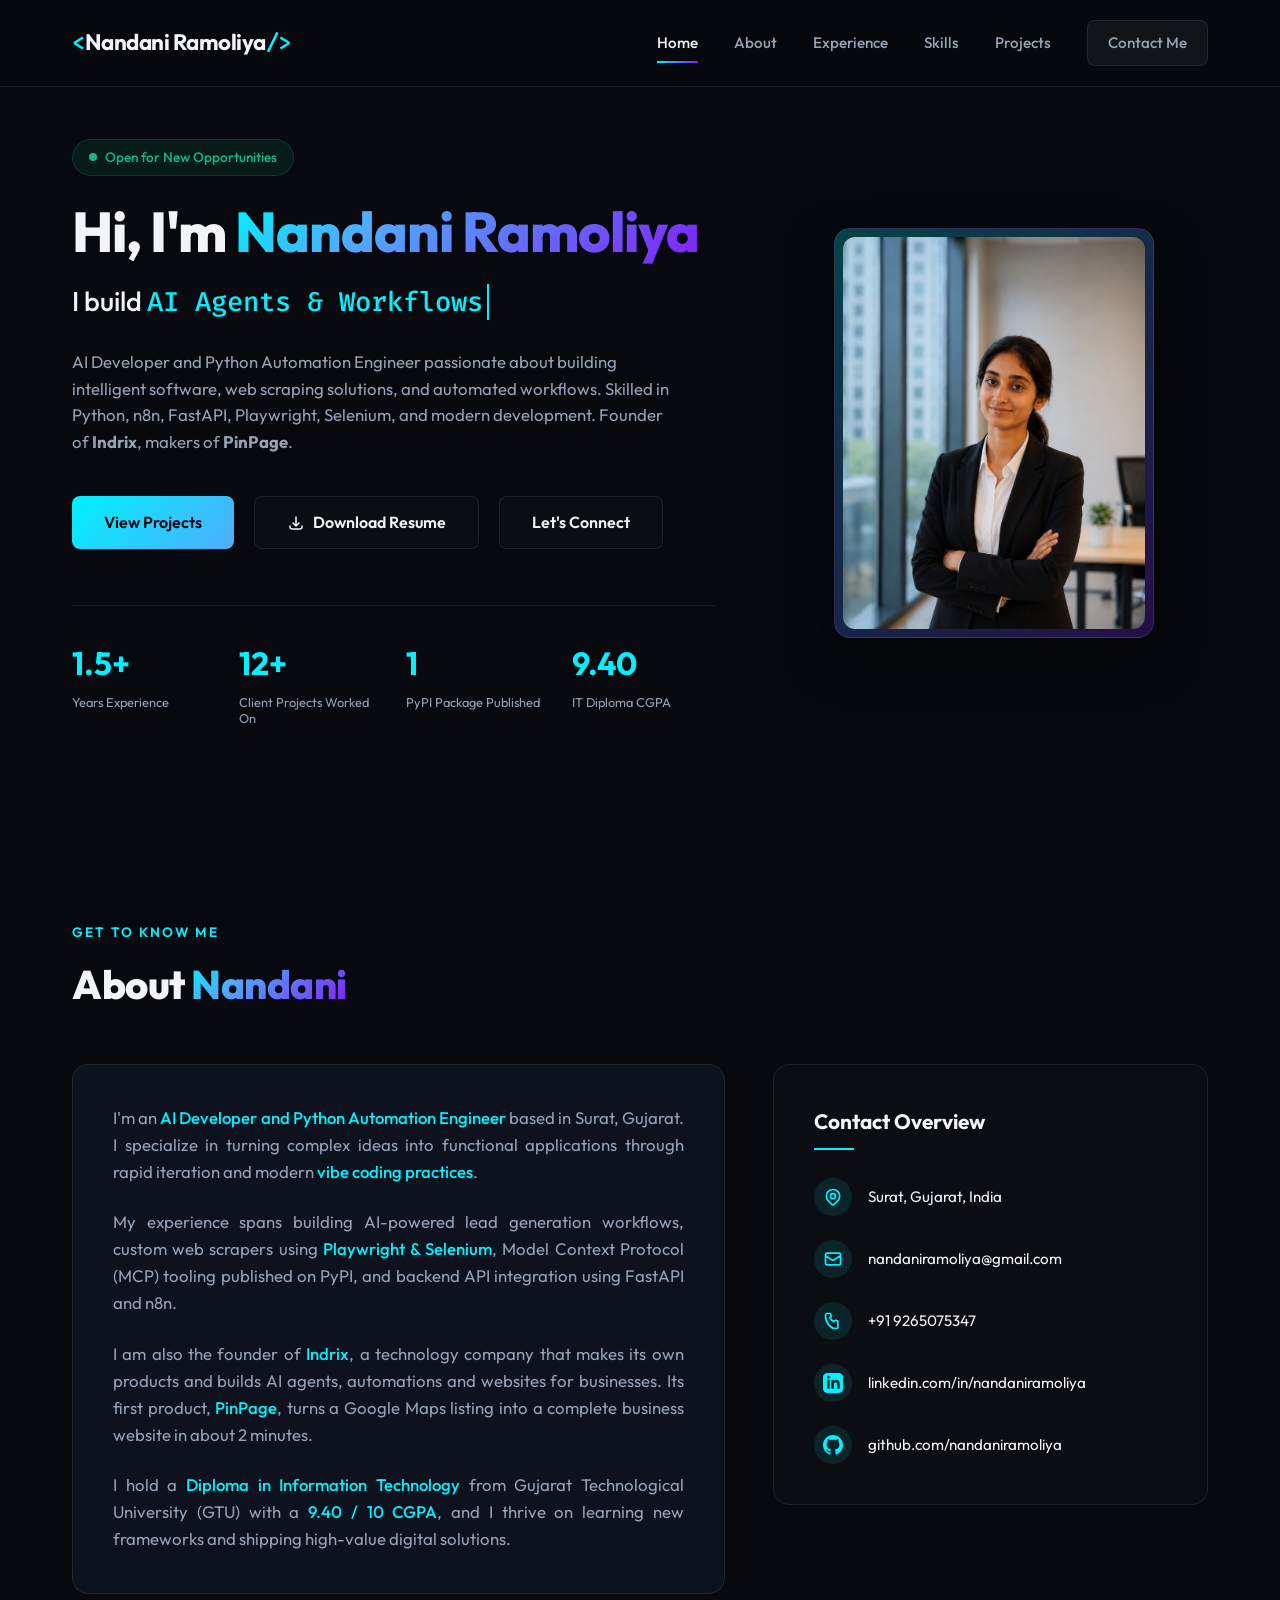
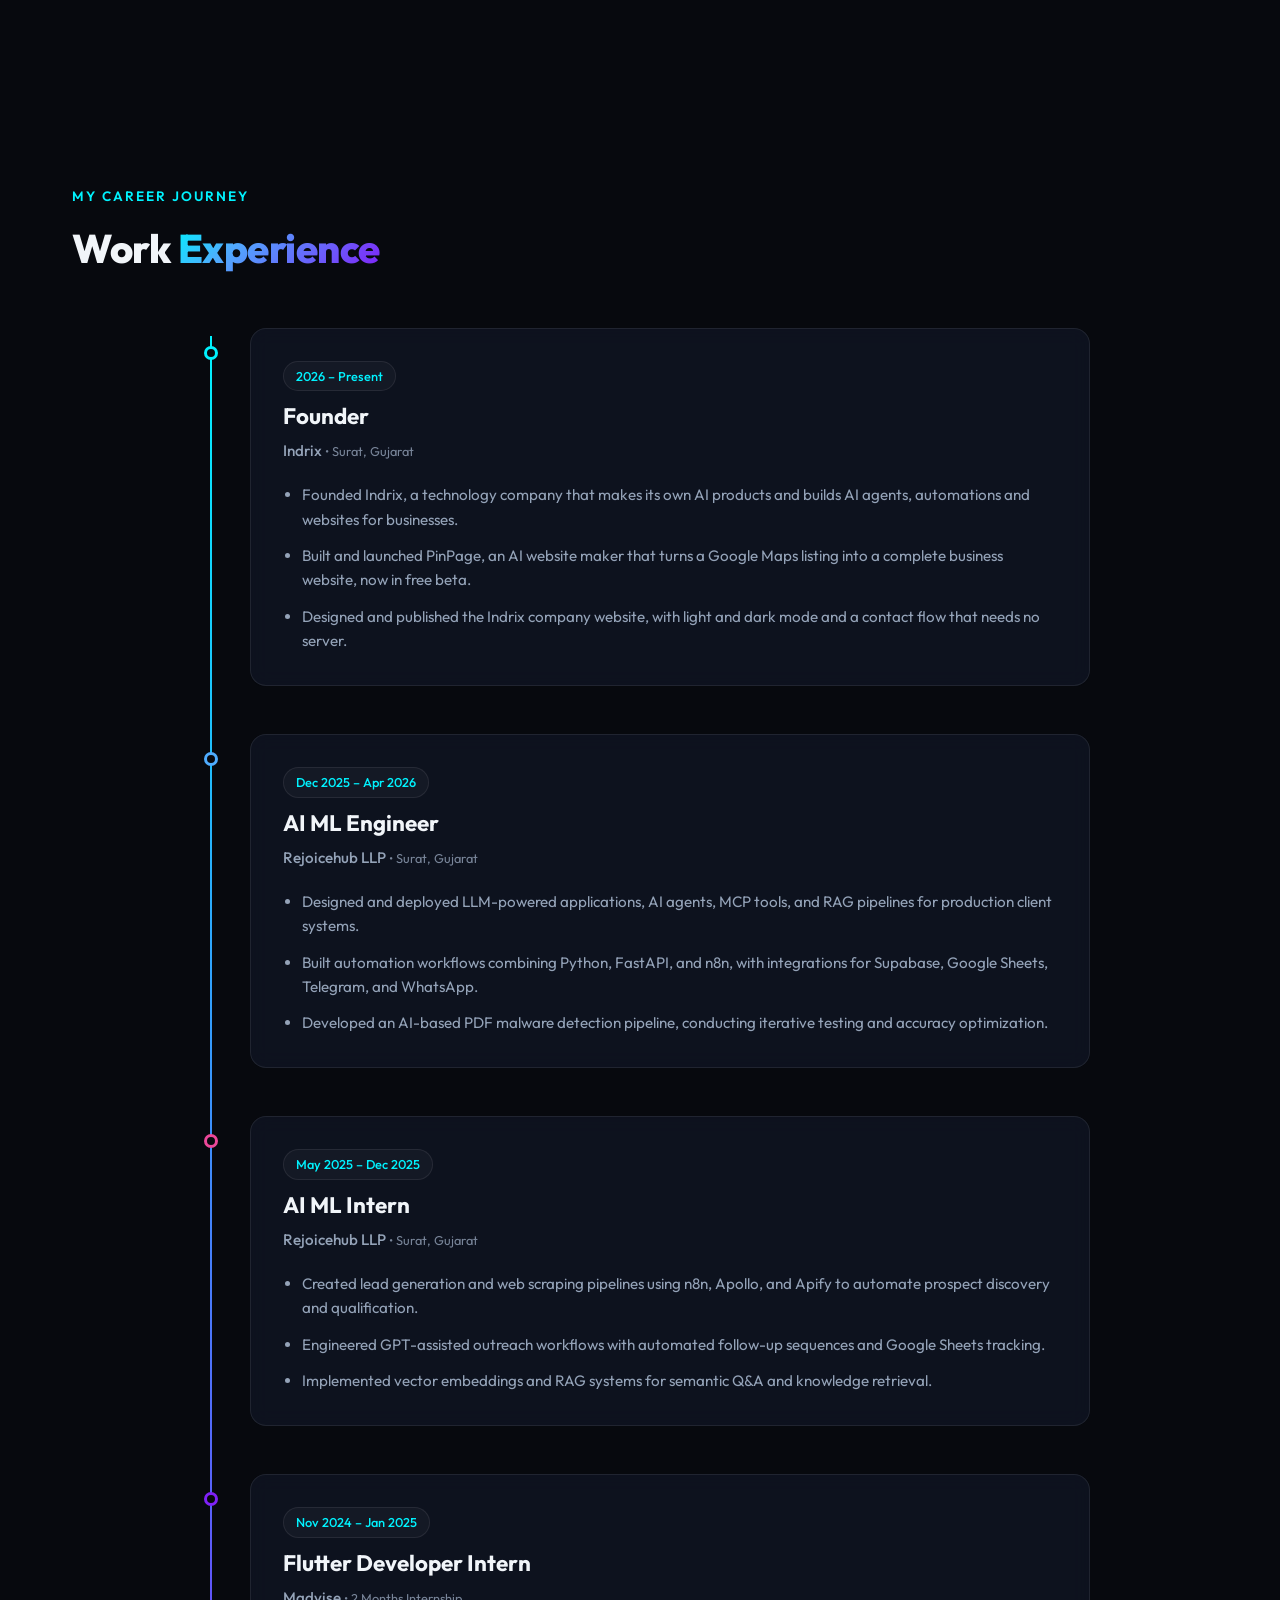
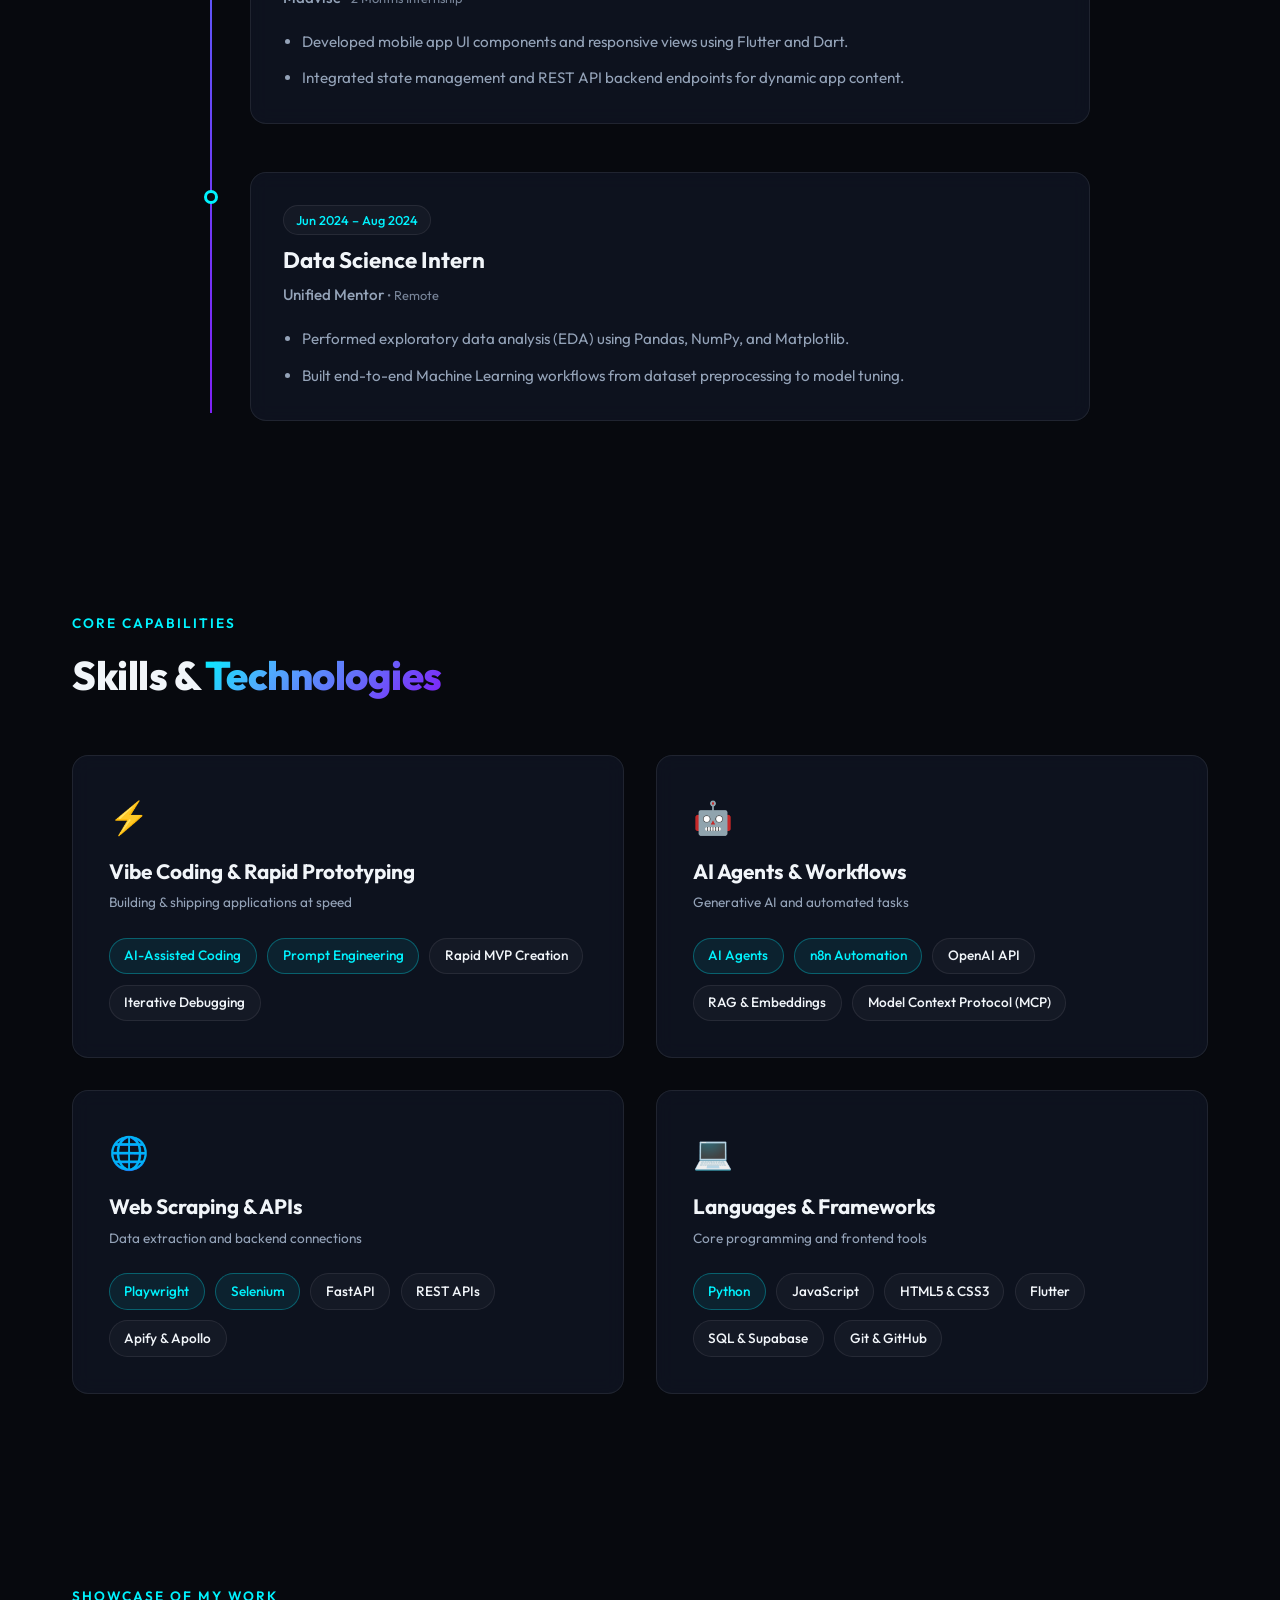
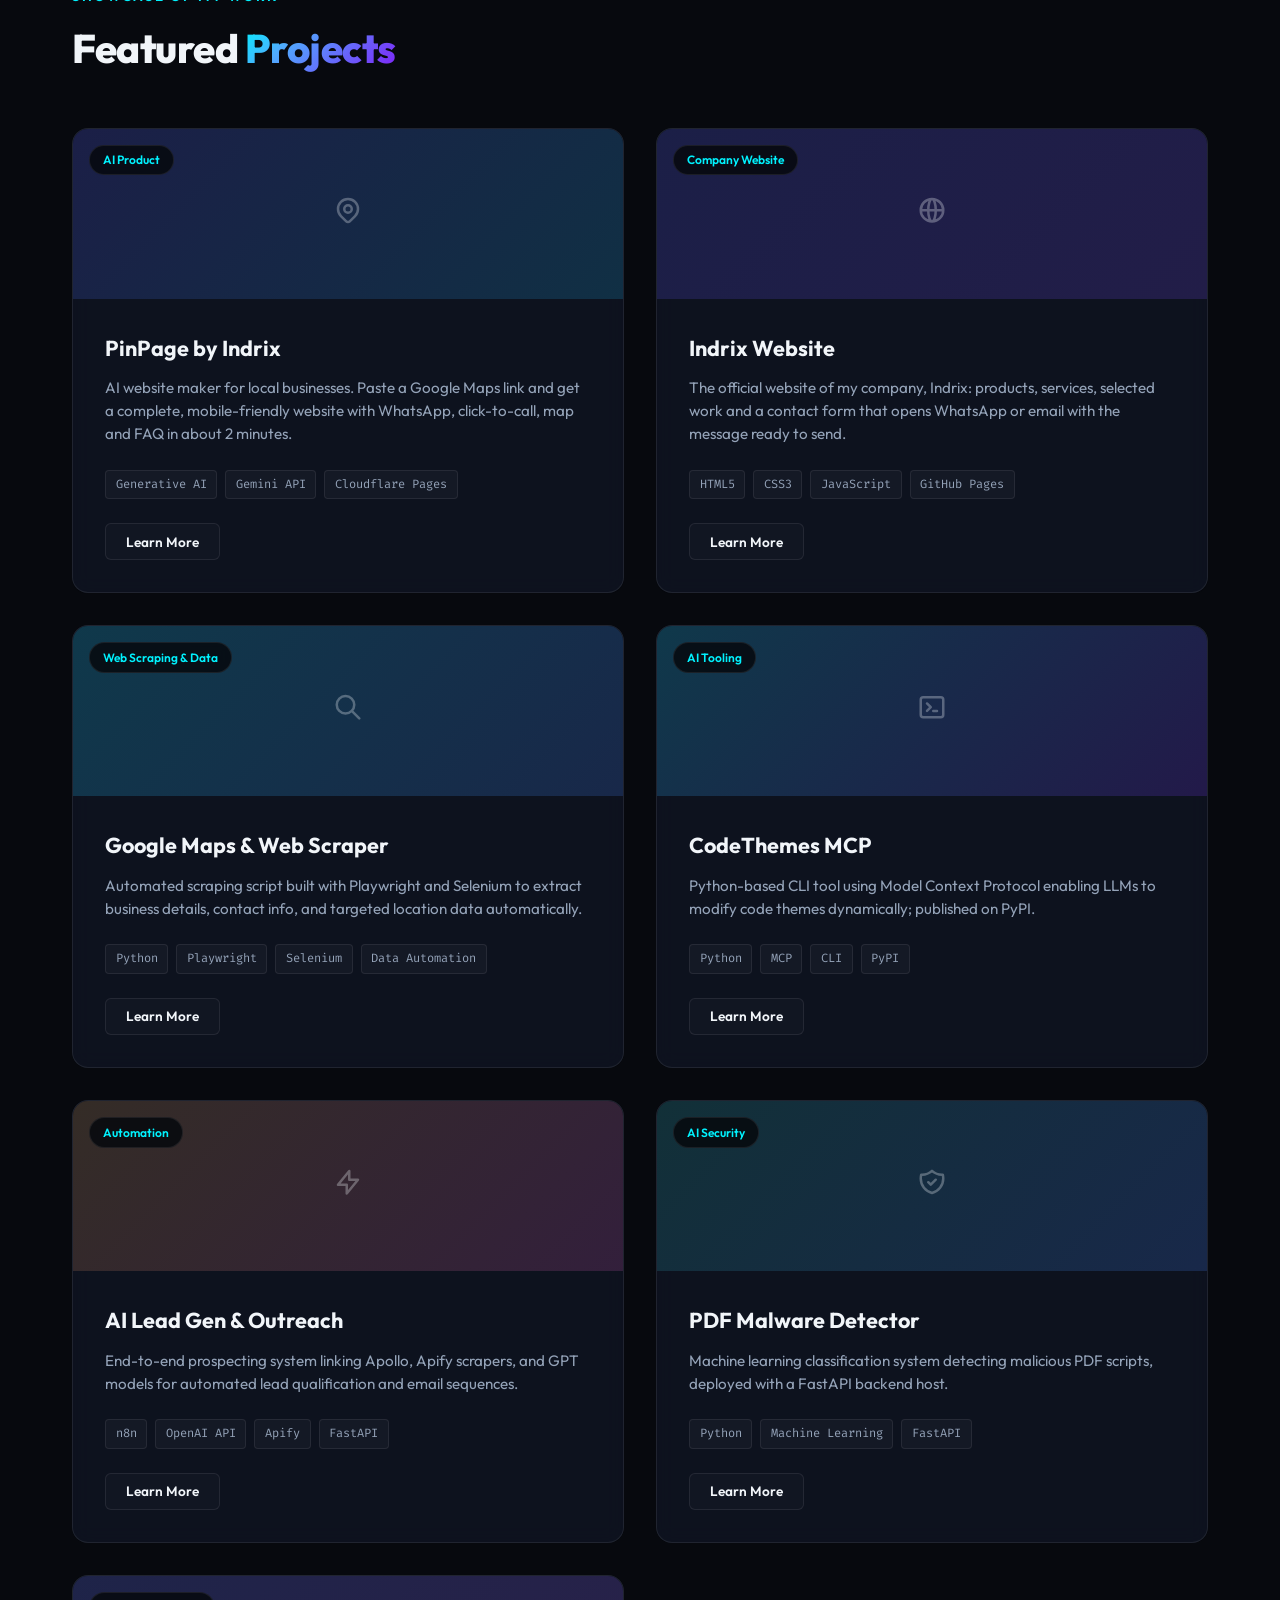
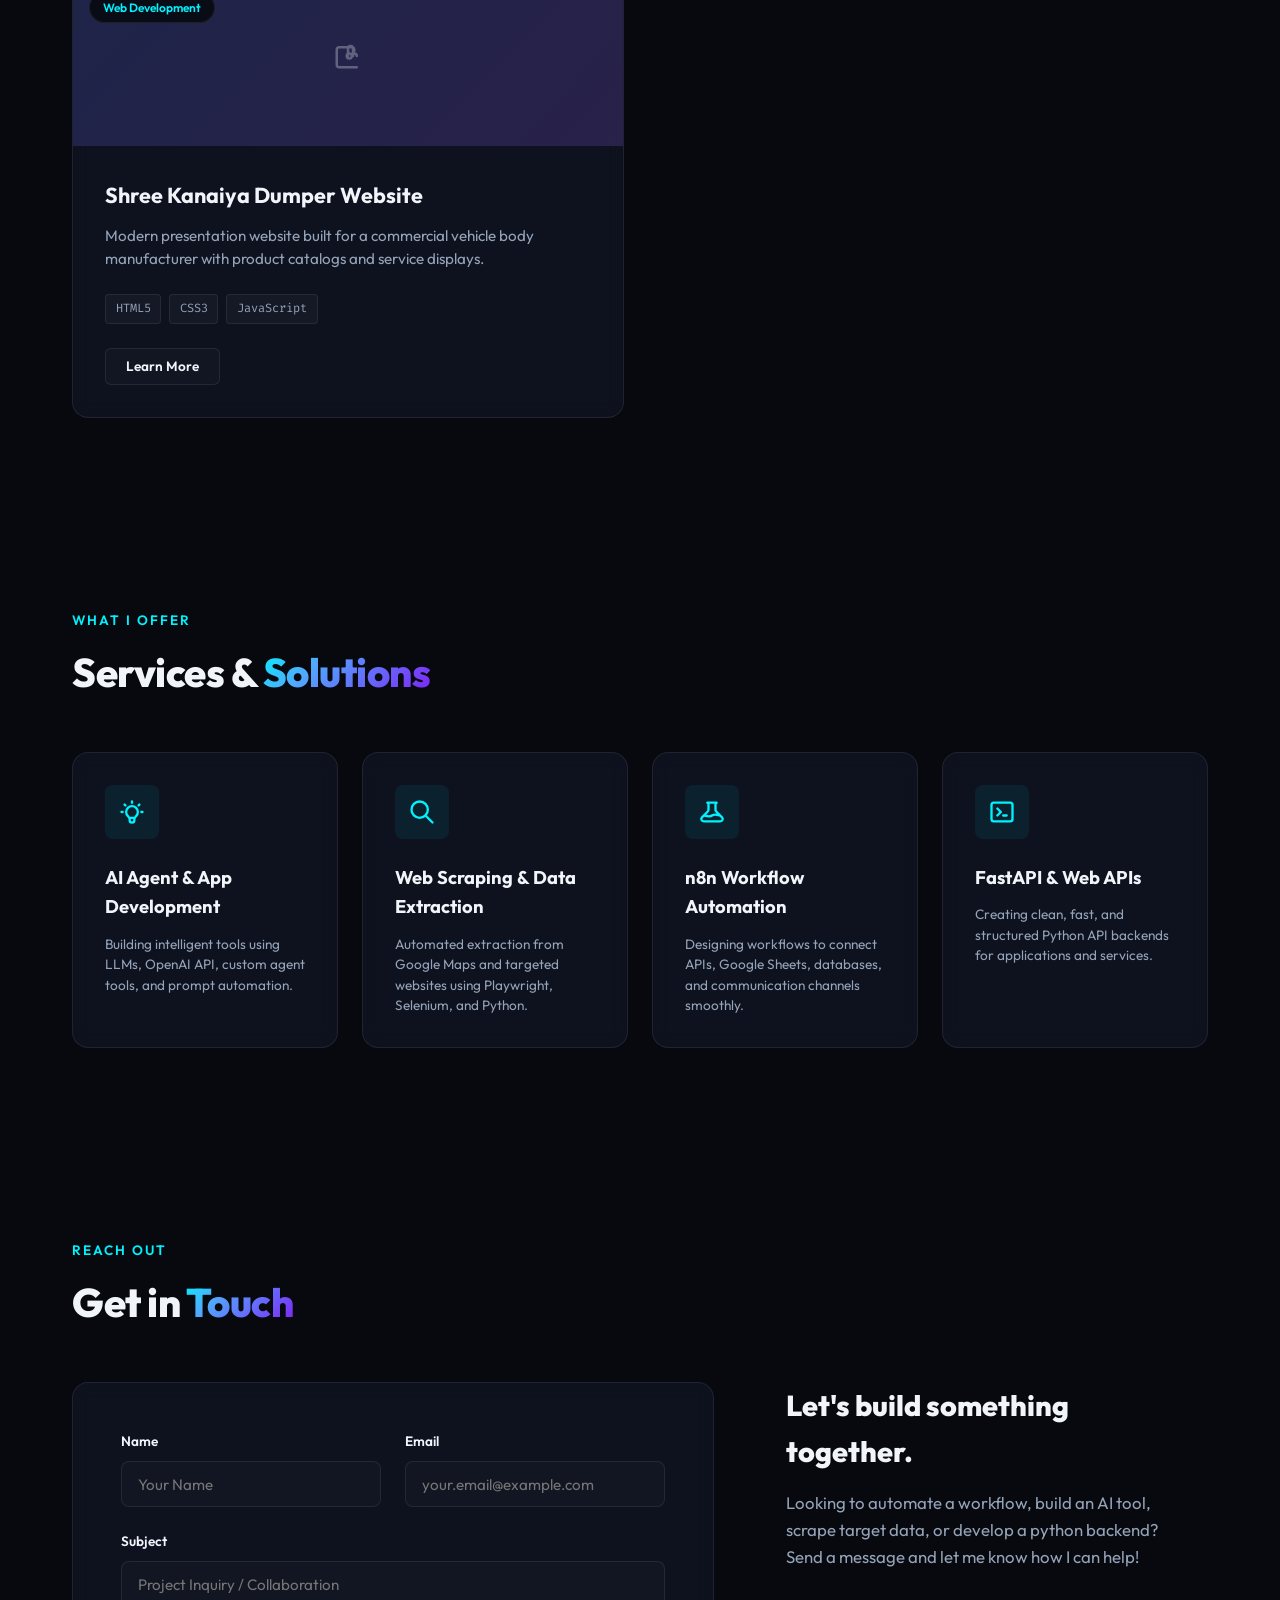
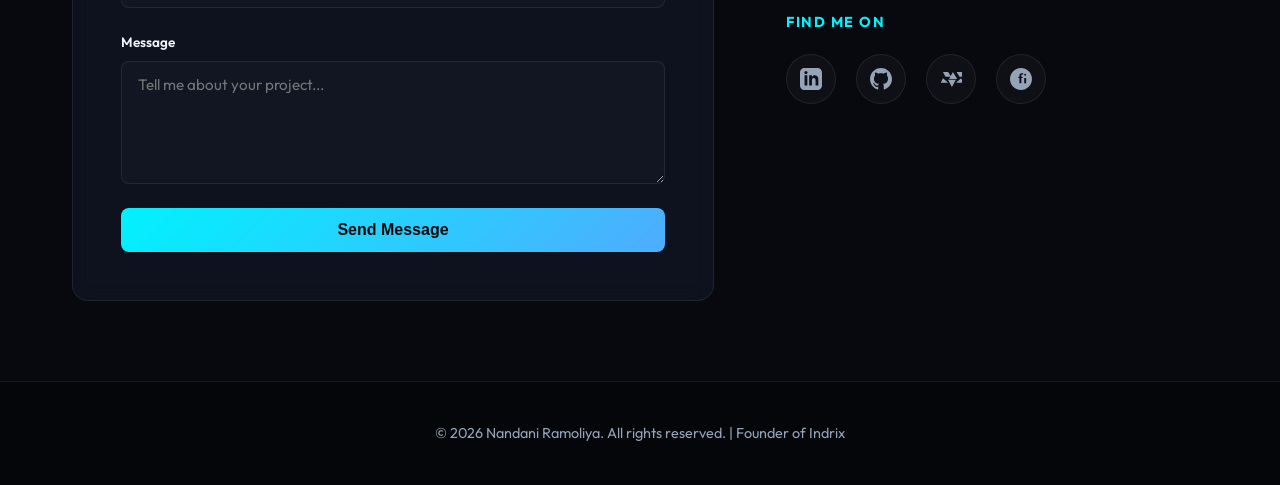
==== index.html @ 2b2569a6 "Move site to the repository root and add Indrix work Move every file out of the inner portfolio/ fol" ====
<!DOCTYPE html>
<html lang="en">
<head>
    <meta charset="UTF-8">
    <meta name="viewport" content="width=device-width, initial-scale=1.0">
    <title>Nandani Ramoliya | AI Developer & Automation Engineer</title>
    
    <!-- Meta Descriptions for SEO -->
    <meta name="description" content="AI Developer, Automation Engineer and founder of Indrix (makers of PinPage). Skilled in AI agents, Python, FastAPI, n8n workflows, and web scraping with Playwright/Selenium.">
    <meta name="keywords" content="Nandani Ramoliya, AI Developer, Python Automation, Playwright, Selenium, n8n, FastAPI, Flutter, Vibe Coding, Surat Developer, Indrix, PinPage">
    <meta name="author" content="Nandani Ramoliya">
    
    <!-- Pinterest Verification -->
    <meta name="p:domain_verify" content="acc7e376c652c4c8e075a4ae810e1158"/>
    
    <!-- Open Graph for Social Sharing -->
    <meta property="og:title" content="Nandani Ramoliya | AI Developer & Automation Engineer">
    <meta property="og:description" content="AI Developer and founder of Indrix, specializing in LLM applications, web scraping automation, n8n pipelines, and Python backend solutions.">
    <meta property="og:type" content="website">
    
    <!-- Google Fonts -->
    <link rel="preconnect" href="https://fonts.googleapis.com">
    <link rel="preconnect" href="https://fonts.gstatic.com" crossorigin>
    <link href="https://fonts.googleapis.com/css2?family=Fira+Code:wght@400;600&family=Outfit:wght@300;400;500;600;700;800&display=swap" rel="stylesheet">
    
    <!-- Custom CSS -->
    <link rel="stylesheet" href="style.css">
</head>
<body>
    <!-- Background Aurora Blurs -->
    <div class="aurora-blob aurora-1"></div>
    <div class="aurora-blob aurora-2"></div>
    <div class="aurora-blob aurora-3"></div>

    <!-- Header Navigation -->
    <header class="navbar">
        <div class="nav-container">
            <a href="#" class="nav-logo">
                <span class="logo-code">&lt;</span>Nandani Ramoliya<span class="logo-code"> /&gt;</span>
            </a>
            
            <!-- Mobile Menu Toggle Button -->
            <button class="menu-toggle" id="mobile-menu-btn" aria-label="Toggle Menu">
                <span class="bar"></span>
                <span class="bar"></span>
                <span class="bar"></span>
            </button>
            
            <nav class="nav-menu" id="nav-links">
                <a href="#hero" class="nav-link active">Home</a>
                <a href="#about" class="nav-link">About</a>
                <a href="#experience" class="nav-link">Experience</a>
                <a href="#skills" class="nav-link">Skills</a>
                <a href="#projects" class="nav-link">Projects</a>
                <a href="#contact" class="nav-link nav-btn">Contact Me</a>
            </nav>
        </div>
    </header>

    <!-- Main Content -->
    <main>
        <!-- Hero Section -->
        <section id="hero" class="hero-section">
            <div class="hero-container">
                <div class="hero-content">
                    <div class="badge-container">
                        <span class="hero-badge">
                            <span class="pulse-dot"></span> Open for New Opportunities
                        </span>
                    </div>
                    <h1 class="hero-title">
                        Hi, I'm <span class="gradient-text">Nandani Ramoliya</span>
                    </h1>
                    <h2 class="hero-subtitle">
                        I build <span class="typewriter" id="typewriter-text" data-words='["AI Agents & Workflows", "AI Products like PinPage", "Web Automation & Scrapers", "FastAPI Backends", "Vibe Coded Applications"]'></span>
                    </h2>
                    <p class="hero-desc">
                        AI Developer and Python Automation Engineer passionate about building intelligent software, web scraping solutions, and automated workflows. Skilled in Python, n8n, FastAPI, Playwright, Selenium, and modern development. Founder of <a href="https://nandaniramoliya.github.io/Indrix/" target="_blank" rel="noopener" class="link-hover"><strong>Indrix</strong></a>, makers of <a href="https://pinpage-8no.pages.dev/" target="_blank" rel="noopener" class="link-hover"><strong>PinPage</strong></a>.
                    </p>
                    <div class="hero-actions">
                        <a href="#projects" class="btn btn-primary">View Projects</a>
                        <a href="Nandani_Ramoliya_Resume.pdf" download="Nandani_Ramoliya_Resume.pdf" target="_blank" class="btn btn-outline">
                            <svg xmlns="http://www.w3.org/2000/svg" width="18" height="18" fill="none" viewBox="0 0 24 24" stroke="currentColor" style="margin-right: 8px;"><path stroke-linecap="round" stroke-linejoin="round" stroke-width="2" d="M4 16v1a3 3 0 003 3h10a3 3 0 003-3v-1m-4-4l-4 4m0 0l-4-4m4 4V4"/></svg>
                            Download Resume
                        </a>
                        <a href="#contact" class="btn btn-outline">Let's Connect</a>
                    </div>
                    
                    <!-- Quick Stats Grid -->
                    <div class="stats-grid">
                        <div class="stat-card">
                            <span class="stat-num">1.5+</span>
                            <span class="stat-label">Years Experience</span>
                        </div>
                        <div class="stat-card">
                            <span class="stat-num">12+</span>
                            <span class="stat-label">Client Projects Worked On</span>
                        </div>
                        <div class="stat-card">
                            <span class="stat-num">1</span>
                            <span class="stat-label">PyPI Package Published</span>
                        </div>
                        <div class="stat-card">
                            <span class="stat-num">9.40</span>
                            <span class="stat-label">IT Diploma CGPA</span>
                        </div>
                    </div>
                </div>
                
                <div class="hero-visual">
                    <div class="avatar-card">
                        <div class="avatar-glow"></div>
                        <div class="avatar-inner">
                            <img src="images/avatar.jpg" alt="Nandani Ramoliya" class="avatar-img">
                        </div>
                    </div>
                </div>
            </div>
        </section>

        <!-- About Me Section -->
        <section id="about" class="about-section scroll-reveal">
            <div class="section-container">
                <span class="section-subtitle">Get to Know Me</span>
                <h2 class="section-title">About <span class="gradient-text">Nandani</span></h2>
                
                <div class="about-grid">
                    <div class="about-text-card">
                        <p class="about-p">
                            I'm an <strong>AI Developer and Python Automation Engineer</strong> based in Surat, Gujarat. I specialize in turning complex ideas into functional applications through rapid iteration and modern <strong>vibe coding practices</strong>.
                        </p>
                        <p class="about-p">
                            My experience spans building AI-powered lead generation workflows, custom web scrapers using <strong>Playwright & Selenium</strong>, Model Context Protocol (MCP) tooling published on PyPI, and backend API integration using FastAPI and n8n.
                        </p>
                        <p class="about-p">
                            I am also the founder of <strong><a href="https://nandaniramoliya.github.io/Indrix/" target="_blank" rel="noopener" class="link-hover">Indrix</a></strong>, a technology company that makes its own products and builds AI agents, automations and websites for businesses. Its first product, <strong><a href="https://pinpage-8no.pages.dev/" target="_blank" rel="noopener" class="link-hover">PinPage</a></strong>, turns a Google Maps listing into a complete business website in about 2 minutes.
                        </p>
                        <p class="about-p">
                            I hold a <strong>Diploma in Information Technology</strong> from Gujarat Technological University (GTU) with a <strong>9.40 / 10 CGPA</strong>, and I thrive on learning new frameworks and shipping high-value digital solutions.
                        </p>
                    </div>
                    
                    <div class="about-info-card">
                        <h3 class="info-card-title">Contact Overview</h3>
                        <ul class="info-list">
                            <li>
                                <span class="info-icon">
                                    <svg xmlns="http://www.w3.org/2000/svg" width="20" height="20" fill="none" viewBox="0 0 24 24" stroke="currentColor"><path stroke-linecap="round" stroke-linejoin="round" stroke-width="2" d="M17.657 16.657L13.414 20.9a1.998 1.998 0 01-2.827 0l-4.244-4.243a8 8 0 1111.314 0z"/><path stroke-linecap="round" stroke-linejoin="round" stroke-width="2" d="M15 11a3 3 0 11-6 0 3 3 0 016 0z"/></svg>
                                </span>
                                <span class="info-text">Surat, Gujarat, India</span>
                            </li>
                            <li>
                                <span class="info-icon">
                                    <svg xmlns="http://www.w3.org/2000/svg" width="20" height="20" fill="none" viewBox="0 0 24 24" stroke="currentColor"><path stroke-linecap="round" stroke-linejoin="round" stroke-width="2" d="M3 8l7.89 5.26a2 2 0 002.22 0L21 8M5 19h14a2 2 0 002-2V7a2 2 0 00-2-2H5a2 2 0 00-2 2v10a2 2 0 002 2z"/></svg>
                                </span>
                                <span class="info-text"><a href="mailto:nandaniramoliya@gmail.com" class="link-hover">nandaniramoliya@gmail.com</a></span>
                            </li>
                            <li>
                                <span class="info-icon">
                                    <svg xmlns="http://www.w3.org/2000/svg" width="20" height="20" fill="none" viewBox="0 0 24 24" stroke="currentColor"><path stroke-linecap="round" stroke-linejoin="round" stroke-width="2" d="M3 5a2 2 0 012-2h3.28a1 1 0 01.94.725l.548 2.2a1 1 0 01-.321.988l-1.305.98a10.582 10.582 0 004.872 4.872l.98-1.305a1 1 0 01.988-.321l2.2.548a1 1 0 01.725.94V19a2 2 0 01-2 2h-1C9.716 21 3 14.284 3 6V5z"/></svg>
                                </span>
                                <span class="info-text"><a href="tel:+919265075347" class="link-hover">+91 9265075347</a></span>
                            </li>
                            <li>
                                <span class="info-icon">
                                    <svg xmlns="http://www.w3.org/2000/svg" width="20" height="20" fill="currentColor" viewBox="0 0 24 24"><path d="M19 0h-14c-2.761 0-5 2.239-5 5v14c0 2.761 2.239 5 5 5h14c2.762 0 5-2.239 5-5v-14c0-2.761-2.238-5-5-5zm-11 19h-3v-11h3v11zm-1.5-12.268c-.966 0-1.75-.779-1.75-1.75s.784-1.75 1.75-1.75 1.75.779 1.75 1.75-.784 1.75-1.75 1.75zm13.5 12.268h-3v-5.604c0-3.368-4-3.113-4 0v5.604h-3v-11h3v1.765c1.396-2.586 7-2.777 7 2.476v6.759z"/></svg>
                                </span>
                                <span class="info-text"><a href="https://linkedin.com/in/nandaniramoliya" target="_blank" class="link-hover">linkedin.com/in/nandaniramoliya</a></span>
                            </li>
                            <li>
                                <span class="info-icon">
                                    <svg xmlns="http://www.w3.org/2000/svg" width="20" height="20" fill="currentColor" viewBox="0 0 24 24"><path d="M12 0c-6.626 0-12 5.373-12 12 0 5.302 3.438 9.8 8.207 11.387.599.111.793-.261.793-.577v-2.234c-3.338.726-4.033-1.416-4.033-1.416-.546-1.387-1.333-1.756-1.333-1.756-1.089-.745.083-.729.083-.729 1.205.084 1.839 1.237 1.839 1.237 1.07 1.834 2.807 1.304 3.492.997.107-.775.418-1.305.762-1.604-2.665-.305-5.467-1.334-5.467-5.931 0-1.311.469-2.381 1.236-3.221-.124-.303-.535-1.524.117-3.176 0 0 1.008-.322 3.301 1.23.957-.266 1.983-.399 3.003-.404 1.02.005 2.047.138 3.006.404 2.291-1.552 3.297-1.23 3.297-1.23.653 1.653.242 2.874.118 3.176.77.84 1.235 1.911 1.235 3.221 0 4.609-2.807 5.624-5.479 5.921.43.372.823 1.102.823 2.222v3.293c0 .319.192.694.801.576 4.765-1.589 8.199-6.086 8.199-11.386 0-6.627-5.373-12-12-12z"/></svg>
                                </span>
                                <span class="info-text"><a href="https://github.com/nandaniramoliya" target="_blank" class="link-hover">github.com/nandaniramoliya</a></span>
                            </li>
                        </ul>
                    </div>
                </div>
            </div>
        </section>

        <!-- Experience Timeline Section -->
        <section id="experience" class="experience-section scroll-reveal">
            <div class="section-container">
                <span class="section-subtitle">My Career Journey</span>
                <h2 class="section-title">Work <span class="gradient-text">Experience</span></h2>
                
                <div class="timeline">
                    <!-- Experience Item: Indrix (current) -->
                    <div class="timeline-item">
                        <div class="timeline-marker">
                            <span class="timeline-dot"></span>
                            <span class="timeline-line"></span>
                        </div>
                        <div class="timeline-content">
                            <div class="timeline-header">
                                <span class="timeline-date">2026 – Present</span>
                                <h3 class="timeline-job-title">Founder</h3>
                                <h4 class="timeline-company">Indrix <span class="location-tag">• Surat, Gujarat</span></h4>
                            </div>
                            <div class="timeline-body">
                                <ul>
                                    <li>Founded Indrix, a technology company that makes its own AI products and builds AI agents, automations and websites for businesses.</li>
                                    <li>Built and launched PinPage, an AI website maker that turns a Google Maps listing into a complete business website, now in free beta.</li>
                                    <li>Designed and published the Indrix company website, with light and dark mode and a contact flow that needs no server.</li>
                                </ul>
                            </div>
                        </div>
                    </div>

                    <!-- Experience Item 1 -->
                    <div class="timeline-item">
                        <div class="timeline-marker">
                            <span class="timeline-dot"></span>
                            <span class="timeline-line"></span>
                        </div>
                        <div class="timeline-content">
                            <div class="timeline-header">
                                <span class="timeline-date">Dec 2025 – Apr 2026</span>
                                <h3 class="timeline-job-title">AI ML Engineer</h3>
                                <h4 class="timeline-company">Rejoicehub LLP <span class="location-tag">• Surat, Gujarat</span></h4>
                            </div>
                            <div class="timeline-body">
                                <ul>
                                    <li>Designed and deployed LLM-powered applications, AI agents, MCP tools, and RAG pipelines for production client systems.</li>
                                    <li>Built automation workflows combining Python, FastAPI, and n8n, with integrations for Supabase, Google Sheets, Telegram, and WhatsApp.</li>
                                    <li>Developed an AI-based PDF malware detection pipeline, conducting iterative testing and accuracy optimization.</li>
                                </ul>
                            </div>
                        </div>
                    </div>
                    
                    <!-- Experience Item 2 -->
                    <div class="timeline-item">
                        <div class="timeline-marker">
                            <span class="timeline-dot"></span>
                            <span class="timeline-line"></span>
                        </div>
                        <div class="timeline-content">
                            <div class="timeline-header">
                                <span class="timeline-date">May 2025 – Dec 2025</span>
                                <h3 class="timeline-job-title">AI ML Intern</h3>
                                <h4 class="timeline-company">Rejoicehub LLP <span class="location-tag">• Surat, Gujarat</span></h4>
                            </div>
                            <div class="timeline-body">
                                <ul>
                                    <li>Created lead generation and web scraping pipelines using n8n, Apollo, and Apify to automate prospect discovery and qualification.</li>
                                    <li>Engineered GPT-assisted outreach workflows with automated follow-up sequences and Google Sheets tracking.</li>
                                    <li>Implemented vector embeddings and RAG systems for semantic Q&A and knowledge retrieval.</li>
                                </ul>
                            </div>
                        </div>
                    </div>

                    <!-- Experience Item 3 -->
                    <div class="timeline-item">
                        <div class="timeline-marker">
                            <span class="timeline-dot"></span>
                            <span class="timeline-line"></span>
                        </div>
                        <div class="timeline-content">
                            <div class="timeline-header">
                                <span class="timeline-date">Nov 2024 – Jan 2025</span>
                                <h3 class="timeline-job-title">Flutter Developer Intern</h3>
                                <h4 class="timeline-company">Madvise <span class="location-tag">• 2 Months Internship</span></h4>
                            </div>
                            <div class="timeline-body">
                                <ul>
                                    <li>Developed mobile app UI components and responsive views using Flutter and Dart.</li>
                                    <li>Integrated state management and REST API backend endpoints for dynamic app content.</li>
                                </ul>
                            </div>
                        </div>
                    </div>

                    <!-- Experience Item 4 -->
                    <div class="timeline-item">
                        <div class="timeline-marker">
                            <span class="timeline-dot"></span>
                        </div>
                        <div class="timeline-content">
                            <div class="timeline-header">
                                <span class="timeline-date">Jun 2024 – Aug 2024</span>
                                <h3 class="timeline-job-title">Data Science Intern</h3>
                                <h4 class="timeline-company">Unified Mentor <span class="location-tag">• Remote</span></h4>
                            </div>
                            <div class="timeline-body">
                                <ul>
                                    <li>Performed exploratory data analysis (EDA) using Pandas, NumPy, and Matplotlib.</li>
                                    <li>Built end-to-end Machine Learning workflows from dataset preprocessing to model tuning.</li>
                                </ul>
                            </div>
                        </div>
                    </div>
                </div>
            </div>
        </section>

        <!-- Technical Skills Section -->
        <section id="skills" class="skills-section scroll-reveal">
            <div class="section-container">
                <span class="section-subtitle">Core Capabilities</span>
                <h2 class="section-title">Skills & <span class="gradient-text">Technologies</span></h2>
                
                <div class="skills-tag-matrix">
                    <div class="skill-category-card">
                        <div class="category-icon">⚡</div>
                        <h3>Vibe Coding & Rapid Prototyping</h3>
                        <p class="category-sub">Building & shipping applications at speed</p>
                        <div class="tags-wrapper">
                            <span class="skill-pill highlight">AI-Assisted Coding</span>
                            <span class="skill-pill highlight">Prompt Engineering</span>
                            <span class="skill-pill">Rapid MVP Creation</span>
                            <span class="skill-pill">Iterative Debugging</span>
                        </div>
                    </div>

                    <div class="skill-category-card">
                        <div class="category-icon">🤖</div>
                        <h3>AI Agents & Workflows</h3>
                        <p class="category-sub">Generative AI and automated tasks</p>
                        <div class="tags-wrapper">
                            <span class="skill-pill highlight">AI Agents</span>
                            <span class="skill-pill highlight">n8n Automation</span>
                            <span class="skill-pill">OpenAI API</span>
                            <span class="skill-pill">RAG & Embeddings</span>
                            <span class="skill-pill">Model Context Protocol (MCP)</span>
                        </div>
                    </div>

                    <div class="skill-category-card">
                        <div class="category-icon">🌐</div>
                        <h3>Web Scraping & APIs</h3>
                        <p class="category-sub">Data extraction and backend connections</p>
                        <div class="tags-wrapper">
                            <span class="skill-pill highlight">Playwright</span>
                            <span class="skill-pill highlight">Selenium</span>
                            <span class="skill-pill">FastAPI</span>
                            <span class="skill-pill">REST APIs</span>
                            <span class="skill-pill">Apify & Apollo</span>
                        </div>
                    </div>

                    <div class="skill-category-card">
                        <div class="category-icon">💻</div>
                        <h3>Languages & Frameworks</h3>
                        <p class="category-sub">Core programming and frontend tools</p>
                        <div class="tags-wrapper">
                            <span class="skill-pill highlight">Python</span>
                            <span class="skill-pill">JavaScript</span>
                            <span class="skill-pill">HTML5 & CSS3</span>
                            <span class="skill-pill">Flutter</span>
                            <span class="skill-pill">SQL & Supabase</span>
                            <span class="skill-pill">Git & GitHub</span>
                        </div>
                    </div>
                </div>
            </div>
        </section>

        <!-- Projects Section -->
        <section id="projects" class="projects-section scroll-reveal">
            <div class="section-container">
                <span class="section-subtitle">Showcase of My Work</span>
                <h2 class="section-title">Featured <span class="gradient-text">Projects</span></h2>
                
                <div class="projects-grid">
                    <!-- Project: PinPage (Indrix product) -->
                    <div class="project-card" data-project="pinpage">
                        <div class="project-img-wrapper">
                            <div class="project-gradient-overlay pinpage-gradient"></div>
                            <span class="project-tag">AI Product</span>
                            <div class="project-icon-top">
                                <svg xmlns="http://www.w3.org/2000/svg" width="30" height="30" fill="none" viewBox="0 0 24 24" stroke="currentColor"><path stroke-linecap="round" stroke-linejoin="round" stroke-width="2" d="M17.657 16.657L13.414 20.9a1.998 1.998 0 01-2.827 0l-4.244-4.243a8 8 0 1111.314 0z"/><path stroke-linecap="round" stroke-linejoin="round" stroke-width="2" d="M15 11a3 3 0 11-6 0 3 3 0 016 0z"/></svg>
                            </div>
                        </div>
                        <div class="project-info">
                            <h3 class="project-title">PinPage by Indrix</h3>
                            <p class="project-desc">AI website maker for local businesses. Paste a Google Maps link and get a complete, mobile-friendly website with WhatsApp, click-to-call, map and FAQ in about 2 minutes.</p>
                            <div class="project-tech">
                                <span>Generative AI</span>
                                <span>Gemini API</span>
                                <span>Cloudflare Pages</span>
                            </div>
                            <button class="project-btn btn-sm">Learn More</button>
                        </div>
                    </div>

                    <!-- Project: Indrix company website -->
                    <div class="project-card" data-project="indrix">
                        <div class="project-img-wrapper">
                            <div class="project-gradient-overlay indrix-gradient"></div>
                            <span class="project-tag">Company Website</span>
                            <div class="project-icon-top">
                                <svg xmlns="http://www.w3.org/2000/svg" width="30" height="30" fill="none" viewBox="0 0 24 24" stroke="currentColor"><path stroke-linecap="round" stroke-linejoin="round" stroke-width="2" d="M21 12a9 9 0 01-9 9m9-9a9 9 0 00-9-9m9 9H3m9 9a9 9 0 01-9-9m9 9c1.657 0 3-4.03 3-9s-1.343-9-3-9m0 18c-1.657 0-3-4.03-3-9s1.343-9 3-9m-9 9a9 9 0 019-9"/></svg>
                            </div>
                        </div>
                        <div class="project-info">
                            <h3 class="project-title">Indrix Website</h3>
                            <p class="project-desc">The official website of my company, Indrix: products, services, selected work and a contact form that opens WhatsApp or email with the message ready to send.</p>
                            <div class="project-tech">
                                <span>HTML5</span>
                                <span>CSS3</span>
                                <span>JavaScript</span>
                                <span>GitHub Pages</span>
                            </div>
                            <button class="project-btn btn-sm">Learn More</button>
                        </div>
                    </div>

                    <!-- Project 1: Scraper Project -->
                    <div class="project-card" data-project="scraper">
                        <div class="project-img-wrapper">
                            <div class="project-gradient-overlay scraper-gradient"></div>
                            <span class="project-tag">Web Scraping & Data</span>
                            <div class="project-icon-top">
                                <svg xmlns="http://www.w3.org/2000/svg" width="30" height="30" fill="none" viewBox="0 0 24 24" stroke="currentColor"><path stroke-linecap="round" stroke-linejoin="round" stroke-width="2" d="M21 21l-6-6m2-5a7 7 0 11-14 0 7 7 0 0114 0z"/></svg>
                            </div>
                        </div>
                        <div class="project-info">
                            <h3 class="project-title">Google Maps & Web Scraper</h3>
                            <p class="project-desc">Automated scraping script built with Playwright and Selenium to extract business details, contact info, and targeted location data automatically.</p>
                            <div class="project-tech">
                                <span>Python</span>
                                <span>Playwright</span>
                                <span>Selenium</span>
                                <span>Data Automation</span>
                            </div>
                            <button class="project-btn btn-sm">Learn More</button>
                        </div>
                    </div>

                    <!-- Project 2: CodeThemes MCP -->
                    <div class="project-card" data-project="mcp">
                        <div class="project-img-wrapper">
                            <div class="project-gradient-overlay mcp-gradient"></div>
                            <span class="project-tag">AI Tooling</span>
                            <div class="project-icon-top">
                                <svg xmlns="http://www.w3.org/2000/svg" width="30" height="30" fill="none" viewBox="0 0 24 24" stroke="currentColor"><path stroke-linecap="round" stroke-linejoin="round" stroke-width="2" d="M8 9l3 3-3 3m5 0h3M5 20h14a2 2 0 002-2V6a2 2 0 00-2-2H5a2 2 0 00-2 2v12a2 2 0 002 2z"/></svg>
                            </div>
                        </div>
                        <div class="project-info">
                            <h3 class="project-title">CodeThemes MCP</h3>
                            <p class="project-desc">Python-based CLI tool using Model Context Protocol enabling LLMs to modify code themes dynamically; published on PyPI.</p>
                            <div class="project-tech">
                                <span>Python</span>
                                <span>MCP</span>
                                <span>CLI</span>
                                <span>PyPI</span>
                            </div>
                            <button class="project-btn btn-sm">Learn More</button>
                        </div>
                    </div>
                    
                    <!-- Project 3: Lead Gen Automation -->
                    <div class="project-card" data-project="leadgen">
                        <div class="project-img-wrapper">
                            <div class="project-gradient-overlay leadgen-gradient"></div>
                            <span class="project-tag">Automation</span>
                            <div class="project-icon-top">
                                <svg xmlns="http://www.w3.org/2000/svg" width="30" height="30" fill="none" viewBox="0 0 24 24" stroke="currentColor"><path stroke-linecap="round" stroke-linejoin="round" stroke-width="2" d="M13 10V3L4 14h7v7l9-11h-7z"/></svg>
                            </div>
                        </div>
                        <div class="project-info">
                            <h3 class="project-title">AI Lead Gen & Outreach</h3>
                            <p class="project-desc">End-to-end prospecting system linking Apollo, Apify scrapers, and GPT models for automated lead qualification and email sequences.</p>
                            <div class="project-tech">
                                <span>n8n</span>
                                <span>OpenAI API</span>
                                <span>Apify</span>
                                <span>FastAPI</span>
                            </div>
                            <button class="project-btn btn-sm">Learn More</button>
                        </div>
                    </div>
                    
                    <!-- Project 4: PDF Malware Detector -->
                    <div class="project-card" data-project="malware">
                        <div class="project-img-wrapper">
                            <div class="project-gradient-overlay malware-gradient"></div>
                            <span class="project-tag">AI Security</span>
                            <div class="project-icon-top">
                                <svg xmlns="http://www.w3.org/2000/svg" width="30" height="30" fill="none" viewBox="0 0 24 24" stroke="currentColor"><path stroke-linecap="round" stroke-linejoin="round" stroke-width="2" d="M9 12l2 2 4-4m5.618-4.016A11.955 11.955 0 0112 2.944a11.955 11.955 0 01-8.618 3.04A12.02 12.02 0 003 9c0 5.591 3.824 10.29 9 11.622 5.176-1.332 9-6.03 9-11.622 0-1.042-.133-2.052-.382-3.016z"/></svg>
                            </div>
                        </div>
                        <div class="project-info">
                            <h3 class="project-title">PDF Malware Detector</h3>
                            <p class="project-desc">Machine learning classification system detecting malicious PDF scripts, deployed with a FastAPI backend host.</p>
                            <div class="project-tech">
                                <span>Python</span>
                                <span>Machine Learning</span>
                                <span>FastAPI</span>
                            </div>
                            <button class="project-btn btn-sm">Learn More</button>
                        </div>
                    </div>
                    
                    <!-- Project 5: Shree Kanaiya Dumper Site -->
                    <div class="project-card" data-project="dumper">
                        <div class="project-img-wrapper">
                            <div class="project-gradient-overlay dumper-gradient"></div>
                            <span class="project-tag">Web Development</span>
                            <div class="project-icon-top">
                                <svg xmlns="http://www.w3.org/2000/svg" width="30" height="30" fill="none" viewBox="0 0 24 24" stroke="currentColor"><path stroke-linecap="round" stroke-linejoin="round" stroke-width="2" d="M19 20H5a2 2 0 01-2-2V6a2 2 0 012-2h10a2 2 0 012 2v1m2 4a2 2 0 00-2-2m-2 2a2 2 0 11-4 0 2 2 0 014 0zM12 11V5a2 2 0 114 0v6"/></svg>
                            </div>
                        </div>
                        <div class="project-info">
                            <h3 class="project-title">Shree Kanaiya Dumper Website</h3>
                            <p class="project-desc">Modern presentation website built for a commercial vehicle body manufacturer with product catalogs and service displays.</p>
                            <div class="project-tech">
                                <span>HTML5</span>
                                <span>CSS3</span>
                                <span>JavaScript</span>
                            </div>
                            <button class="project-btn btn-sm">Learn More</button>
                        </div>
                    </div>
                </div>
            </div>
        </section>

        <!-- Services Section -->
        <section class="services-section scroll-reveal">
            <div class="section-container">
                <span class="section-subtitle">What I Offer</span>
                <h2 class="section-title">Services & <span class="gradient-text">Solutions</span></h2>
                
                <div class="services-grid">
                    <div class="service-card">
                        <div class="service-icon">
                            <svg xmlns="http://www.w3.org/2000/svg" width="28" height="28" fill="none" viewBox="0 0 24 24" stroke="currentColor"><path stroke-linecap="round" stroke-linejoin="round" stroke-width="2" d="M9.663 17h4.673M12 3v1m6.364 1.636l-.707.707M21 12h-1M4 12H3m3.343-5.657l-.707-.707m2.828 9.9a5 5 0 117.072 0l-.548.547A3.374 3.374 0 0014 18.469V19a2 2 0 11-4 0v-.531c0-.895-.356-1.754-.988-2.386l-.548-.547z"/></svg>
                        </div>
                        <h3>AI Agent & App Development</h3>
                        <p>Building intelligent tools using LLMs, OpenAI API, custom agent tools, and prompt automation.</p>
                    </div>

                    <div class="service-card">
                        <div class="service-icon">
                            <svg xmlns="http://www.w3.org/2000/svg" width="28" height="28" fill="none" viewBox="0 0 24 24" stroke="currentColor"><path stroke-linecap="round" stroke-linejoin="round" stroke-width="2" d="M21 21l-6-6m2-5a7 7 0 11-14 0 7 7 0 0114 0z"/></svg>
                        </div>
                        <h3>Web Scraping & Data Extraction</h3>
                        <p>Automated extraction from Google Maps and targeted websites using Playwright, Selenium, and Python.</p>
                    </div>
                    
                    <div class="service-card">
                        <div class="service-icon">
                            <svg xmlns="http://www.w3.org/2000/svg" width="28" height="28" fill="none" viewBox="0 0 24 24" stroke="currentColor"><path stroke-linecap="round" stroke-linejoin="round" stroke-width="2" d="M19.428 15.428a2 2 0 00-1.022-.547l-2.387-.477a6 6 0 00-3.86.517l-.318.158a6 6 0 01-3.86.517L6.05 15.21a2 2 0 00-1.806.547M8 4h8l-1 1v5.172a2 2 0 00.586 1.414l5 5c1.26 1.26.367 3.414-1.415 3.414H4.828c-1.782 0-2.674-2.154-1.414-3.414l5-5A2 2 0 009 10.172V5L8 4z"/></svg>
                        </div>
                        <h3>n8n Workflow Automation</h3>
                        <p>Designing workflows to connect APIs, Google Sheets, databases, and communication channels smoothly.</p>
                    </div>
                    
                    <div class="service-card">
                        <div class="service-icon">
                            <svg xmlns="http://www.w3.org/2000/svg" width="28" height="28" fill="none" viewBox="0 0 24 24" stroke="currentColor"><path stroke-linecap="round" stroke-linejoin="round" stroke-width="2" d="M8 9l3 3-3 3m5 0h3M5 20h14a2 2 0 002-2V6a2 2 0 00-2-2H5a2 2 0 00-2 2v12a2 2 0 002 2z"/></svg>
                        </div>
                        <h3>FastAPI & Web APIs</h3>
                        <p>Creating clean, fast, and structured Python API backends for applications and services.</p>
                    </div>
                </div>
            </div>
        </section>

        <!-- Contact Section -->
        <section id="contact" class="contact-section scroll-reveal">
            <div class="section-container">
                <span class="section-subtitle">Reach Out</span>
                <h2 class="section-title">Get in <span class="gradient-text">Touch</span></h2>
                
                <div class="contact-grid">
                    <div class="contact-form-wrapper">
                        <!-- Direct Web3Forms integration configured with user's access key e8069814-4bb9-4a4a-9c1c-e84719031d08 -->
                        <form id="portfolio-contact-form" class="contact-form" action="https://api.web3forms.com/submit" method="POST">
                            <input type="hidden" name="access_key" value="e8069814-4bb9-4a4a-9c1c-e84719031d08">
                            <input type="hidden" name="subject" value="New Contact Message from Portfolio Visitor">
                            <input type="hidden" name="from_name" value="Nandani Portfolio Site">
                            
                            <div class="form-row">
                                <div class="form-group">
                                    <label for="form-name">Name</label>
                                    <input type="text" id="form-name" name="name" required placeholder="Your Name">
                                </div>
                                <div class="form-group">
                                    <label for="form-email">Email</label>
                                    <input type="email" id="form-email" name="email" required placeholder="your.email@example.com">
                                </div>
                            </div>
                            <div class="form-group">
                                <label for="form-subject">Subject</label>
                                <input type="text" id="form-subject" name="custom_subject" required placeholder="Project Inquiry / Collaboration">
                            </div>
                            <div class="form-group">
                                <label for="form-message">Message</label>
                                <textarea id="form-message" name="message" rows="5" required placeholder="Tell me about your project..."></textarea>
                            </div>
                            
                            <button type="submit" class="btn btn-primary btn-block" id="form-submit-btn">
                                <span class="btn-text">Send Message</span>
                                <span class="spinner" id="form-spinner"></span>
                            </button>
                            <div id="form-status" class="form-status-msg"></div>
                        </form>
                    </div>
                    
                    <div class="contact-outro">
                        <h3>Let's build something together.</h3>
                        <p class="outro-p">
                            Looking to automate a workflow, build an AI tool, scrape target data, or develop a python backend? Send a message and let me know how I can help!
                        </p>
                        
                        <div class="social-channels">
                            <h4>Find me on</h4>
                            <div class="social-links">
                                <!-- LinkedIn Vector SVG -->
                                <a href="https://linkedin.com/in/nandaniramoliya" target="_blank" class="social-icon" aria-label="LinkedIn" title="LinkedIn">
                                    <svg xmlns="http://www.w3.org/2000/svg" width="22" height="22" fill="currentColor" viewBox="0 0 24 24"><path d="M19 0h-14c-2.761 0-5 2.239-5 5v14c0 2.761 2.239 5 5 5h14c2.762 0 5-2.239 5-5v-14c0-2.761-2.238-5-5-5zm-11 19h-3v-11h3v11zm-1.5-12.268c-.966 0-1.75-.779-1.75-1.75s.784-1.75 1.75-1.75 1.75.779 1.75 1.75-.784 1.75-1.75 1.75zm13.5 12.268h-3v-5.604c0-3.368-4-3.113-4 0v5.604h-3v-11h3v1.765c1.396-2.586 7-2.777 7 2.476v6.759z"/></svg>
                                </a>
                                <!-- GitHub Vector SVG -->
                                <a href="https://github.com/nandaniramoliya" target="_blank" class="social-icon" aria-label="GitHub" title="GitHub">
                                    <svg xmlns="http://www.w3.org/2000/svg" width="22" height="22" fill="currentColor" viewBox="0 0 24 24"><path d="M12 0c-6.626 0-12 5.373-12 12 0 5.302 3.438 9.8 8.207 11.387.599.111.793-.261.793-.577v-2.234c-3.338.726-4.033-1.416-4.033-1.416-.546-1.387-1.333-1.756-1.333-1.756-1.089-.745.083-.729.083-.729 1.205.084 1.839 1.237 1.839 1.237 1.07 1.834 2.807 1.304 3.492.997.107-.775.418-1.305.762-1.604-2.665-.305-5.467-1.334-5.467-5.931 0-1.311.469-2.381 1.236-3.221-.124-.303-.535-1.524.117-3.176 0 0 1.008-.322 3.301 1.23.957-.266 1.983-.399 3.003-.404 1.02.005 2.047.138 3.006.404 2.291-1.552 3.297-1.23 3.297-1.23.653 1.653.242 2.874.118 3.176.77.84 1.235 1.911 1.235 3.221 0 4.609-2.807 5.624-5.479 5.921.43.372.823 1.102.823 2.222v3.293c0 .319.192.694.801.576 4.765-1.589 8.199-6.086 8.199-11.386 0-6.627-5.373-12-12-12z"/></svg>
                                </a>
                                <!-- Freelancer Clean Vector SVG matching monochromatic theme -->
                                <a href="https://www.freelancer.in/u/nandaniramoliya?sb=t" target="_blank" class="social-icon" aria-label="Freelancer" title="Freelancer">
                                    <svg xmlns="http://www.w3.org/2000/svg" width="22" height="22" fill="currentColor" viewBox="0 0 24 24"><path d="M14.08 4.44l-4.14 7.6h8.86l-4.72-7.6zm-10.9 0l2.76 5.08h6.24l-3.32-5.08h-5.68zm14.86 0l3.32 5.08h6.24l-2.76-5.08h-6.8zm-14.7 6.84l-2.58 4.72h8.04l-5.46-4.72zm19.64 0l-5.46 4.72h8.04l-2.58-4.72zm-14.28 1.48l4.3 7.84 4.3-7.84h-8.6z"/></svg>
                                </a>
                                <!-- Fiverr Clean Vector SVG matching monochromatic theme -->
                                <a href="https://www.fiverr.com/s/2KX7wd4" target="_blank" class="social-icon" aria-label="Fiverr" title="Fiverr">
                                    <svg xmlns="http://www.w3.org/2000/svg" width="22" height="22" fill="currentColor" viewBox="0 0 24 24"><path d="M12 0C5.37 0 0 5.37 0 12s5.37 12 12 12 12-5.37 12-12S18.63 0 12 0zm1.7 8.2h-1.3v1.3h1.3v1.4h-1.3v5.6h-2.1v-5.6H9.1V9.5h1.2V8.2c0-1.7 1.1-2.6 2.7-2.6.6 0 1.2.1 1.6.3l-.5 1.5c-.2-.1-.5-.2-.9-.2-.7 0-1.5 3-1.5 1zm2.8.2a1 1 0 1 1 0-2 1 1 0 0 1 0 2zm-1 8.1v-5.6h2.1v5.6h-2.1z"/></svg>
                                </a>
                            </div>
                        </div>
                    </div>
                </div>
            </div>
        </section>
    </main>

    <!-- Footer -->
    <footer class="footer">
        <div class="footer-container">
            <p>&copy; 2026 Nandani Ramoliya. All rights reserved. | Founder of <a href="https://nandaniramoliya.github.io/Indrix/" target="_blank" rel="noopener" class="link-hover">Indrix</a></p>
        </div>
    </footer>

    <!-- Project Detail Modals -->
    <!-- PinPage Modal -->
    <div class="project-modal" id="modal-pinpage">
        <div class="modal-backdrop"></div>
        <div class="modal-content">
            <button class="modal-close" aria-label="Close Modal">&times;</button>
            <div class="modal-body-content">
                <span class="modal-tag">AI Product</span>
                <h3 class="modal-title">PinPage</h3>
                <h4 class="modal-subtitle">AI Website Maker for Local Businesses, by Indrix</h4>
                
                <div class="modal-desc">
                    <p>PinPage turns a Google Maps listing into a complete, mobile-friendly business website in about 2 minutes. It is the first product of my company, Indrix, and is currently in free beta.</p>
                    
                    <h5>Key Features:</h5>
                    <ul>
                        <li>AI writes the headline, about, services, FAQ and SEO text, then picks a design matched to the business type.</li>
                        <li>Every website includes WhatsApp, click-to-call, directions and a map pin.</li>
                        <li>Builds demo websites in bulk from a Google Sheet of leads, for agencies and freelancers.</li>
                        <li>Phone, address and rating come from the listing; facts are never invented.</li>
                    </ul>
                    
                    <h5>Technical Stack:</h5>
                    <div class="project-tech">
                        <span>Generative AI</span>
                        <span>Gemini API</span>
                        <span>Cloudflare Pages</span>
                    </div>
                </div>
                
                <div class="modal-actions">
                    <a href="https://pinpage-8no.pages.dev/" target="_blank" rel="noopener" class="btn btn-primary btn-sm">Visit PinPage</a>
                </div>
            </div>
        </div>
    </div>

    <!-- Indrix Website Modal -->
    <div class="project-modal" id="modal-indrix">
        <div class="modal-backdrop"></div>
        <div class="modal-content">
            <button class="modal-close" aria-label="Close Modal">&times;</button>
            <div class="modal-body-content">
                <span class="modal-tag">Company Website</span>
                <h3 class="modal-title">Indrix Website</h3>
                <h4 class="modal-subtitle">Official Website of My Company</h4>
                
                <div class="modal-desc">
                    <p>The company website for Indrix. It presents the products, services, selected work and the way we work, and gives businesses a quick way to get in touch.</p>
                    
                    <h5>Key Features:</h5>
                    <ul>
                        <li>Fast static site with no build step, responsive from small phones to desktop.</li>
                        <li>Light and dark mode that follows the visitor's device, with a manual switch.</li>
                        <li>Contact form that needs no server: it opens WhatsApp or email with the message already written.</li>
                        <li>Shares one brand system with PinPage, so the company and its product look like one family.</li>
                    </ul>
                    
                    <h5>Technical Stack:</h5>
                    <div class="project-tech">
                        <span>HTML5</span>
                        <span>CSS3</span>
                        <span>JavaScript</span>
                        <span>AI-Assisted Coding</span>
                        <span>GitHub Pages</span>
                    </div>
                </div>
                
                <div class="modal-actions">
                    <a href="https://nandaniramoliya.github.io/Indrix/" target="_blank" rel="noopener" class="btn btn-primary btn-sm">Visit Live Website</a>
                    <a href="https://github.com/NandaniRamoliya/Indrix" target="_blank" rel="noopener" class="btn btn-outline btn-sm">View Code</a>
                </div>
            </div>
        </div>
    </div>

    <!-- Scraper Modal -->
    <div class="project-modal" id="modal-scraper">
        <div class="modal-backdrop"></div>
        <div class="modal-content">
            <button class="modal-close" aria-label="Close Modal">&times;</button>
            <div class="modal-body-content">
                <span class="modal-tag">Web Scraping</span>
                <h3 class="modal-title">Google Maps & Web Scraper</h3>
                <h4 class="modal-subtitle">Automated Business Data Extraction</h4>
                
                <div class="modal-desc">
                    <p>A web automation script designed to bypass dynamic rendering and extract structured contact details, locations, and lead metrics from Google Maps and targeted websites.</p>
                    
                    <h5>Key Achievements:</h5>
                    <ul>
                        <li>Utilized Playwright and Selenium to interact with dynamic JavaScript elements and scroll frames.</li>
                        <li>Extracted business phone numbers, addresses, ratings, and website URLs into structured CSV/JSON outputs.</li>
                        <li>Built rate-limiting and anti-blocking measures to maintain high success rates during automated scraping runs.</li>
                    </ul>
                    
                    <h5>Technical Stack:</h5>
                    <div class="project-tech">
                        <span>Python</span>
                        <span>Playwright</span>
                        <span>Selenium</span>
                        <span>Data Automation</span>
                    </div>
                </div>
                
                <div class="modal-actions">
                    <span class="client-badge">🔒 Client Proprietary Project</span>
                </div>
            </div>
        </div>
    </div>

    <!-- CodeThemes MCP Modal -->
    <div class="project-modal" id="modal-mcp">
        <div class="modal-backdrop"></div>
        <div class="modal-content">
            <button class="modal-close" aria-label="Close Modal">&times;</button>
            <div class="modal-body-content">
                <span class="modal-tag">AI Tooling</span>
                <h3 class="modal-title">CodeThemes MCP</h3>
                <h4 class="modal-subtitle">CLI AI Tool</h4>
                
                <div class="modal-desc">
                    <p>Model Context Protocol (MCP) tool allowing client LLMs to dynamically inspect and modify code styling configurations via CLI commands.</p>
                    
                    <h5>Key Achievements:</h5>
                    <ul>
                        <li>Implemented Model Context Protocol (MCP) standard server interface for LLM client integration.</li>
                        <li>Enabled autonomous agent executors to locate styling sheets and dynamically patch style properties on the fly.</li>
                    </ul>
                    
                    <h5>Technical Stack:</h5>
                    <div class="project-tech">
                        <span>Python</span>
                        <span>MCP Protocol</span>
                        <span>CLI Tooling</span>
                    </div>
                </div>
                
                <div class="modal-actions">
                    <span class="client-badge">🔒 Client Proprietary Solution</span>
                </div>
            </div>
        </div>
    </div>

    <!-- LeadGen Modal -->
    <div class="project-modal" id="modal-leadgen">
        <div class="modal-backdrop"></div>
        <div class="modal-content">
            <button class="modal-close" aria-label="Close Modal">&times;</button>
            <div class="modal-body-content">
                <span class="modal-tag">Automation</span>
                <h3 class="modal-title">AI Lead Gen & Outreach Automation</h3>
                <h4 class="modal-subtitle">n8n & OpenAI Prospecting Pipeline</h4>
                
                <div class="modal-desc">
                    <p>An automated workflow integrating Apollo, Apify scrapers, and GPT models for targeted lead qualification and personalized email outreach sequences.</p>
                    
                    <h5>Key Achievements:</h5>
                    <ul>
                        <li>Automated triggers using Apify and Apollo scrapers to qualify targeted lead prospects.</li>
                        <li>Dynamic email generation powered by GPT prompts with human-in-the-loop validation before dispatch.</li>
                    </ul>

                    <h5>Technical Stack:</h5>
                    <div class="project-tech">
                        <span>n8n</span>
                        <span>OpenAI API</span>
                        <span>Apollo / Apify</span>
                        <span>Google Sheets API</span>
                    </div>
                </div>
                
                <div class="modal-actions">
                    <span class="client-badge">🔒 Client Proprietary Solution</span>
                </div>
            </div>
        </div>
    </div>

    <!-- PDF Malware Modal -->
    <div class="project-modal" id="modal-malware">
        <div class="modal-backdrop"></div>
        <div class="modal-content">
            <button class="modal-close" aria-label="Close Modal">&times;</button>
            <div class="modal-body-content">
                <span class="modal-tag">AI Security</span>
                <h3 class="modal-title">PDF Malware Detection System</h3>
                <h4 class="modal-subtitle">Machine Learning Classifier</h4>
                
                <div class="modal-desc">
                    <p>Machine learning classification model trained to identify malicious payloads embedded in PDF documents, accessible via FastAPI.</p>
                    
                    <h5>Key Achievements:</h5>
                    <ul>
                        <li>Extracted structural elements and feature flags using static analysis scripts.</li>
                        <li>Achieved high detection precision through feature tuning and hosted API serving.</li>
                    </ul>

                    <h5>Technical Stack:</h5>
                    <div class="project-tech">
                        <span>Python</span>
                        <span>FastAPI</span>
                        <span>Scikit-Learn</span>
                    </div>
                </div>
                
                <div class="modal-actions">
                    <span class="client-badge">🔒 Client Proprietary Project</span>
                </div>
            </div>
        </div>
    </div>

    <!-- Shree Kanaiya Dumper Modal -->
    <div class="project-modal" id="modal-dumper">
        <div class="modal-backdrop"></div>
        <div class="modal-content">
            <button class="modal-close" aria-label="Close Modal">&times;</button>
            <div class="modal-body-content">
                <span class="modal-tag">Web Development</span>
                <h3 class="modal-title">Shree Kanaiya Dumper Website</h3>
                <h4 class="modal-subtitle">Client Presentation Website</h4>
                
                <div class="modal-desc">
                    <p>Responsive website presentation created for a heavy-duty commercial vehicle manufacturer in Gujarat.</p>
                    
                    <h5>Technical Stack:</h5>
                    <div class="project-tech">
                        <span>HTML5</span>
                        <span>CSS3</span>
                        <span>JavaScript</span>
                    </div>
                </div>
                
                <div class="modal-actions">
                    <a href="https://www.kanaiyadumper.com" target="_blank" class="btn btn-primary btn-sm">Visit Live Website</a>
                </div>
            </div>
        </div>
    </div>

    <!-- Custom JS -->
    <script src="script.js"></script>
</body>
</html>
---- style.css ----
/* ==========================================================================
   DESIGN SYSTEM & VARIABLES (Midnight Aurora Theme)
   ========================================================================== */
:root {
    /* Color Palette */
    --bg-deep: #07090e;
    --bg-dark: #0b0f19;
    --bg-card: rgba(17, 23, 41, 0.65);
    --bg-card-hover: rgba(23, 32, 59, 0.85);
    --border-color: rgba(255, 255, 255, 0.08);
    --border-active: rgba(0, 242, 254, 0.4);
    
    /* Accents (Cyan & Purple Gradations) */
    --primary: #00f2fe;
    --primary-rgb: 0, 242, 254;
    --secondary: #7f21f7;
    --secondary-rgb: 127, 33, 247;
    --accent: #4facfe;
    --success: #10b981;
    --error: #ef4444;
    
    /* Typography */
    --text-main: #f1f5f9;
    --text-muted: #94a3b8;
    --text-dark: #64748b;
    
    /* Fonts */
    --font-sans: 'Outfit', -apple-system, BlinkMacSystemFont, "Segoe UI", Roboto, sans-serif;
    --font-mono: 'Fira Code', monospace;
    
    /* Layout & Animation Configs */
    --radius-sm: 8px;
    --radius-md: 16px;
    --radius-lg: 24px;
    --transition-fast: 0.2s cubic-bezier(0.4, 0, 0.2, 1);
    --transition-smooth: 0.4s cubic-bezier(0.4, 0, 0.2, 1);
    --transition-slow: 0.8s cubic-bezier(0.4, 0, 0.2, 1);
    --shadow-neon: 0 0 20px rgba(0, 242, 254, 0.15);
    --shadow-neon-hover: 0 0 35px rgba(0, 242, 254, 0.35);
}

/* ==========================================================================
   RESET & FOUNDATIONS
   ========================================================================== */
*, *::before, *::after {
    box-sizing: border-box;
    margin: 0;
    padding: 0;
}

html {
    scroll-behavior: smooth;
    font-size: 16px;
    background-color: var(--bg-deep);
    overflow-x: hidden;
    width: 100%;
    max-width: 100%;
}

body {
    font-family: var(--font-sans);
    background-color: var(--bg-deep);
    color: var(--text-main);
    line-height: 1.6;
    overflow-x: hidden;
    width: 100%;
    max-width: 100%;
    position: relative;
    -webkit-font-smoothing: antialiased;
}

a {
    color: inherit;
    text-decoration: none;
    transition: var(--transition-fast);
}

img {
    max-width: 100%;
    height: auto;
    display: block;
}

ul {
    list-style: none;
}

/* Scrollbar styling */
::-webkit-scrollbar {
    width: 8px;
}
::-webkit-scrollbar-track {
    background: var(--bg-deep);
}
::-webkit-scrollbar-thumb {
    background: rgba(255, 255, 255, 0.1);
    border-radius: 4px;
    border: 2px solid var(--bg-deep);
}
::-webkit-scrollbar-thumb:hover {
    background: var(--primary);
}

/* ==========================================================================
   BACKGROUND AURORA BLOBS
   ========================================================================== */
.aurora-blob {
    position: absolute;
    border-radius: 50%;
    filter: blur(140px);
    opacity: 0.15;
    z-index: -1;
    pointer-events: none;
    animation: pulseAurora 12s ease-in-out infinite alternate;
}

.aurora-1 {
    top: 5%;
    right: 10%;
    width: 450px;
    height: 450px;
    background: radial-gradient(circle, var(--primary) 0%, transparent 80%);
}

.aurora-2 {
    top: 35%;
    left: -5%;
    width: 500px;
    height: 500px;
    background: radial-gradient(circle, var(--secondary) 0%, transparent 80%);
    animation-delay: -3s;
}

.aurora-3 {
    bottom: 10%;
    right: 5%;
    width: 400px;
    height: 400px;
    background: radial-gradient(circle, var(--accent) 0%, transparent 80%);
    animation-delay: -6s;
}

@keyframes pulseAurora {
    0% {
        transform: translate(0, 0) scale(1);
    }
    100% {
        transform: translate(-30px, 40px) scale(1.15);
    }
}

/* ==========================================================================
   NAVIGATION BAR
   ========================================================================== */
.navbar {
    position: fixed;
    top: 0;
    left: 0;
    width: 100%;
    z-index: 1000;
    background: rgba(7, 9, 14, 0.7);
    backdrop-filter: blur(12px);
    -webkit-backdrop-filter: blur(12px);
    border-bottom: 1px solid var(--border-color);
    transition: var(--transition-smooth);
}

.navbar.scrolled {
    background: rgba(7, 9, 14, 0.95);
    box-shadow: 0 10px 30px rgba(0, 0, 0, 0.4);
}

.nav-container {
    max-width: 1200px;
    margin: 0 auto;
    padding: 1.25rem 2rem;
    display: flex;
    justify-content: space-between;
    align-items: center;
}

.nav-logo {
    font-size: 1.4rem;
    font-weight: 700;
    letter-spacing: -0.5px;
    display: flex;
    align-items: center;
}

.logo-code {
    color: var(--primary);
    font-family: var(--font-mono);
    font-weight: 600;
}

.nav-menu {
    display: flex;
    align-items: center;
    gap: 2.25rem;
}

.nav-link {
    font-weight: 500;
    color: var(--text-muted);
    font-size: 0.95rem;
    position: relative;
    padding: 0.25rem 0;
}

.nav-link:hover, .nav-link.active {
    color: var(--text-main);
}

.nav-link::after {
    content: '';
    position: absolute;
    bottom: -4px;
    left: 0;
    width: 0;
    height: 2px;
    background: linear-gradient(90deg, var(--primary), var(--secondary));
    transition: var(--transition-fast);
}

.nav-link:hover::after, .nav-link.active::after {
    width: 100%;
}

.nav-btn {
    padding: 0.6rem 1.25rem;
    border-radius: var(--radius-sm);
    background: rgba(255, 255, 255, 0.05);
    border: 1px solid var(--border-color);
}

.nav-btn::after {
    display: none;
}

.nav-btn:hover {
    background: var(--primary);
    color: var(--bg-deep);
    border-color: var(--primary);
    box-shadow: 0 0 15px rgba(0, 242, 254, 0.4);
}

/* Hamburger toggle */
.menu-toggle {
    display: none;
    flex-direction: column;
    justify-content: space-between;
    width: 24px;
    height: 18px;
    background: transparent;
    border: none;
    cursor: pointer;
}

.menu-toggle .bar {
    width: 100%;
    height: 2px;
    background-color: var(--text-main);
    transition: var(--transition-fast);
}

/* ==========================================================================
   GLOBAL UTILITIES
   ========================================================================== */
.gradient-text {
    background: linear-gradient(135deg, var(--primary) 0%, #4facfe 30%, var(--secondary) 100%);
    -webkit-background-clip: text;
    -webkit-text-fill-color: transparent;
    background-clip: text;
}

.btn {
    display: inline-flex;
    align-items: center;
    justify-content: center;
    padding: 0.8rem 2rem;
    font-weight: 600;
    font-size: 1rem;
    border-radius: var(--radius-sm);
    cursor: pointer;
    transition: var(--transition-fast);
    outline: none;
}

.btn-primary {
    background: linear-gradient(135deg, var(--primary) 0%, var(--accent) 100%);
    color: var(--bg-deep);
    border: none;
}

.btn-primary:hover {
    transform: translateY(-2px);
    box-shadow: var(--shadow-neon-hover);
}

.btn-outline {
    background: rgba(255, 255, 255, 0.02);
    color: var(--text-main);
    border: 1px solid var(--border-color);
}

.btn-outline:hover {
    border-color: var(--primary);
    background: rgba(0, 242, 254, 0.05);
    transform: translateY(-2px);
}

.btn-sm {
    padding: 0.55rem 1.25rem;
    font-size: 0.85rem;
    border-radius: 6px;
}

.btn-block {
    width: 100%;
}

.section-container {
    max-width: 1200px;
    margin: 0 auto;
    padding: 7rem 2rem 5rem;
}

.section-subtitle {
    display: block;
    font-size: 0.85rem;
    font-weight: 600;
    text-transform: uppercase;
    letter-spacing: 2px;
    color: var(--primary);
    margin-bottom: 0.5rem;
}

.section-title {
    font-size: 2.5rem;
    font-weight: 800;
    margin-bottom: 3rem;
    letter-spacing: -0.5px;
}

/* ==========================================================================
   HERO SECTION
   ========================================================================== */
.hero-section {
    position: relative;
    padding-top: 8.5rem;
    padding-bottom: 5rem;
    min-height: 90vh;
    display: flex;
    align-items: center;
}

.hero-container {
    max-width: 1200px;
    margin: 0 auto;
    padding: 0 2rem;
    display: grid;
    grid-template-columns: 1.2fr 0.8fr;
    gap: 4rem;
    align-items: center;
}

.badge-container {
    margin-bottom: 1.5rem;
}

.hero-badge {
    display: inline-flex;
    align-items: center;
    gap: 8px;
    background: rgba(16, 185, 129, 0.1);
    border: 1px solid rgba(16, 185, 129, 0.2);
    color: var(--success);
    font-size: 0.85rem;
    font-weight: 500;
    padding: 0.4rem 1rem;
    border-radius: 50px;
}

.pulse-dot {
    width: 8px;
    height: 8px;
    background-color: var(--success);
    border-radius: 50%;
    animation: pulseGreen 1.8s infinite;
}

@keyframes pulseGreen {
    0% {
        transform: scale(0.95);
        box-shadow: 0 0 0 0 rgba(16, 185, 129, 0.7);
    }
    70% {
        transform: scale(1);
        box-shadow: 0 0 0 8px rgba(16, 185, 129, 0);
    }
    100% {
        transform: scale(0.95);
        box-shadow: 0 0 0 0 rgba(16, 185, 129, 0);
    }
}

.hero-title {
    font-size: 3.5rem;
    font-weight: 800;
    line-height: 1.15;
    margin-bottom: 1rem;
    letter-spacing: -1px;
}

.hero-subtitle {
    font-size: 1.7rem;
    font-weight: 500;
    margin-bottom: 1.5rem;
    color: var(--text-main);
    min-height: 40px;
}

.typewriter {
    color: var(--primary);
    border-right: 2px solid var(--primary);
    padding-right: 4px;
    animation: blinkCaret 0.75s step-end infinite;
    font-family: var(--font-mono);
}

@keyframes blinkCaret {
    from, to { border-color: transparent }
    50% { border-color: var(--primary); }
}

.hero-desc {
    font-size: 1.05rem;
    color: var(--text-muted);
    margin-bottom: 2.5rem;
    max-width: 600px;
}

.hero-actions {
    display: flex;
    gap: 1.25rem;
    margin-bottom: 3.5rem;
}

/* Stats grid */
.stats-grid {
    display: grid;
    grid-template-columns: repeat(4, 1fr);
    gap: 1.5rem;
    padding-top: 2rem;
    border-top: 1px solid var(--border-color);
}

.stat-card {
    display: flex;
    flex-direction: column;
}

.stat-num {
    font-size: 2rem;
    font-weight: 700;
    color: var(--primary);
}

.stat-label {
    font-size: 0.8rem;
    color: var(--text-muted);
    margin-top: 0.25rem;
    line-height: 1.3;
}

/* Clean Avatar Card */
.hero-visual {
    display: flex;
    justify-content: center;
}

.avatar-card {
    position: relative;
    width: 320px;
    height: 410px;
    border-radius: var(--radius-md);
    padding: 8px;
    background: linear-gradient(135deg, rgba(0, 242, 254, 0.25), rgba(127, 33, 247, 0.25));
    border: 1px solid var(--border-color);
    box-shadow: 0 20px 40px rgba(0, 0, 0, 0.5);
    transition: var(--transition-smooth);
}

.avatar-card:hover {
    transform: translateY(-8px);
    box-shadow: var(--shadow-neon-hover);
}

.avatar-glow {
    position: absolute;
    top: -5px;
    left: -5px;
    right: -5px;
    bottom: -5px;
    z-index: -1;
    background: linear-gradient(135deg, var(--primary), var(--secondary));
    filter: blur(25px);
    opacity: 0.35;
    border-radius: var(--radius-md);
    transition: var(--transition-smooth);
}

.avatar-card:hover .avatar-glow {
    opacity: 0.6;
}

.avatar-inner {
    position: relative;
    width: 100%;
    height: 100%;
    background-color: var(--bg-dark);
    border-radius: calc(var(--radius-md) - 4px);
    overflow: hidden;
}

.avatar-img {
    width: 100%;
    height: 100%;
    object-fit: cover;
    object-position: center 20%;
}

/* ==========================================================================
   ABOUT ME SECTION
   ========================================================================== */
.about-grid {
    display: grid;
    grid-template-columns: 1.2fr 0.8fr;
    gap: 3rem;
    align-items: start;
}

.about-text-card {
    background: var(--bg-card);
    border: 1px solid var(--border-color);
    border-radius: var(--radius-md);
    padding: 2.5rem;
    backdrop-filter: blur(10px);
}

.about-p {
    color: var(--text-muted);
    font-size: 1.05rem;
    margin-bottom: 1.5rem;
    text-align: justify;
}

.about-p strong {
    color: var(--primary);
    font-weight: 500;
}

.about-p:last-child {
    margin-bottom: 0;
}

.about-info-card {
    background: rgba(255, 255, 255, 0.02);
    border: 1px solid var(--border-color);
    border-radius: var(--radius-md);
    padding: 2.5rem;
    backdrop-filter: blur(10px);
}

.info-card-title {
    font-size: 1.3rem;
    font-weight: 700;
    margin-bottom: 1.75rem;
    position: relative;
    padding-bottom: 0.75rem;
}

.info-card-title::after {
    content: '';
    position: absolute;
    bottom: 0;
    left: 0;
    width: 40px;
    height: 2px;
    background: var(--primary);
}

.info-list {
    display: flex;
    flex-direction: column;
    gap: 1.5rem;
}

.info-list li {
    display: flex;
    align-items: center;
    gap: 1rem;
}

.info-icon {
    display: flex;
    align-items: center;
    justify-content: center;
    width: 38px;
    height: 38px;
    border-radius: 50%;
    background: rgba(0, 242, 254, 0.1);
    color: var(--primary);
    flex-shrink: 0;
}

.info-text {
    font-size: 0.95rem;
    color: var(--text-main);
    word-break: break-all;
}

.link-hover:hover {
    color: var(--primary);
}

/* ==========================================================================
   EXPERIENCE SECTION (TIMELINE)
   ========================================================================== */
.timeline {
    position: relative;
    max-width: 900px;
    margin: 0 auto;
}

.timeline::after {
    content: '';
    position: absolute;
    width: 2px;
    background: linear-gradient(180deg, var(--primary) 0%, var(--secondary) 100%);
    top: 8px;
    bottom: 8px;
    left: 20px;
}

.timeline-item {
    position: relative;
    padding-left: 60px;
    margin-bottom: 3rem;
}

.timeline-item:last-child {
    margin-bottom: 0;
}

.timeline-marker {
    position: absolute;
    left: 0;
    top: 4px;
    width: 42px;
    height: 42px;
    display: flex;
    align-items: center;
    justify-content: center;
    z-index: 2;
}

.timeline-dot {
    width: 14px;
    height: 14px;
    background-color: var(--bg-deep);
    border: 3px solid var(--primary);
    border-radius: 50%;
    transition: var(--transition-fast);
}

.timeline-item:hover .timeline-dot {
    background-color: var(--primary);
    box-shadow: 0 0 10px var(--primary);
    transform: scale(1.2);
}

.timeline-item:nth-child(2) .timeline-dot {
    border-color: var(--accent);
}
.timeline-item:nth-child(3) .timeline-dot {
    border-color: #ec4899;
}
.timeline-item:nth-child(4) .timeline-dot {
    border-color: var(--secondary);
}

.timeline-content {
    background: var(--bg-card);
    border: 1px solid var(--border-color);
    border-radius: var(--radius-md);
    padding: 2rem;
    transition: var(--transition-smooth);
    backdrop-filter: blur(10px);
}

.timeline-content:hover {
    border-color: rgba(0, 242, 254, 0.25);
    transform: translateX(6px);
}

.timeline-header {
    margin-bottom: 1.25rem;
    position: relative;
}

.timeline-date {
    display: inline-block;
    padding: 0.25rem 0.75rem;
    background: rgba(255, 255, 255, 0.03);
    border: 1px solid var(--border-color);
    border-radius: 50px;
    font-size: 0.8rem;
    font-weight: 500;
    color: var(--primary);
    margin-bottom: 0.5rem;
}

.timeline-job-title {
    font-size: 1.4rem;
    font-weight: 700;
    margin-bottom: 0.25rem;
}

.timeline-company {
    font-size: 0.95rem;
    color: var(--text-muted);
    font-weight: 500;
}

.location-tag {
    font-size: 0.8rem;
    font-weight: 400;
    opacity: 0.8;
}

.timeline-body ul {
    display: flex;
    flex-direction: column;
    gap: 0.75rem;
    padding-left: 1.2rem;
    list-style-type: disc;
    color: var(--text-muted);
    font-size: 0.95rem;
}

/* ==========================================================================
   TECHNICAL SKILLS MATRIX (Clean Pills Style)
   ========================================================================== */
.skills-tag-matrix {
    display: grid;
    grid-template-columns: repeat(2, 1fr);
    gap: 2rem;
}

.skill-category-card {
    background: var(--bg-card);
    border: 1px solid var(--border-color);
    border-radius: var(--radius-md);
    padding: 2.25rem;
    backdrop-filter: blur(10px);
    transition: var(--transition-smooth);
}

.skill-category-card:hover {
    border-color: rgba(0, 242, 254, 0.25);
    transform: translateY(-4px);
    box-shadow: var(--shadow-neon);
}

.category-icon {
    font-size: 2rem;
    margin-bottom: 0.75rem;
}

.skill-category-card h3 {
    font-size: 1.3rem;
    font-weight: 700;
    margin-bottom: 0.25rem;
}

.category-sub {
    font-size: 0.85rem;
    color: var(--text-muted);
    margin-bottom: 1.5rem;
}

.tags-wrapper {
    display: flex;
    flex-wrap: wrap;
    gap: 0.65rem;
}

.skill-pill {
    font-size: 0.85rem;
    font-weight: 500;
    padding: 0.4rem 0.9rem;
    background: rgba(255, 255, 255, 0.03);
    border: 1px solid var(--border-color);
    border-radius: 50px;
    color: var(--text-main);
    transition: var(--transition-fast);
}

.skill-pill.highlight {
    background: rgba(0, 242, 254, 0.08);
    border-color: rgba(0, 242, 254, 0.3);
    color: var(--primary);
}

.skill-pill:hover {
    transform: translateY(-2px);
    background: rgba(0, 242, 254, 0.15);
    border-color: var(--primary);
    color: var(--text-main);
}

/* ==========================================================================
   PROJECTS SECTION
   ========================================================================== */
.projects-grid {
    display: grid;
    grid-template-columns: repeat(2, 1fr);
    gap: 2rem;
}

.project-card {
    background: var(--bg-card);
    border: 1px solid var(--border-color);
    border-radius: var(--radius-md);
    overflow: hidden;
    transition: var(--transition-smooth);
    backdrop-filter: blur(10px);
    display: flex;
    flex-direction: column;
    height: 100%;
}

.project-card:hover {
    transform: translateY(-6px);
    border-color: var(--border-active);
    box-shadow: var(--shadow-neon);
}

.project-img-wrapper {
    position: relative;
    height: 170px;
    overflow: hidden;
    background-color: #12182b;
}

.project-gradient-overlay {
    position: absolute;
    width: 100%;
    height: 100%;
    top: 0;
    left: 0;
    opacity: 0.15;
    transition: var(--transition-smooth);
}

.scraper-gradient {
    background: linear-gradient(135deg, #00f2fe, #3b82f6);
}

.mcp-gradient {
    background: linear-gradient(135deg, var(--primary), var(--secondary));
}

.leadgen-gradient {
    background: linear-gradient(135deg, #f59e0b, #ec4899);
}

.malware-gradient {
    background: linear-gradient(135deg, #10b981, #3b82f6);
}

.dumper-gradient {
    background: linear-gradient(135deg, #6366f1, #a855f7);
}

.pinpage-gradient {
    background: linear-gradient(135deg, #4f46e5, #06b6d4);
}

.indrix-gradient {
    background: linear-gradient(135deg, #4f46e5, #7c3aed);
}

.project-card:hover .project-gradient-overlay {
    opacity: 0.35;
}

.project-tag {
    position: absolute;
    top: 1rem;
    left: 1rem;
    padding: 0.3rem 0.8rem;
    background: rgba(7, 9, 14, 0.85);
    backdrop-filter: blur(4px);
    border: 1px solid var(--border-color);
    border-radius: 50px;
    font-size: 0.75rem;
    font-weight: 600;
    color: var(--primary);
}

.project-icon-top {
    position: absolute;
    top: 50%;
    left: 50%;
    transform: translate(-50%, -50%);
    opacity: 0.3;
    transition: var(--transition-smooth);
    color: var(--text-main);
}

.project-card:hover .project-icon-top {
    opacity: 0.8;
    transform: translate(-50%, -50%) scale(1.2);
}

.project-info {
    padding: 2rem;
    display: flex;
    flex-direction: column;
    flex-grow: 1;
}

.project-title {
    font-size: 1.35rem;
    font-weight: 700;
    margin-bottom: 0.75rem;
}

.project-desc {
    color: var(--text-muted);
    font-size: 0.95rem;
    margin-bottom: 1.5rem;
    line-height: 1.5;
    flex-grow: 1;
}

.project-tech {
    display: flex;
    flex-wrap: wrap;
    gap: 0.5rem;
    margin-bottom: 1.5rem;
}

.project-tech span {
    font-family: var(--font-mono);
    font-size: 0.75rem;
    padding: 0.25rem 0.6rem;
    background: rgba(255,255,255,0.03);
    border: 1px solid var(--border-color);
    border-radius: 4px;
    color: var(--text-muted);
}

.project-btn {
    align-self: flex-start;
    font-family: inherit;
    font-weight: 600;
    cursor: pointer;
    background: rgba(255, 255, 255, 0.02);
    color: var(--text-main);
    border: 1px solid var(--border-color);
    transition: var(--transition-fast);
}

.project-btn:hover {
    border-color: var(--primary);
    background: rgba(0, 242, 254, 0.05);
    transform: translateY(-2px);
}

/* ==========================================================================
   SERVICES SECTION
   ========================================================================== */
.services-grid {
    display: grid;
    grid-template-columns: repeat(4, 1fr);
    gap: 1.5rem;
}

.service-card {
    background: var(--bg-card);
    border: 1px solid var(--border-color);
    border-radius: var(--radius-md);
    padding: 2rem;
    backdrop-filter: blur(10px);
    transition: var(--transition-smooth);
}

.service-card:hover {
    border-color: rgba(0, 242, 254, 0.25);
    transform: translateY(-5px);
    box-shadow: 0 10px 30px rgba(0,0,0,0.3);
}

.service-icon {
    display: flex;
    align-items: center;
    justify-content: center;
    width: 54px;
    height: 54px;
    border-radius: var(--radius-sm);
    background: rgba(0, 242, 254, 0.07);
    color: var(--primary);
    margin-bottom: 1.5rem;
    transition: var(--transition-fast);
}

.service-card:hover .service-icon {
    background: var(--primary);
    color: var(--bg-deep);
    box-shadow: 0 0 15px rgba(0, 242, 254, 0.5);
}

.service-card h3 {
    font-size: 1.15rem;
    font-weight: 700;
    margin-bottom: 0.75rem;
}

.service-card p {
    color: var(--text-muted);
    font-size: 0.85rem;
    line-height: 1.5;
}

/* ==========================================================================
   CONTACT SECTION
   ========================================================================== */
.contact-grid {
    display: grid;
    grid-template-columns: 1.1fr 0.9fr;
    gap: 4.5rem;
    align-items: start;
}

.contact-form-wrapper {
    background: var(--bg-card);
    border: 1px solid var(--border-color);
    border-radius: var(--radius-md);
    padding: 3rem;
    backdrop-filter: blur(10px);
}

.contact-form {
    display: flex;
    flex-direction: column;
    gap: 1.5rem;
}

.form-row {
    display: grid;
    grid-template-columns: repeat(2, 1fr);
    gap: 1.5rem;
}

.form-group {
    display: flex;
    flex-direction: column;
    gap: 0.5rem;
}

.form-group label {
    font-size: 0.85rem;
    font-weight: 600;
    color: var(--text-main);
}

.form-group input, .form-group textarea {
    background: rgba(255, 255, 255, 0.02);
    border: 1px solid var(--border-color);
    border-radius: var(--radius-sm);
    padding: 0.8rem 1rem;
    color: var(--text-main);
    font-family: var(--font-sans);
    font-size: 0.95rem;
    transition: var(--transition-fast);
}

.form-group input:focus, .form-group textarea:focus {
    outline: none;
    border-color: var(--primary);
    box-shadow: 0 0 10px rgba(0, 242, 254, 0.15);
    background: rgba(255, 255, 255, 0.04);
}

.spinner {
    display: none;
    width: 20px;
    height: 20px;
    border: 2px solid rgba(7, 9, 14, 0.2);
    border-top: 2px solid var(--bg-deep);
    border-radius: 50%;
    animation: rotateSpinner 0.8s linear infinite;
    margin-left: 10px;
}

@keyframes rotateSpinner {
    to { transform: rotate(360deg); }
}

.form-status-msg {
    font-size: 0.9rem;
    text-align: center;
    margin-top: 0.5rem;
    display: none;
}

.form-status-msg.success {
    display: block;
    color: var(--success);
}

.form-status-msg.error {
    display: block;
    color: var(--error);
}

.contact-outro h3 {
    font-size: 1.8rem;
    font-weight: 800;
    margin-bottom: 1rem;
}

.outro-p {
    color: var(--text-muted);
    font-size: 1.05rem;
    margin-bottom: 2.5rem;
}

.social-channels h4 {
    font-size: 0.9rem;
    text-transform: uppercase;
    letter-spacing: 1.5px;
    color: var(--primary);
    margin-bottom: 1.25rem;
}

.social-links {
    display: flex;
    gap: 1.25rem;
    align-items: center;
}

.social-icon {
    display: flex;
    align-items: center;
    justify-content: center;
    width: 50px;
    height: 50px;
    border-radius: 50%;
    background: rgba(255, 255, 255, 0.03);
    border: 1px solid var(--border-color);
    color: var(--text-muted);
    transition: var(--transition-fast);
}

.social-icon svg {
    width: 22px;
    height: 22px;
    fill: currentColor;
    transition: var(--transition-fast);
}

.social-icon:hover {
    color: var(--bg-deep);
    background: var(--primary);
    border-color: var(--primary);
    transform: translateY(-3px);
    box-shadow: 0 5px 15px rgba(0, 242, 254, 0.4);
}

/* ==========================================================================
   FOOTER
   ========================================================================== */
.footer {
    border-top: 1px solid var(--border-color);
    padding: 2.5rem 2rem;
    background: #05060a;
}

.footer-container {
    max-width: 1200px;
    margin: 0 auto;
    text-align: center;
    color: var(--text-muted);
    font-size: 0.9rem;
}

/* ==========================================================================
   PROJECT DETAIL MODALS & CLIENT BADGES
   ========================================================================== */
.client-badge {
    display: inline-flex;
    align-items: center;
    gap: 8px;
    padding: 0.5rem 1rem;
    background: rgba(255, 255, 255, 0.03);
    border: 1px solid var(--border-color);
    border-radius: var(--radius-sm);
    color: var(--text-muted);
    font-size: 0.85rem;
    font-weight: 500;
}

.project-modal {
    position: fixed;
    top: 0;
    left: 0;
    width: 100%;
    height: 100%;
    z-index: 2000;
    display: flex;
    align-items: center;
    justify-content: center;
    padding: 2rem;
    opacity: 0;
    pointer-events: none;
    transition: var(--transition-smooth);
}

.project-modal.active {
    opacity: 1;
    pointer-events: auto;
}

.modal-backdrop {
    position: absolute;
    top: 0;
    left: 0;
    width: 100%;
    height: 100%;
    background: rgba(7, 9, 14, 0.85);
    backdrop-filter: blur(8px);
    -webkit-backdrop-filter: blur(8px);
}

.modal-content {
    position: relative;
    background: #0f1422;
    border: 1px solid var(--border-color);
    width: 100%;
    max-width: 650px;
    border-radius: var(--radius-md);
    padding: 2.5rem;
    box-shadow: 0 25px 50px rgba(0, 0, 0, 0.5);
    z-index: 10;
    transform: scale(0.9);
    transition: var(--transition-smooth);
    max-height: 90vh;
    overflow-y: auto;
}

.project-modal.active .modal-content {
    transform: scale(1);
}

.modal-close {
    position: absolute;
    top: 1.5rem;
    right: 1.5rem;
    background: transparent;
    border: none;
    color: var(--text-muted);
    font-size: 1.8rem;
    cursor: pointer;
    transition: var(--transition-fast);
    line-height: 1;
}

.modal-close:hover {
    color: var(--primary);
}

.modal-body-content .modal-tag {
    display: inline-block;
    padding: 0.25rem 0.75rem;
    background: rgba(0, 242, 254, 0.1);
    color: var(--primary);
    font-size: 0.75rem;
    font-weight: 600;
    border-radius: 50px;
    margin-bottom: 0.75rem;
}

.modal-title {
    font-size: 2rem;
    font-weight: 800;
    margin-bottom: 0.25rem;
}

.modal-subtitle {
    font-size: 1rem;
    color: var(--text-muted);
    font-weight: 500;
    margin-bottom: 1.75rem;
}

.modal-desc {
    color: var(--text-muted);
    font-size: 0.95rem;
    margin-bottom: 2rem;
}

.modal-desc p {
    margin-bottom: 1rem;
    line-height: 1.6;
}

.modal-desc h5 {
    color: var(--text-main);
    font-size: 1.05rem;
    font-weight: 600;
    margin-top: 1.5rem;
    margin-bottom: 0.75rem;
}

.modal-desc ul {
    padding-left: 1.2rem;
    list-style-type: disc;
    margin-bottom: 1.5rem;
    display: flex;
    flex-direction: column;
    gap: 0.5rem;
}

.modal-actions {
    display: flex;
    flex-wrap: wrap;
    gap: 1rem;
    border-top: 1px solid var(--border-color);
    padding-top: 1.5rem;
}

/* ==========================================================================
   SCROLL REVEAL CLASS
   ========================================================================== */
.scroll-reveal {
    opacity: 0;
    transform: translateY(30px);
    transition: opacity 0.8s ease, transform 0.8s ease;
}

.scroll-reveal.revealed {
    opacity: 1;
    transform: translateY(0);
}

/* ==========================================================================
   RESPONSIVE DESIGN (MEDIA QUERIES)
   ========================================================================== */
@media (max-width: 992px) {
    .hero-container {
        grid-template-columns: 1fr;
        gap: 3rem;
        text-align: center;
    }
    
    .hero-desc {
        margin-left: auto;
        margin-right: auto;
    }
    
    .hero-actions {
        justify-content: center;
        flex-wrap: wrap;
    }
    
    .stats-grid {
        justify-content: center;
    }
    
    .about-grid {
        grid-template-columns: 1fr;
        gap: 2rem;
    }
    
    .skills-tag-matrix {
        grid-template-columns: 1fr;
    }
    
    .projects-grid {
        grid-template-columns: 1fr;
    }
    
    .services-grid {
        grid-template-columns: repeat(2, 1fr);
    }
    
    .contact-grid {
        grid-template-columns: 1fr;
        gap: 3rem;
    }
}

@media (max-width: 768px) {
    .aurora-blob {
        display: none;
    }
    
    section {
        padding: 4rem 0;
    }
    
    .section-container {
        padding: 0 1.5rem;
        max-width: 100%;
        box-sizing: border-box;
    }
    
    .nav-container {
        padding: 1rem 1.25rem;
        max-width: 100%;
    }
    
    .menu-toggle {
        display: flex;
    }
    
    .nav-menu {
        position: fixed;
        top: 65px;
        left: 0;
        width: 100%;
        height: auto;
        padding: 2.5rem 1.5rem;
        background: rgba(7, 9, 14, 0.98);
        backdrop-filter: blur(20px);
        -webkit-backdrop-filter: blur(20px);
        flex-direction: column;
        align-items: center;
        justify-content: center;
        gap: 1.75rem;
        transform: translateY(-120%);
        opacity: 0;
        pointer-events: none;
        transition: transform 0.4s cubic-bezier(0.4, 0, 0.2, 1), opacity 0.3s ease;
        border-bottom: 1px solid var(--border-color);
        box-shadow: 0 20px 40px rgba(0, 0, 0, 0.6);
        z-index: 999;
    }
    
    .nav-menu.active {
        transform: translateY(0);
        opacity: 1;
        pointer-events: auto;
    }
    
    .nav-link {
        font-size: 1.15rem;
    }
    
    .hero-title {
        font-size: 2.5rem;
        word-break: break-word;
    }
    
    .hero-subtitle {
        font-size: 1.25rem;
    }
    
    .stats-grid {
        grid-template-columns: repeat(2, 1fr);
        gap: 1.25rem;
    }
    
    .services-grid {
        grid-template-columns: 1fr;
    }
    
    .form-row {
        grid-template-columns: 1fr;
        gap: 1.25rem;
    }
    
    .about-text-card,
    .about-info-card,
    .skill-category-card,
    .project-info,
    .service-card,
    .contact-form-wrapper {
        padding: 1.5rem;
    }
}

@media (max-width: 600px) {
    .timeline::after {
        left: 12px;
    }
    
    .timeline-item {
        padding-left: 36px;
    }
    
    .timeline-marker {
        width: 26px;
        height: 26px;
        left: 0;
    }
    
    .timeline-dot {
        width: 10px;
        height: 10px;
    }
    
    .timeline-content {
        padding: 1.25rem;
    }
}

@media (max-width: 480px) {
    section {
        padding: 3rem 0;
    }
    
    .section-container {
        padding: 0 1rem;
    }
    
    .hero-section {
        padding-top: 110px;
        padding-bottom: 3rem;
    }

    .hero-title {
        font-size: 2rem;
        line-height: 1.2;
    }
    
    .hero-subtitle {
        font-size: 1.1rem;
    }
    
    .hero-desc {
        font-size: 0.95rem;
    }
    
    .stats-grid {
        grid-template-columns: 1fr;
        gap: 1rem;
        text-align: center;
    }
    
    .section-title {
        font-size: 1.85rem;
    }
    
    .avatar-card {
        width: 100%;
        max-width: 280px;
        height: auto;
        aspect-ratio: 3/4;
        margin: 0 auto;
    }
    
    .btn {
        width: 100%;
        justify-content: center;
    }
    
    .hero-actions {
        flex-direction: column;
        width: 100%;
        gap: 0.85rem;
    }
    
    .modal-content {
        padding: 1.5rem;
        max-width: 95%;
    }
}
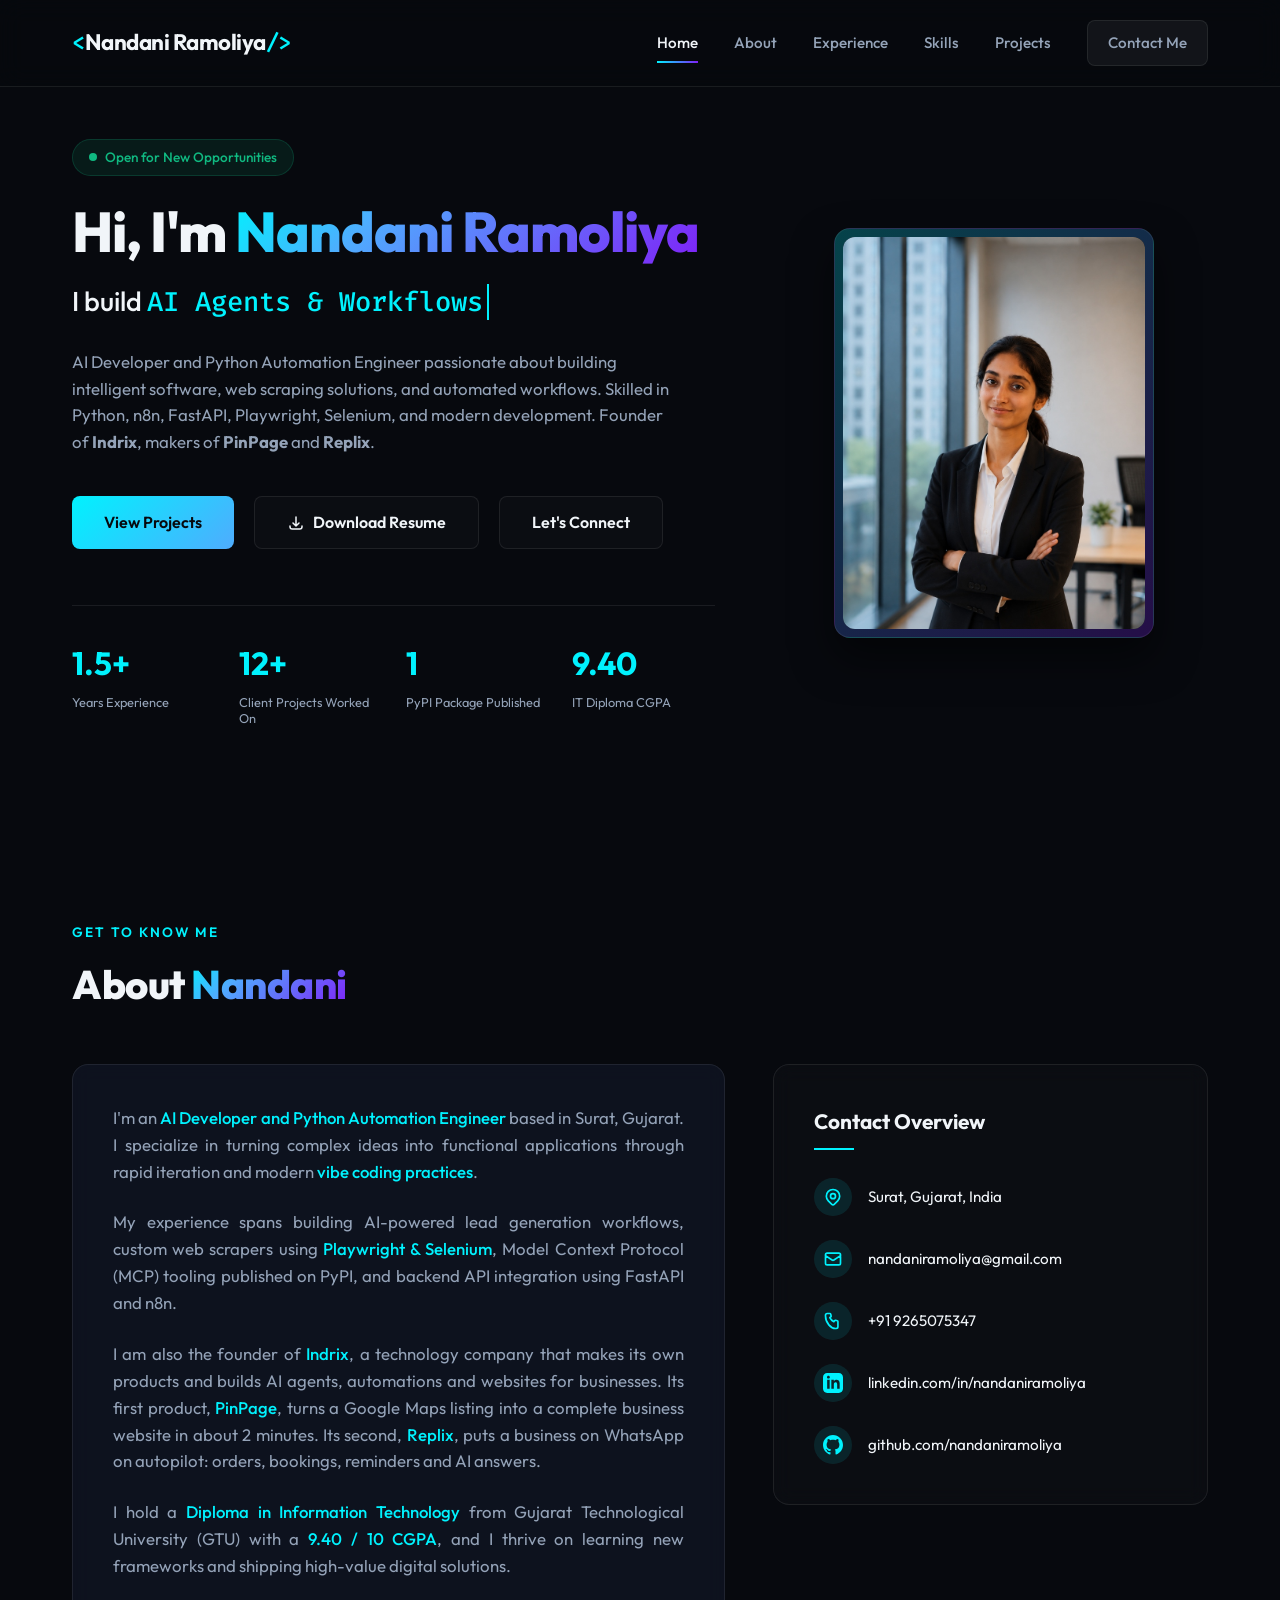
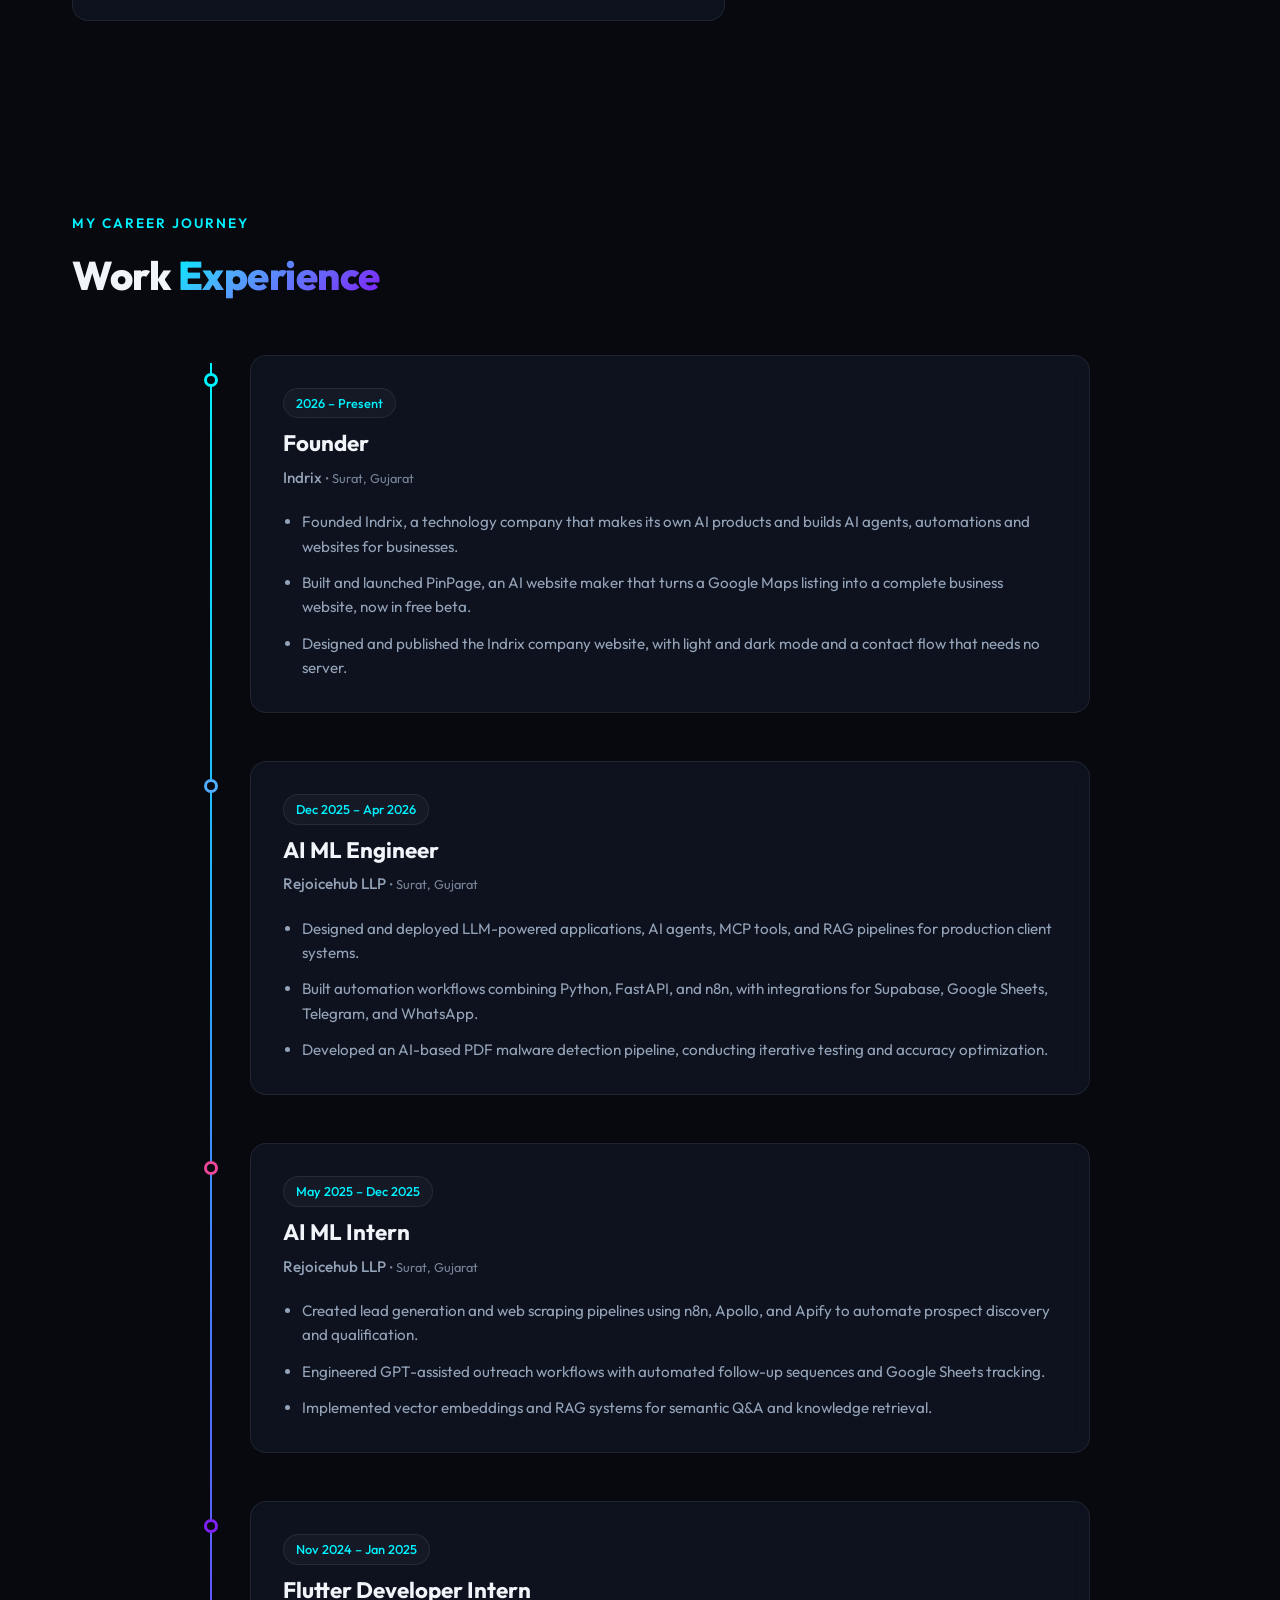
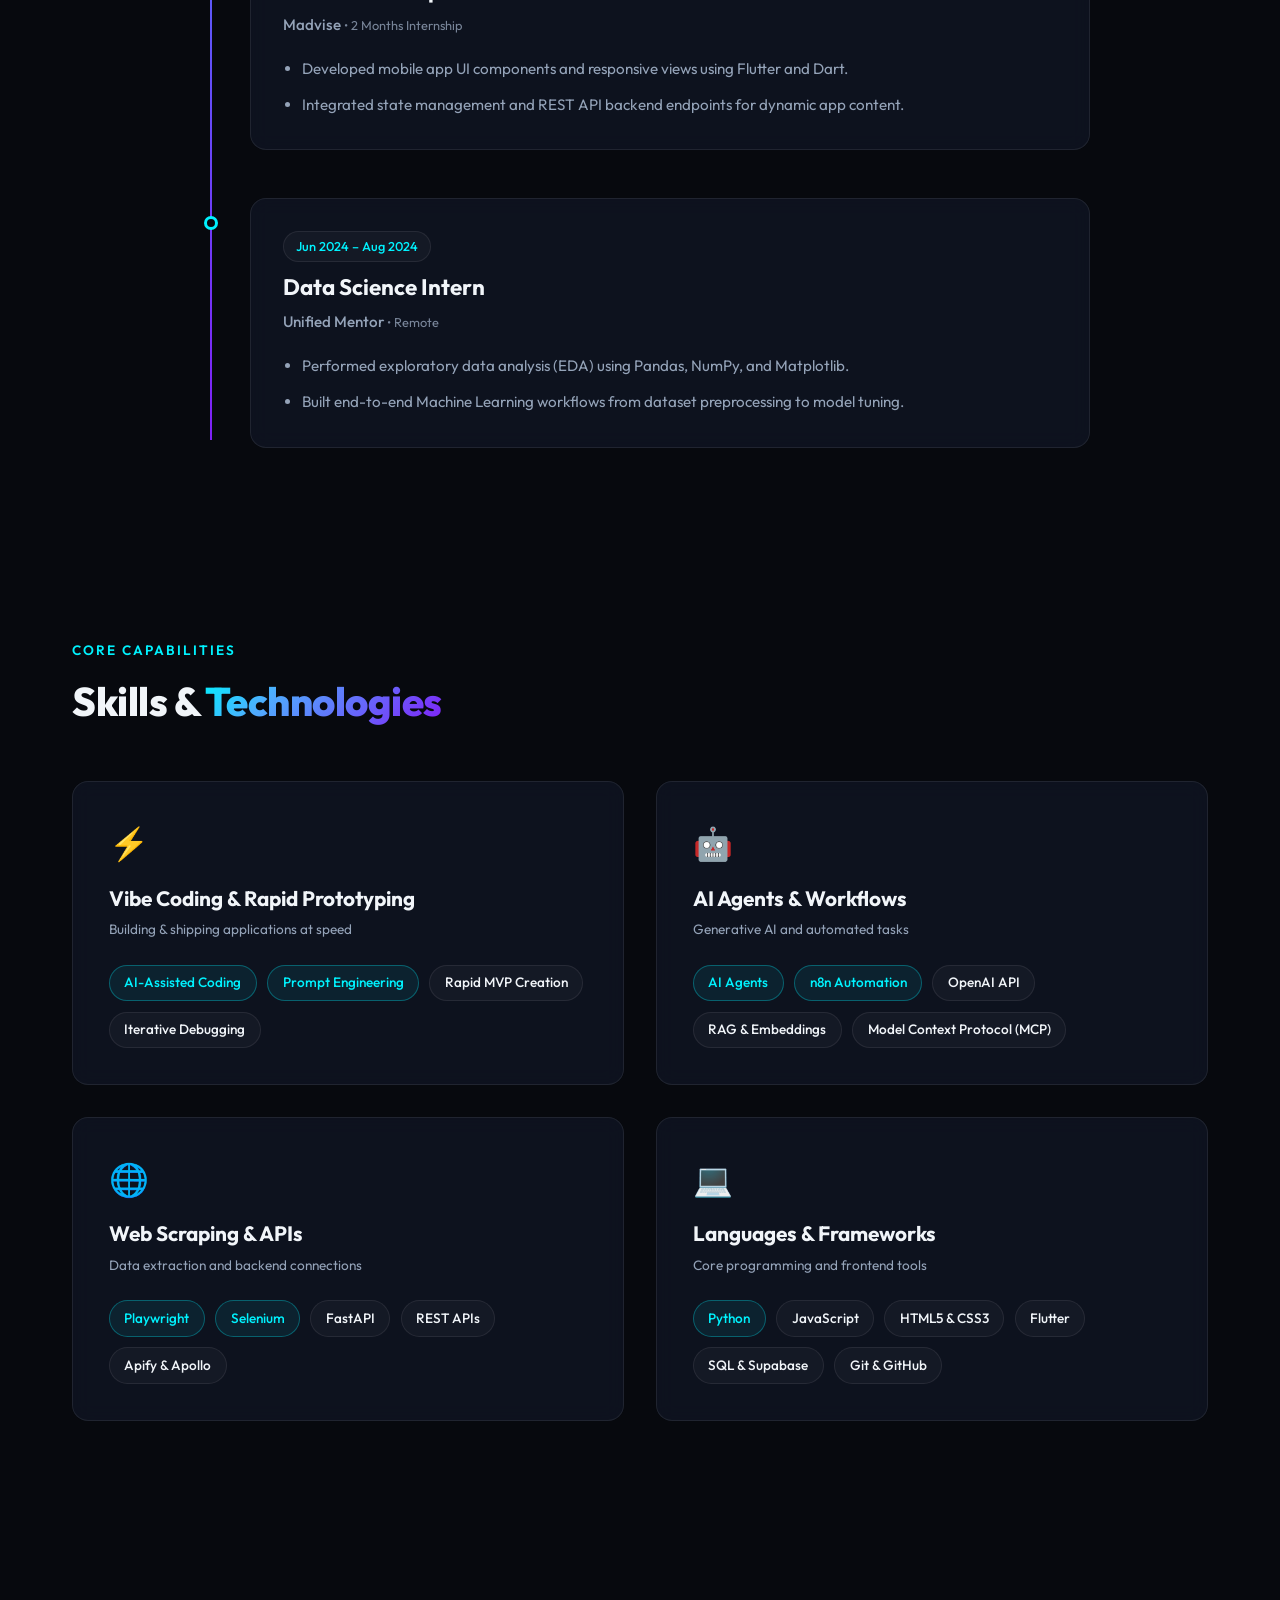
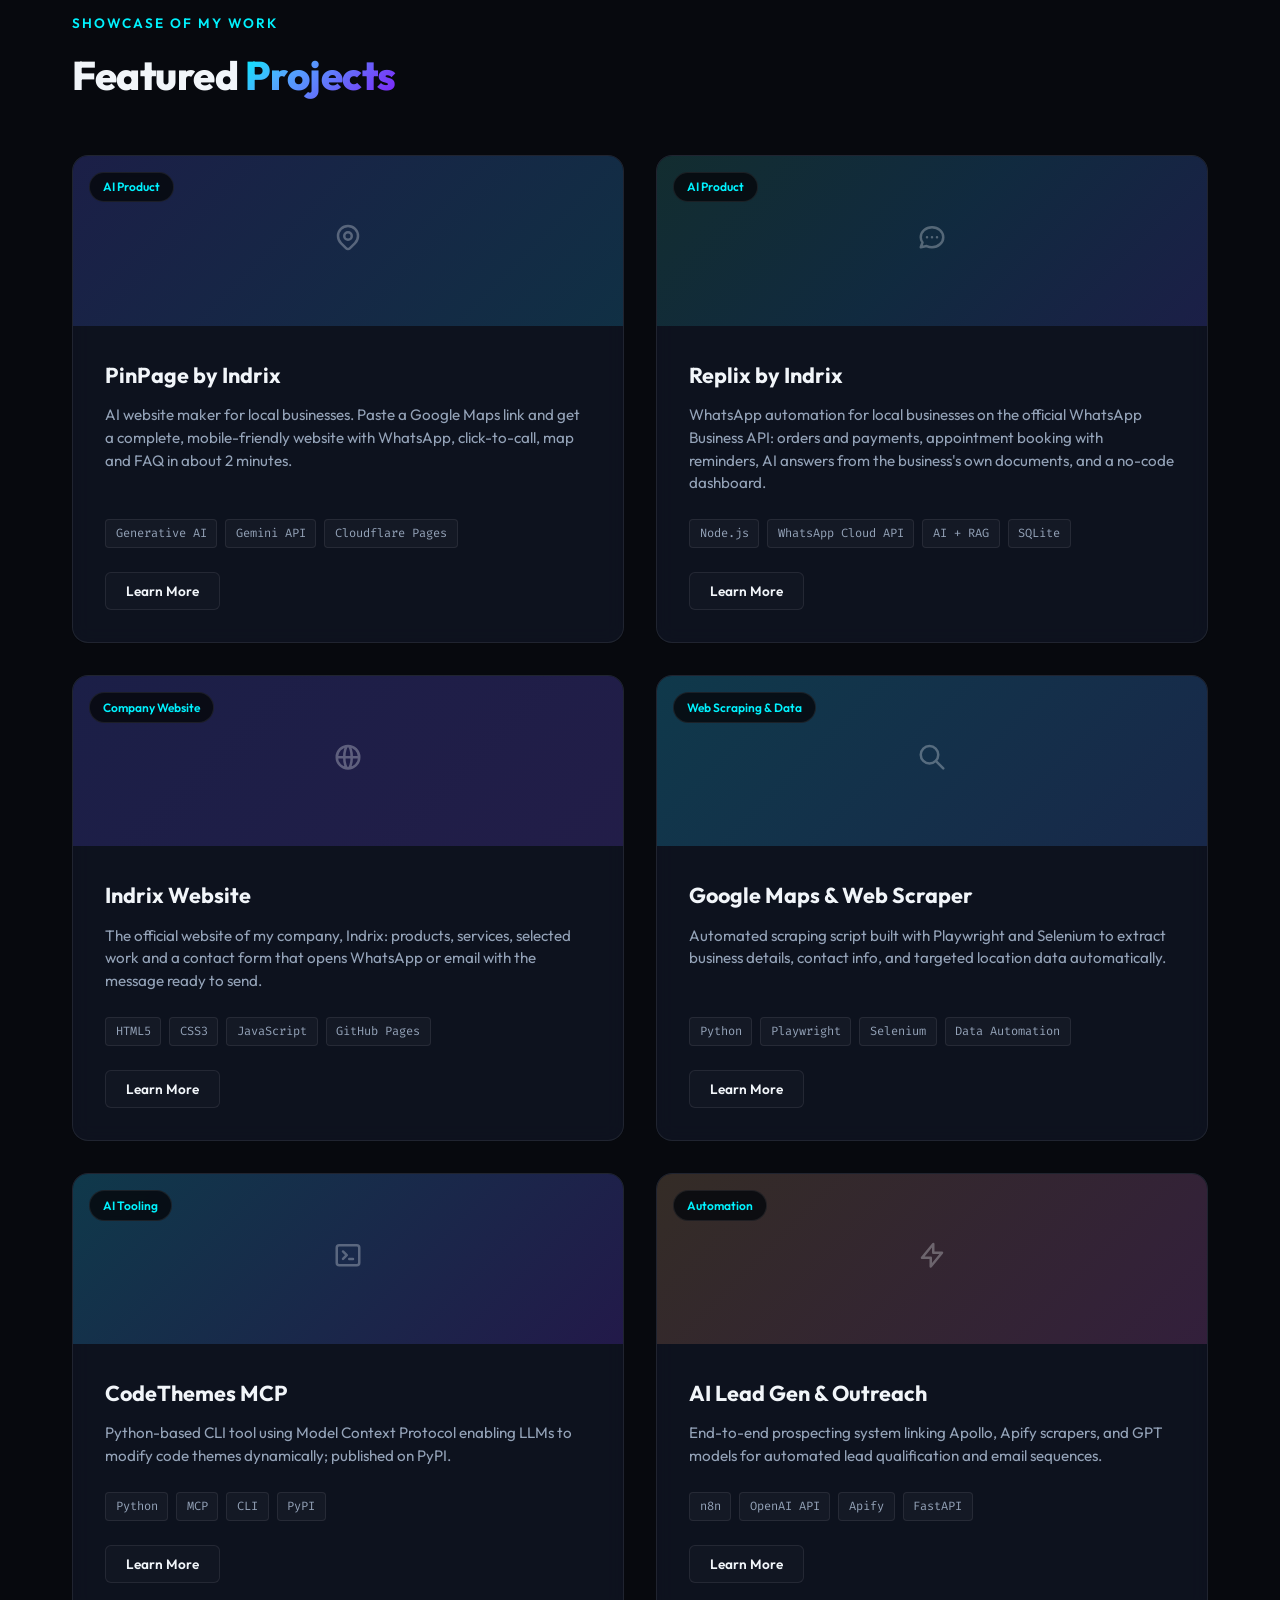
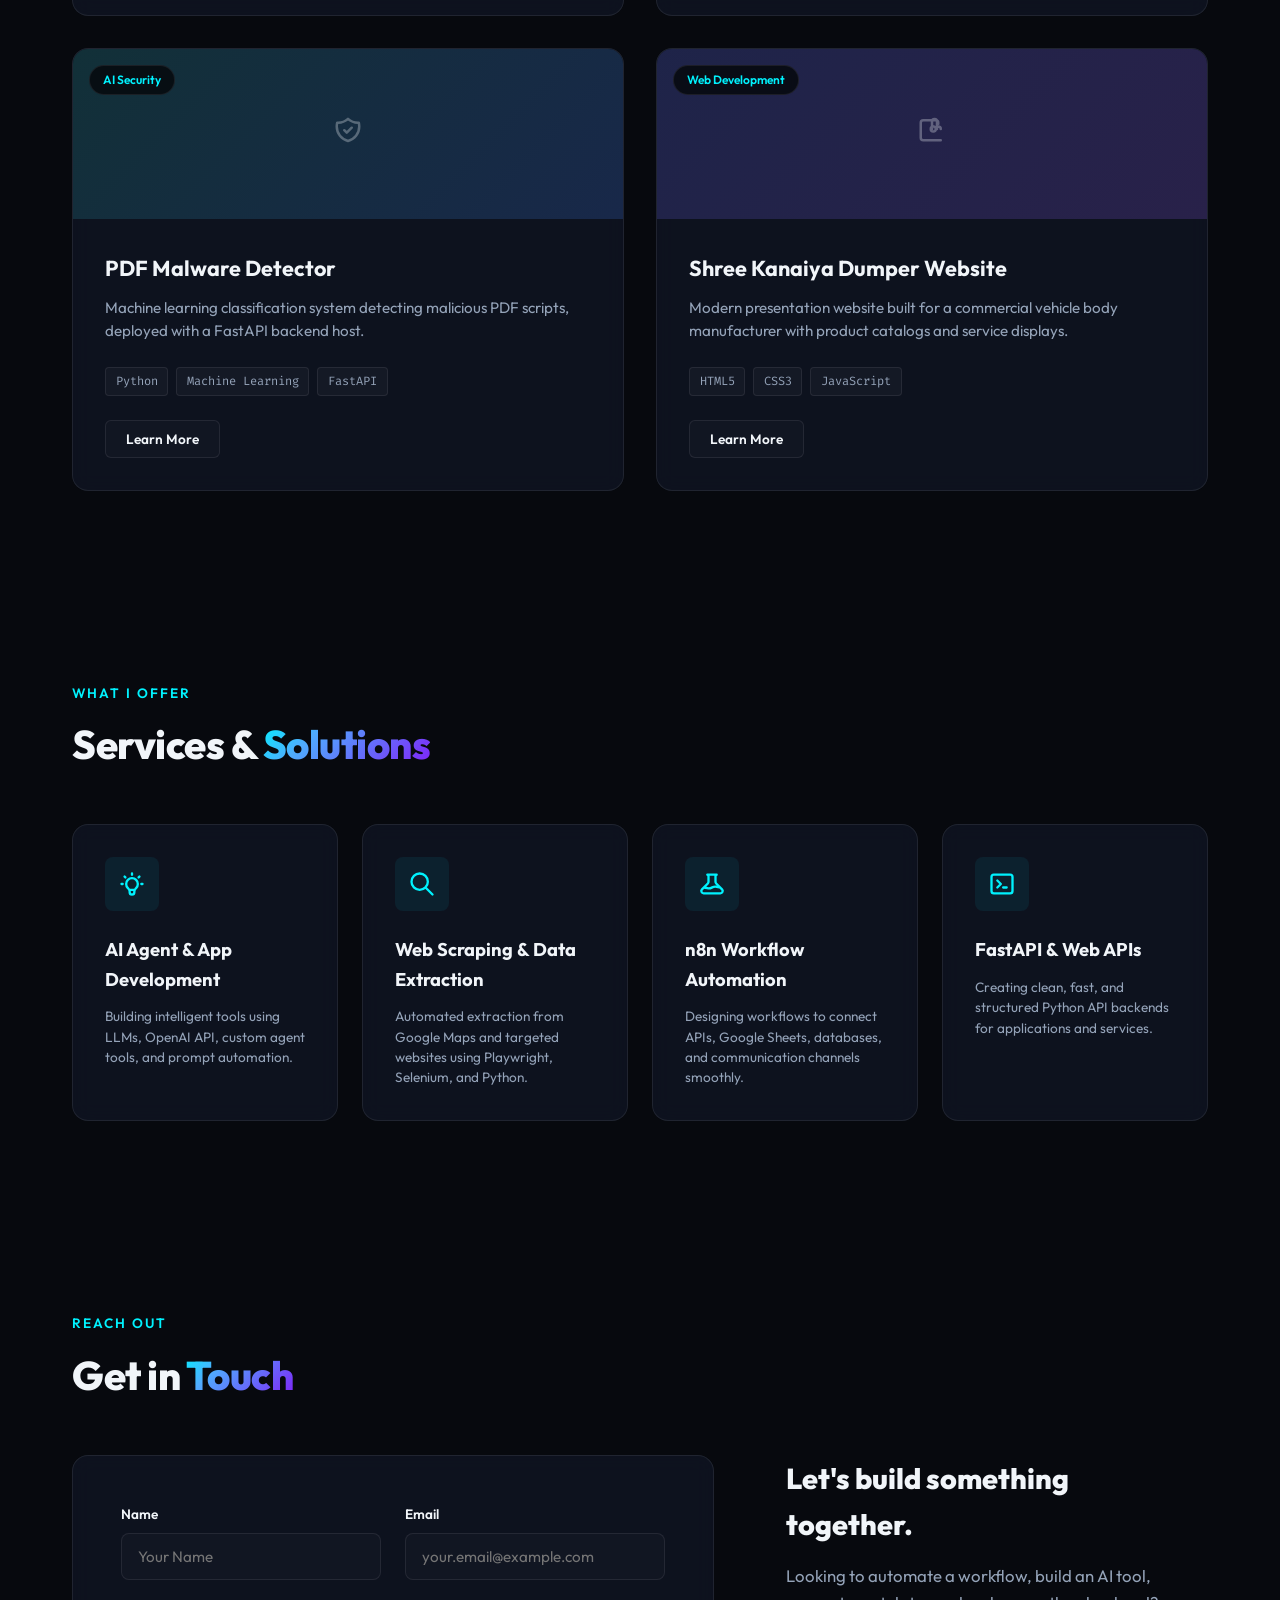
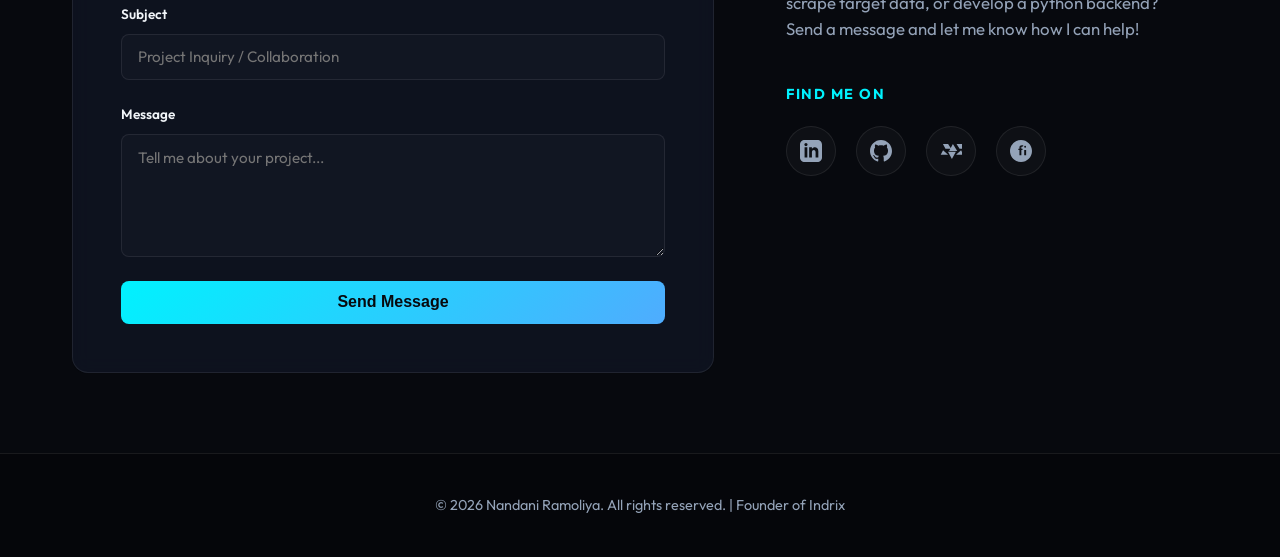
==== commit 5eac7962: "Add Replix by Indrix to projects and about Project card, detail pop-up and gradient for Replix (What" ====
--- a/index.html
+++ b/index.html
@@ -6,7 +6,7 @@
     <title>Nandani Ramoliya | AI Developer & Automation Engineer</title>
     
     <!-- Meta Descriptions for SEO -->
-    <meta name="description" content="AI Developer, Automation Engineer and founder of Indrix (makers of PinPage). Skilled in AI agents, Python, FastAPI, n8n workflows, and web scraping with Playwright/Selenium.">
+    <meta name="description" content="AI Developer, Automation Engineer and founder of Indrix (makers of PinPage and Replix). Skilled in AI agents, Python, FastAPI, n8n workflows, and web scraping with Playwright/Selenium.">
     <meta name="keywords" content="Nandani Ramoliya, AI Developer, Python Automation, Playwright, Selenium, n8n, FastAPI, Flutter, Vibe Coding, Surat Developer, Indrix, PinPage">
     <meta name="author" content="Nandani Ramoliya">
     
@@ -75,7 +75,7 @@
                         I build <span class="typewriter" id="typewriter-text" data-words='["AI Agents & Workflows", "AI Products like PinPage", "Web Automation & Scrapers", "FastAPI Backends", "Vibe Coded Applications"]'></span>
                     </h2>
                     <p class="hero-desc">
-                        AI Developer and Python Automation Engineer passionate about building intelligent software, web scraping solutions, and automated workflows. Skilled in Python, n8n, FastAPI, Playwright, Selenium, and modern development. Founder of <a href="https://nandaniramoliya.github.io/Indrix/" target="_blank" rel="noopener" class="link-hover"><strong>Indrix</strong></a>, makers of <a href="https://pinpage-8no.pages.dev/" target="_blank" rel="noopener" class="link-hover"><strong>PinPage</strong></a>.
+                        AI Developer and Python Automation Engineer passionate about building intelligent software, web scraping solutions, and automated workflows. Skilled in Python, n8n, FastAPI, Playwright, Selenium, and modern development. Founder of <a href="https://nandaniramoliya.github.io/Indrix/" target="_blank" rel="noopener" class="link-hover"><strong>Indrix</strong></a>, makers of <a href="https://pinpage-8no.pages.dev/" target="_blank" rel="noopener" class="link-hover"><strong>PinPage</strong></a> and <a href="https://replix.pages.dev/" target="_blank" rel="noopener" class="link-hover"><strong>Replix</strong></a>.
                     </p>
                     <div class="hero-actions">
                         <a href="#projects" class="btn btn-primary">View Projects</a>
@@ -133,7 +133,7 @@
                             My experience spans building AI-powered lead generation workflows, custom web scrapers using <strong>Playwright & Selenium</strong>, Model Context Protocol (MCP) tooling published on PyPI, and backend API integration using FastAPI and n8n.
                         </p>
                         <p class="about-p">
-                            I am also the founder of <strong><a href="https://nandaniramoliya.github.io/Indrix/" target="_blank" rel="noopener" class="link-hover">Indrix</a></strong>, a technology company that makes its own products and builds AI agents, automations and websites for businesses. Its first product, <strong><a href="https://pinpage-8no.pages.dev/" target="_blank" rel="noopener" class="link-hover">PinPage</a></strong>, turns a Google Maps listing into a complete business website in about 2 minutes.
+                            I am also the founder of <strong><a href="https://nandaniramoliya.github.io/Indrix/" target="_blank" rel="noopener" class="link-hover">Indrix</a></strong>, a technology company that makes its own products and builds AI agents, automations and websites for businesses. Its first product, <strong><a href="https://pinpage-8no.pages.dev/" target="_blank" rel="noopener" class="link-hover">PinPage</a></strong>, turns a Google Maps listing into a complete business website in about 2 minutes. Its second, <strong><a href="https://replix.pages.dev/" target="_blank" rel="noopener" class="link-hover">Replix</a></strong>, puts a business on WhatsApp on autopilot: orders, bookings, reminders and AI answers.
                         </p>
                         <p class="about-p">
                             I hold a <strong>Diploma in Information Technology</strong> from Gujarat Technological University (GTU) with a <strong>9.40 / 10 CGPA</strong>, and I thrive on learning new frameworks and shipping high-value digital solutions.
@@ -386,6 +386,28 @@
                         </div>
                     </div>
 
+                    <!-- Project: Replix (Indrix product) -->
+                    <div class="project-card" data-project="replix">
+                        <div class="project-img-wrapper">
+                            <div class="project-gradient-overlay replix-gradient"></div>
+                            <span class="project-tag">AI Product</span>
+                            <div class="project-icon-top">
+                                <svg xmlns="http://www.w3.org/2000/svg" width="30" height="30" fill="none" viewBox="0 0 24 24" stroke="currentColor"><path stroke-linecap="round" stroke-linejoin="round" stroke-width="2" d="M8 12h.01M12 12h.01M16 12h.01M21 12c0 4.418-4.03 8-9 8a9.863 9.863 0 01-4.255-.949L3 20l1.395-3.72C3.512 15.042 3 13.574 3 12c0-4.418 4.03-8 9-8s9 3.582 9 8z"/></svg>
+                            </div>
+                        </div>
+                        <div class="project-info">
+                            <h3 class="project-title">Replix by Indrix</h3>
+                            <p class="project-desc">WhatsApp automation for local businesses on the official WhatsApp Business API: orders and payments, appointment booking with reminders, AI answers from the business's own documents, and a no-code dashboard.</p>
+                            <div class="project-tech">
+                                <span>Node.js</span>
+                                <span>WhatsApp Cloud API</span>
+                                <span>AI + RAG</span>
+                                <span>SQLite</span>
+                            </div>
+                            <button class="project-btn btn-sm">Learn More</button>
+                        </div>
+                    </div>
+
                     <!-- Project: Indrix company website -->
                     <div class="project-card" data-project="indrix">
                         <div class="project-img-wrapper">
@@ -679,6 +701,46 @@
         </div>
     </div>
 
+    <!-- Replix Modal -->
+    <div class="project-modal" id="modal-replix">
+        <div class="modal-backdrop"></div>
+        <div class="modal-content">
+            <button class="modal-close" aria-label="Close Modal">&times;</button>
+            <div class="modal-body-content">
+                <span class="modal-tag">AI Product</span>
+                <h3 class="modal-title">Replix</h3>
+                <h4 class="modal-subtitle">WhatsApp Automation for Local Businesses, by Indrix</h4>
+
+                <div class="modal-desc">
+                    <p>Replix turns a business's WhatsApp number into a 24/7 assistant on Meta's official WhatsApp Business (Cloud) API. One server runs many client businesses, each set up from a ready-made preset in minutes, and owners manage everything from a no-code dashboard.</p>
+
+                    <h5>Key Features:</h5>
+                    <ul>
+                        <li>Ordering with cart, delivery or pickup, and UPI, Razorpay, Stripe or cash payments, with automatic status updates.</li>
+                        <li>Appointment booking per staff member, with reminders, rescheduling, aftercare, review requests and recalls.</li>
+                        <li>AI assistant that answers from the business's own documents and website (RAG), with Claude, OpenAI or Gemini.</li>
+                        <li>English, Hinglish, Hindi and Gujarati; lead capture synced to Google Sheets, HubSpot or Airtable.</li>
+                        <li>Team inbox with human hand-off, broadcasts with approved templates, and a searchable in-app Help Centre.</li>
+                    </ul>
+
+                    <h5>Technical Stack:</h5>
+                    <div class="project-tech">
+                        <span>Node.js</span>
+                        <span>Express</span>
+                        <span>WhatsApp Cloud API</span>
+                        <span>SQLite + FTS5</span>
+                        <span>Preact</span>
+                        <span>Cloudflare Pages</span>
+                    </div>
+                </div>
+
+                <div class="modal-actions">
+                    <a href="https://replix.pages.dev/" target="_blank" rel="noopener" class="btn btn-primary btn-sm">Visit Replix</a>
+                </div>
+            </div>
+        </div>
+    </div>
+
     <!-- Indrix Website Modal -->
     <div class="project-modal" id="modal-indrix">
         <div class="modal-backdrop"></div>
--- a/style.css
+++ b/style.css
@@ -886,6 +886,10 @@
 
 .pinpage-gradient {
     background: linear-gradient(135deg, #4f46e5, #06b6d4);
+}
+
+.replix-gradient {
+    background: linear-gradient(135deg, #16a34a, #0891b2, #4f46e5);
 }
 
 .indrix-gradient {
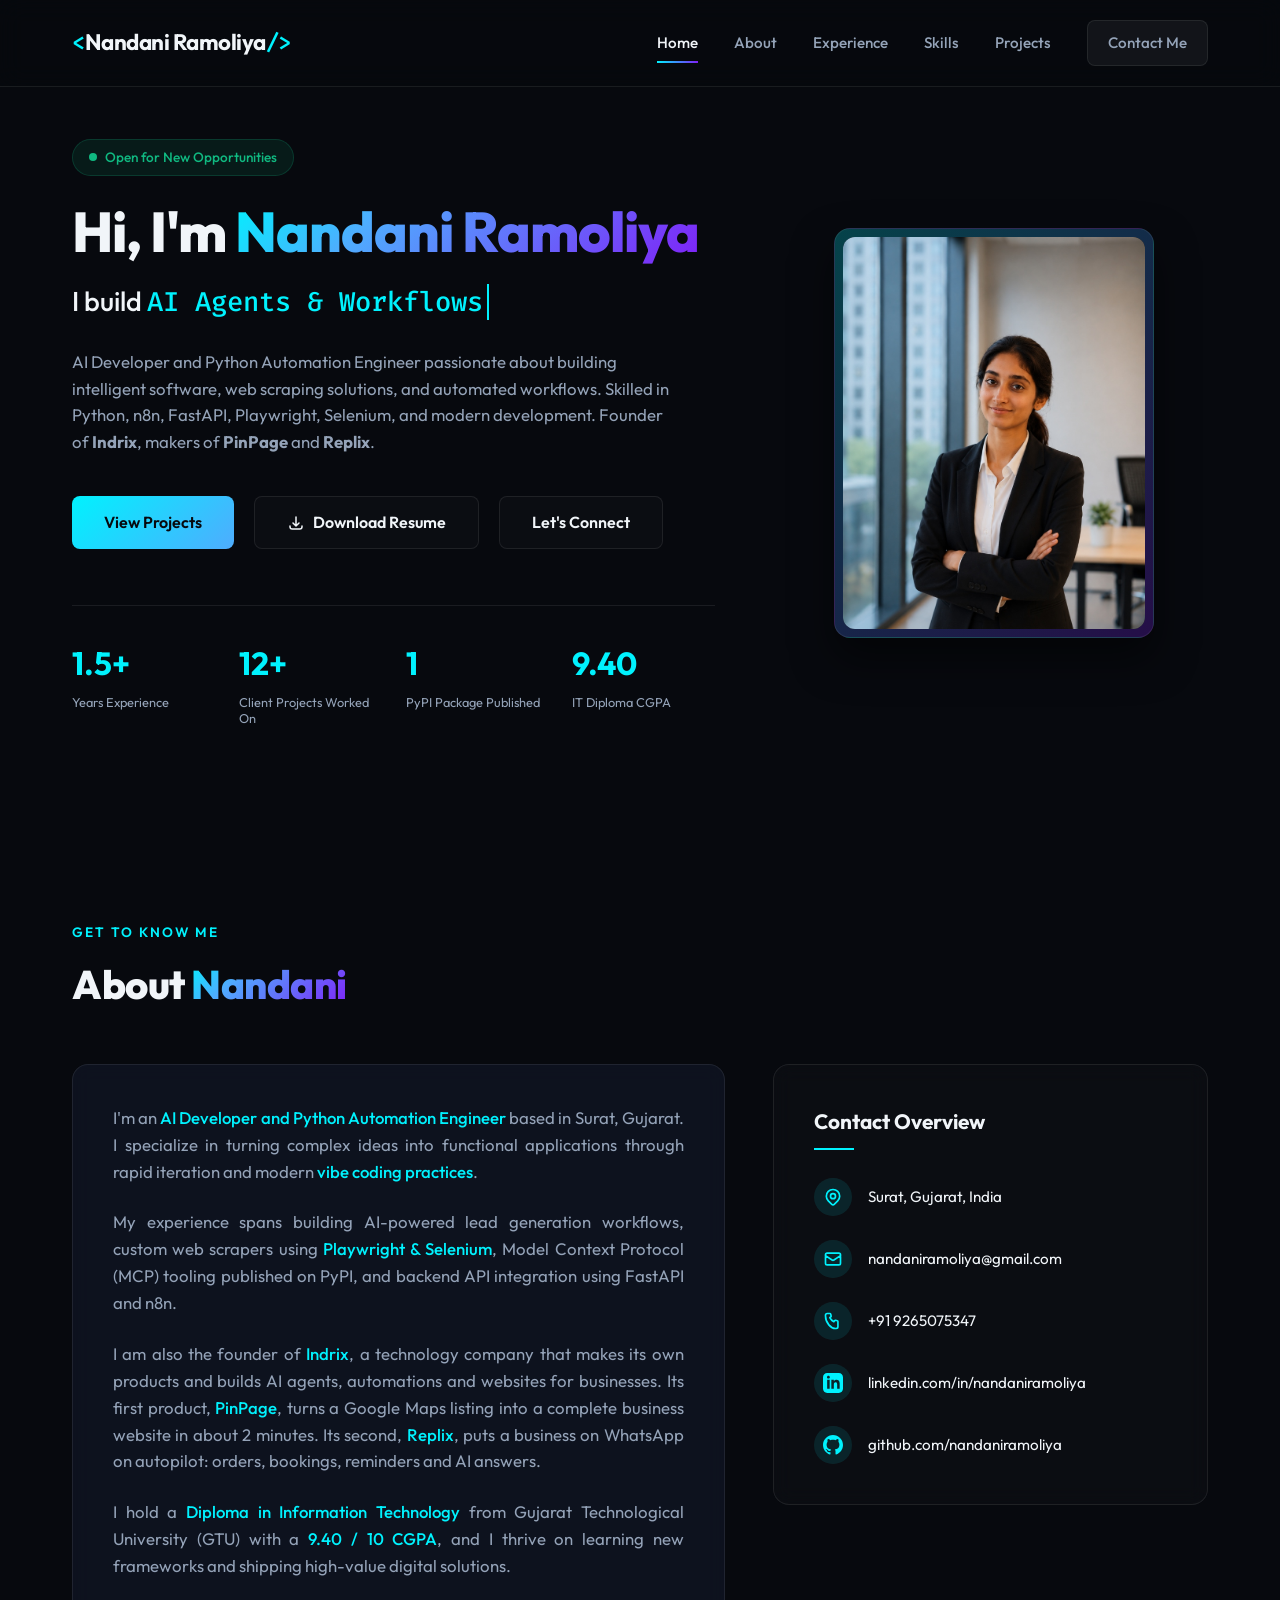
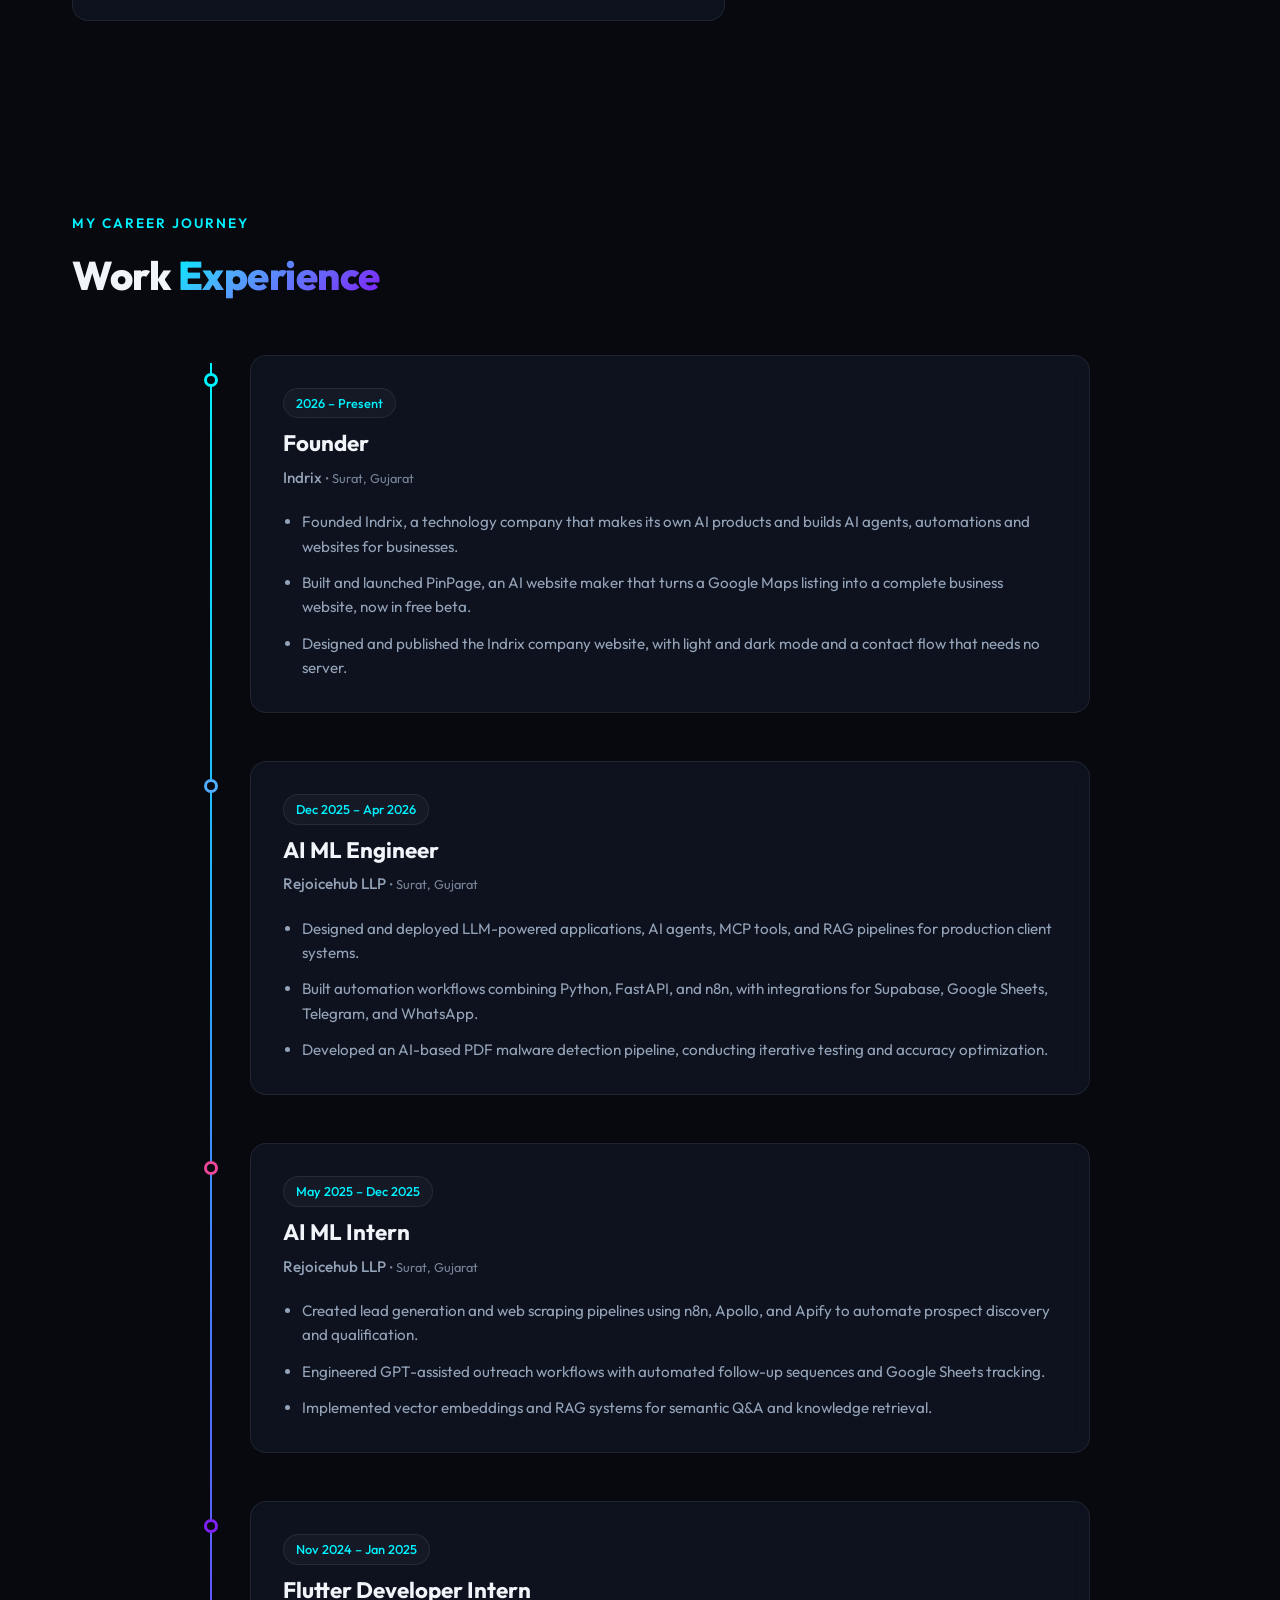
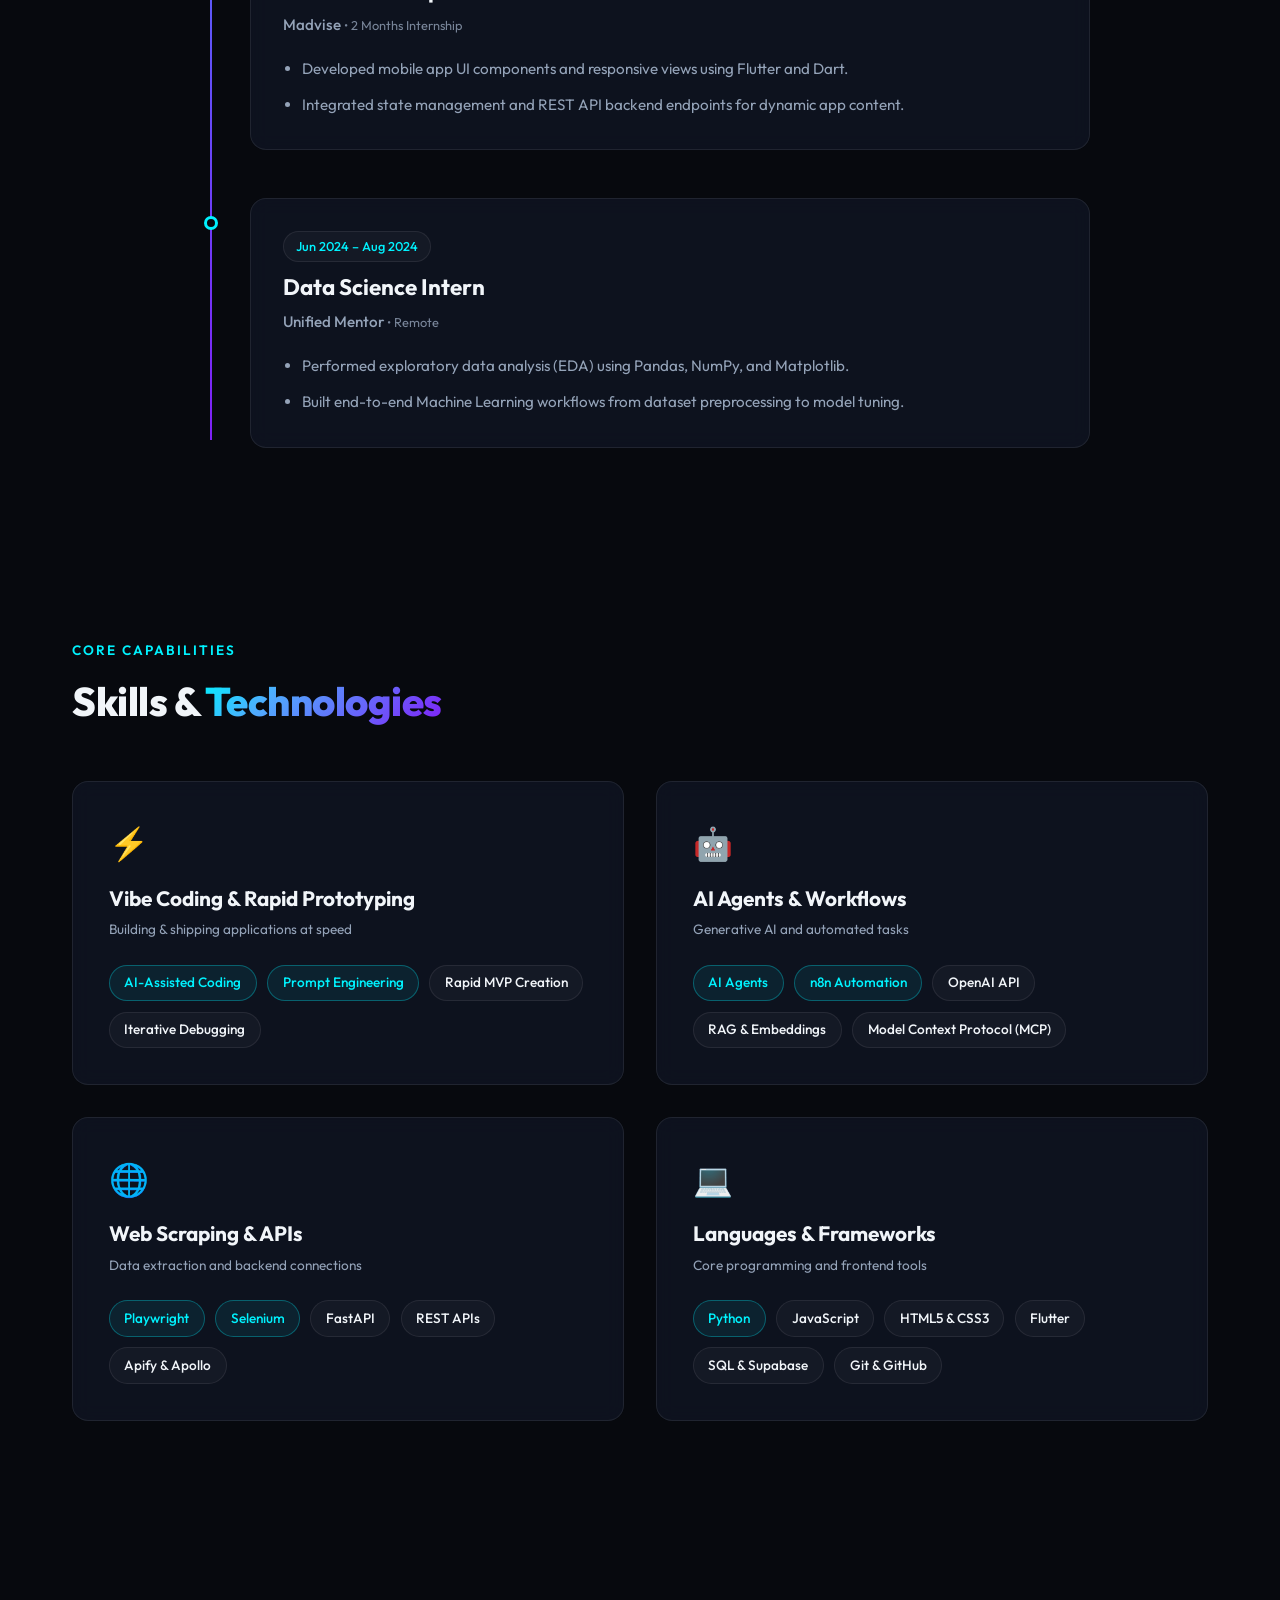
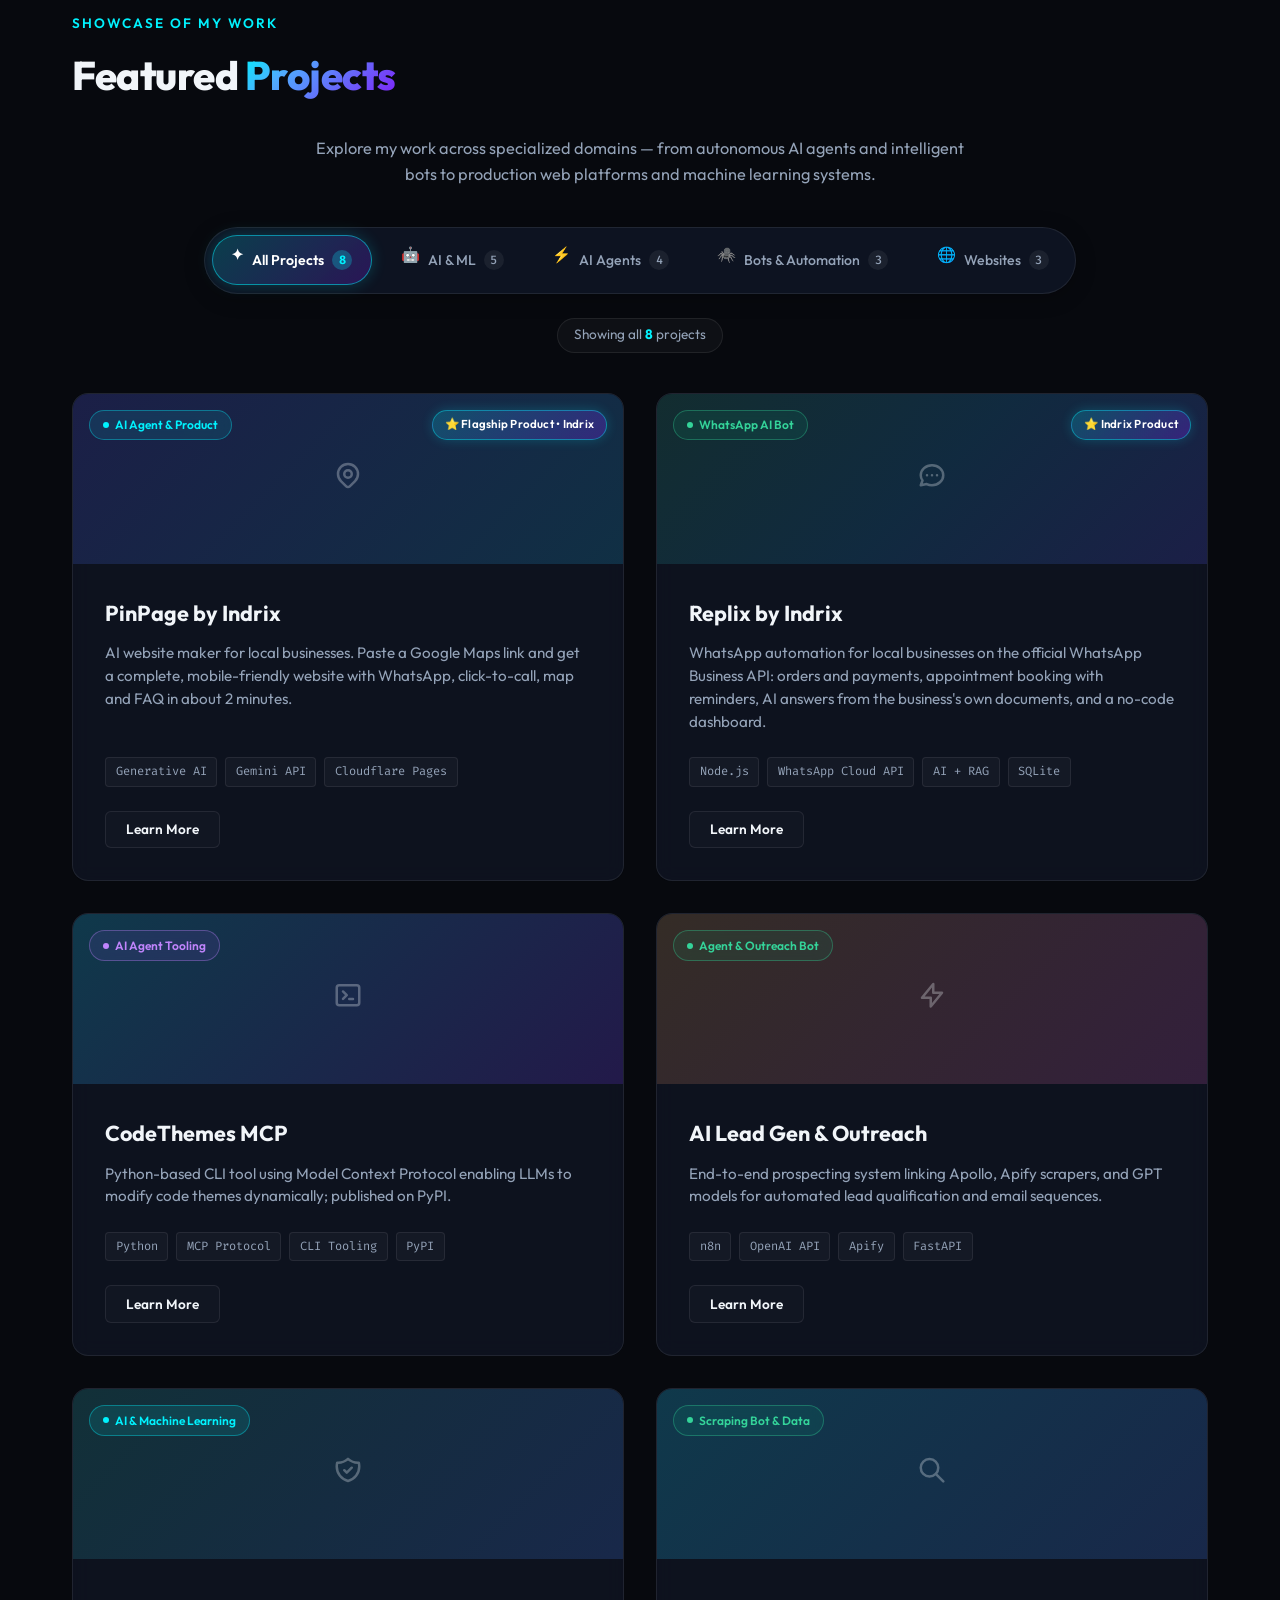
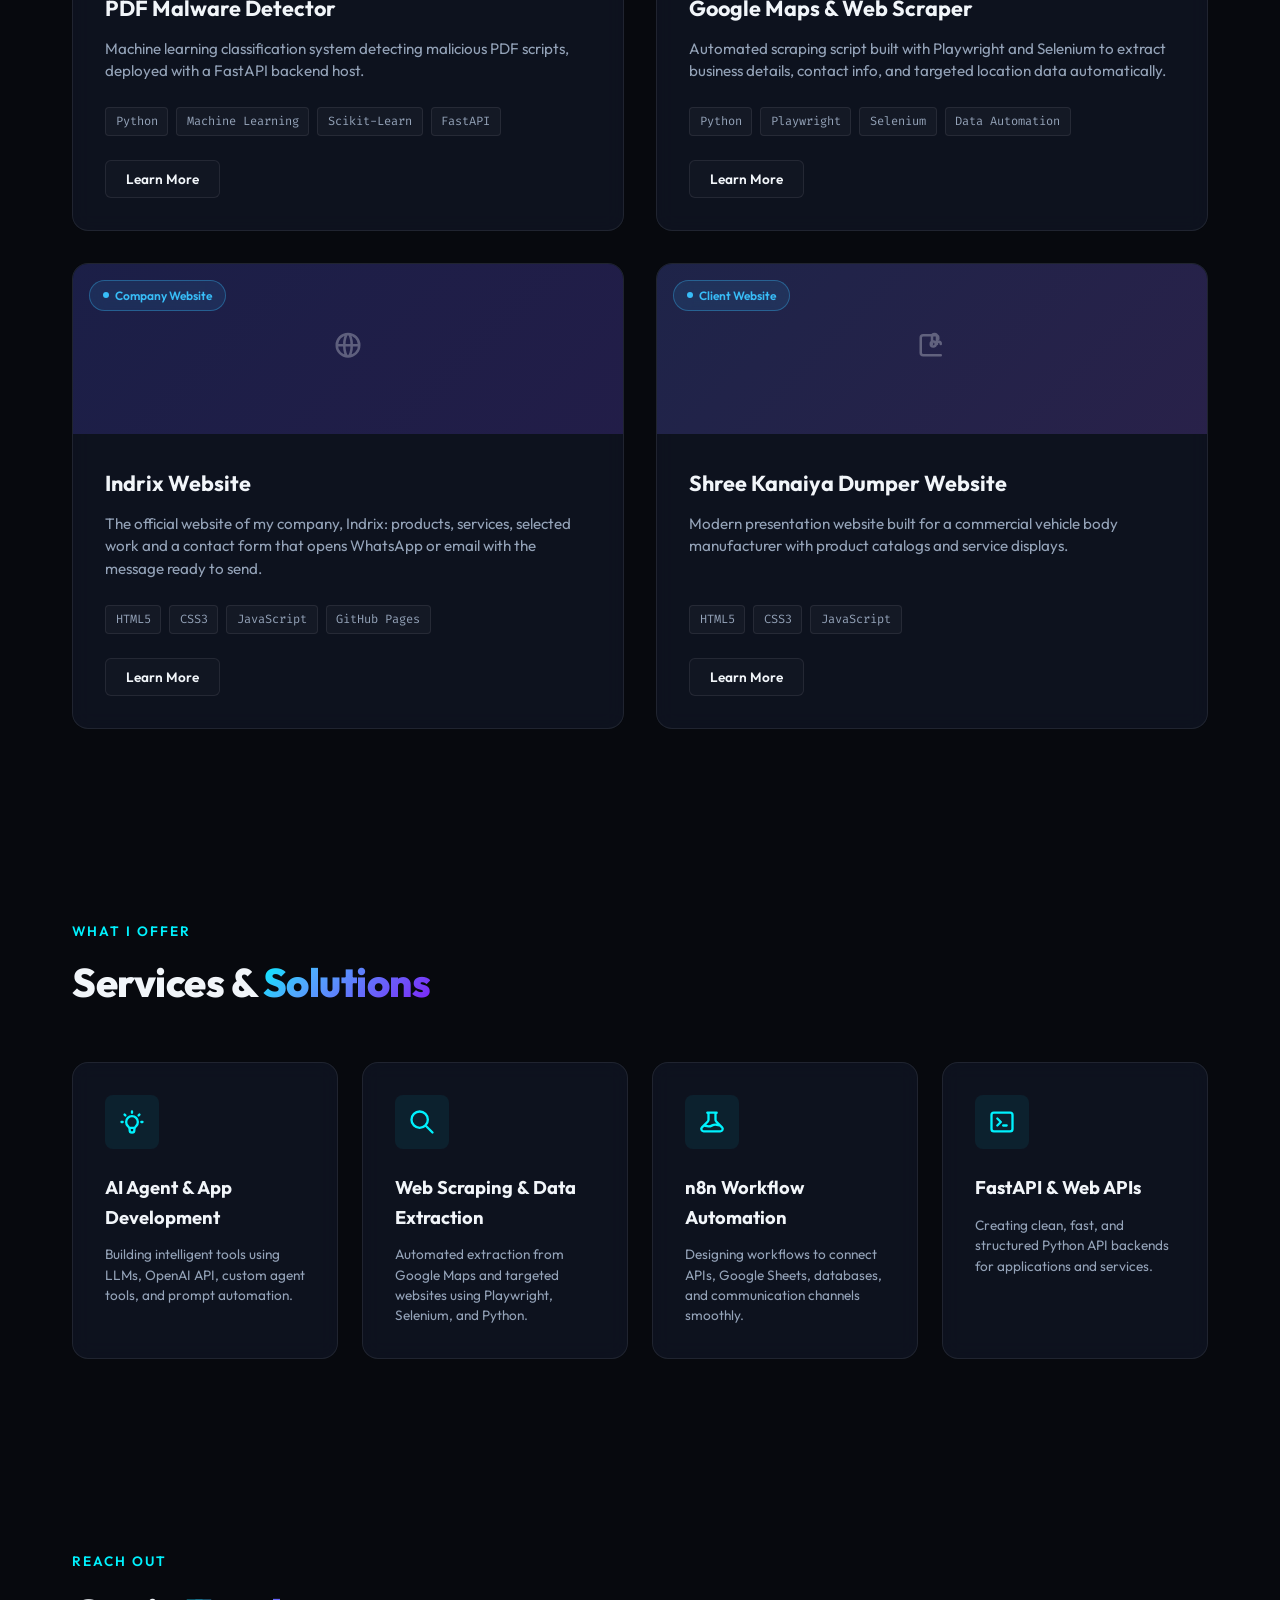
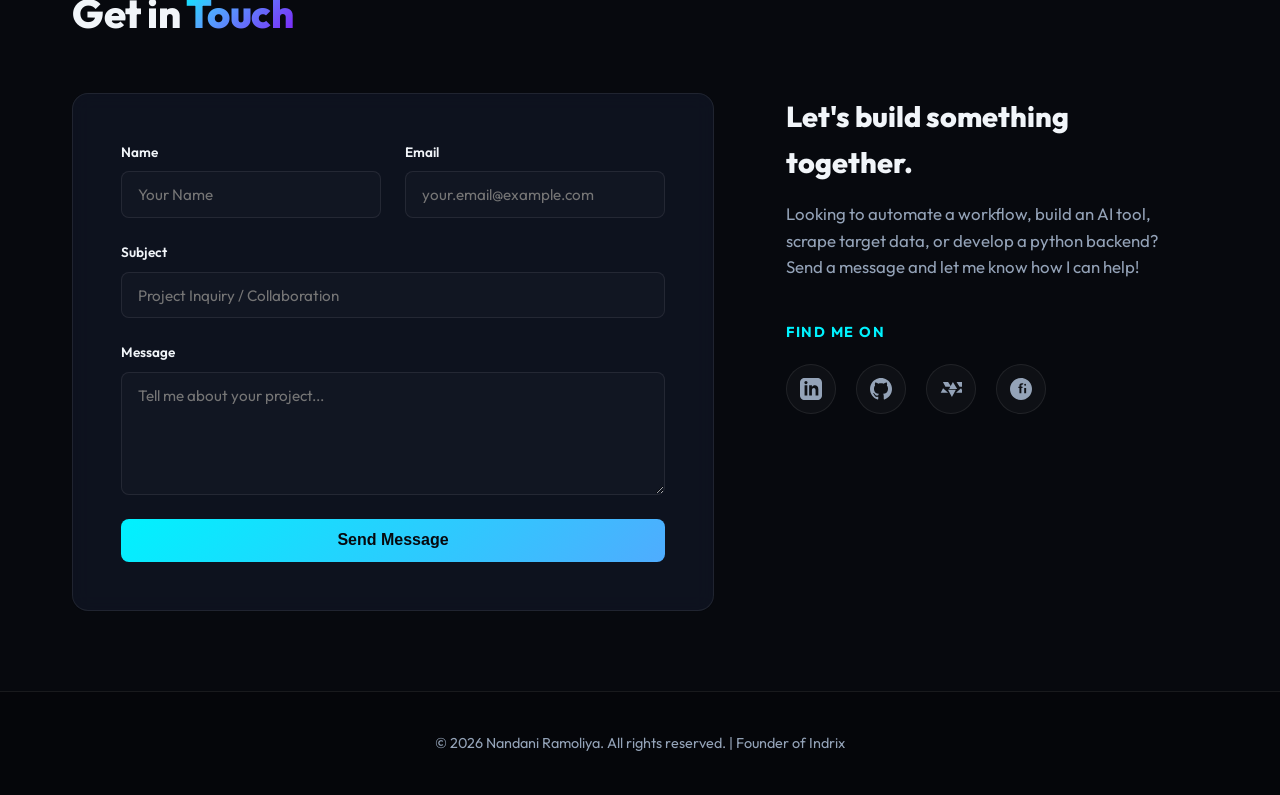
==== commit c02b8970: "Organize projects into interactive categories (AI, Agents, Bots, Websites)" ====
--- a/index.html
+++ b/index.html
@@ -75,7 +75,7 @@
                         I build <span class="typewriter" id="typewriter-text" data-words='["AI Agents & Workflows", "AI Products like PinPage", "Web Automation & Scrapers", "FastAPI Backends", "Vibe Coded Applications"]'></span>
                     </h2>
                     <p class="hero-desc">
-                        AI Developer and Python Automation Engineer passionate about building intelligent software, web scraping solutions, and automated workflows. Skilled in Python, n8n, FastAPI, Playwright, Selenium, and modern development. Founder of <a href="https://nandaniramoliya.github.io/Indrix/" target="_blank" rel="noopener" class="link-hover"><strong>Indrix</strong></a>, makers of <a href="https://pinpage-8no.pages.dev/" target="_blank" rel="noopener" class="link-hover"><strong>PinPage</strong></a> and <a href="https://replix.pages.dev/" target="_blank" rel="noopener" class="link-hover"><strong>Replix</strong></a>.
+                        AI Developer and Python Automation Engineer passionate about building intelligent software, web scraping solutions, and automated workflows. Skilled in Python, n8n, FastAPI, Playwright, Selenium, and modern development. Founder of <a href="https://nandaniramoliya.github.io/Indrix/" target="_blank" rel="noopener" class="link-hover"><strong>Indrix</strong></a>, makers of <a href="https://pinpage-8no.pages.dev/" target="_blank" rel="noopener" class="link-hover"><strong>PinPage</strong></a> and <a href="https://replix-cw3.pages.dev/" target="_blank" rel="noopener" class="link-hover"><strong>Replix</strong></a>.
                     </p>
                     <div class="hero-actions">
                         <a href="#projects" class="btn btn-primary">View Projects</a>
@@ -133,7 +133,7 @@
                             My experience spans building AI-powered lead generation workflows, custom web scrapers using <strong>Playwright & Selenium</strong>, Model Context Protocol (MCP) tooling published on PyPI, and backend API integration using FastAPI and n8n.
                         </p>
                         <p class="about-p">
-                            I am also the founder of <strong><a href="https://nandaniramoliya.github.io/Indrix/" target="_blank" rel="noopener" class="link-hover">Indrix</a></strong>, a technology company that makes its own products and builds AI agents, automations and websites for businesses. Its first product, <strong><a href="https://pinpage-8no.pages.dev/" target="_blank" rel="noopener" class="link-hover">PinPage</a></strong>, turns a Google Maps listing into a complete business website in about 2 minutes. Its second, <strong><a href="https://replix.pages.dev/" target="_blank" rel="noopener" class="link-hover">Replix</a></strong>, puts a business on WhatsApp on autopilot: orders, bookings, reminders and AI answers.
+                            I am also the founder of <strong><a href="https://nandaniramoliya.github.io/Indrix/" target="_blank" rel="noopener" class="link-hover">Indrix</a></strong>, a technology company that makes its own products and builds AI agents, automations and websites for businesses. Its first product, <strong><a href="https://pinpage-8no.pages.dev/" target="_blank" rel="noopener" class="link-hover">PinPage</a></strong>, turns a Google Maps listing into a complete business website in about 2 minutes. Its second, <strong><a href="https://replix-cw3.pages.dev/" target="_blank" rel="noopener" class="link-hover">Replix</a></strong>, puts a business on WhatsApp on autopilot: orders, bookings, reminders and AI answers.
                         </p>
                         <p class="about-p">
                             I hold a <strong>Diploma in Information Technology</strong> from Gujarat Technological University (GTU) with a <strong>9.40 / 10 CGPA</strong>, and I thrive on learning new frameworks and shipping high-value digital solutions.
@@ -363,13 +363,50 @@
             <div class="section-container">
                 <span class="section-subtitle">Showcase of My Work</span>
                 <h2 class="section-title">Featured <span class="gradient-text">Projects</span></h2>
-                
-                <div class="projects-grid">
-                    <!-- Project: PinPage (Indrix product) -->
-                    <div class="project-card" data-project="pinpage">
+                <p class="section-intro">Explore my work across specialized domains — from autonomous AI agents and intelligent bots to production web platforms and machine learning systems.</p>
+                
+                <!-- Project Category Filter Bar -->
+                <div class="projects-filter-wrapper">
+                    <div class="projects-filter-bar" role="tablist" aria-label="Filter Projects by Category">
+                        <button class="project-category-btn active" data-filter="all" role="tab" aria-selected="true">
+                            <span class="category-icon">✦</span>
+                            <span class="category-name">All Projects</span>
+                            <span class="category-count">8</span>
+                        </button>
+                        <button class="project-category-btn" data-filter="ai" role="tab" aria-selected="false">
+                            <span class="category-icon">🤖</span>
+                            <span class="category-name">AI & ML</span>
+                            <span class="category-count">5</span>
+                        </button>
+                        <button class="project-category-btn" data-filter="agent" role="tab" aria-selected="false">
+                            <span class="category-icon">⚡</span>
+                            <span class="category-name">AI Agents</span>
+                            <span class="category-count">4</span>
+                        </button>
+                        <button class="project-category-btn" data-filter="bot" role="tab" aria-selected="false">
+                            <span class="category-icon">🕷️</span>
+                            <span class="category-name">Bots & Automation</span>
+                            <span class="category-count">3</span>
+                        </button>
+                        <button class="project-category-btn" data-filter="website" role="tab" aria-selected="false">
+                            <span class="category-icon">🌐</span>
+                            <span class="category-name">Websites</span>
+                            <span class="category-count">3</span>
+                        </button>
+                    </div>
+                </div>
+
+                <div class="projects-status-line">
+                    <span class="projects-count-badge" id="projects-counter">Showing all <strong>8</strong> projects</span>
+                </div>
+                
+                <div class="projects-grid" data-active-filter="all">
+                    <!-- Project: PinPage (Indrix flagship product) -->
+                    <div class="project-card" data-project="pinpage" data-category="ai agent website">
                         <div class="project-img-wrapper">
                             <div class="project-gradient-overlay pinpage-gradient"></div>
-                            <span class="project-tag">AI Product</span>
+                            <span class="project-tag tag-ai"><span class="tag-dot"></span> AI Agent & Product</span>
+                            <span class="featured-ribbon">⭐ Flagship Product • Indrix</span>
                             <div class="project-icon-top">
                                 <svg xmlns="http://www.w3.org/2000/svg" width="30" height="30" fill="none" viewBox="0 0 24 24" stroke="currentColor"><path stroke-linecap="round" stroke-linejoin="round" stroke-width="2" d="M17.657 16.657L13.414 20.9a1.998 1.998 0 01-2.827 0l-4.244-4.243a8 8 0 1111.314 0z"/><path stroke-linecap="round" stroke-linejoin="round" stroke-width="2" d="M15 11a3 3 0 11-6 0 3 3 0 016 0z"/></svg>
                             </div>
@@ -387,10 +424,11 @@
                     </div>
 
                     <!-- Project: Replix (Indrix product) -->
-                    <div class="project-card" data-project="replix">
+                    <div class="project-card" data-project="replix" data-category="ai agent bot">
                         <div class="project-img-wrapper">
                             <div class="project-gradient-overlay replix-gradient"></div>
-                            <span class="project-tag">AI Product</span>
+                            <span class="project-tag tag-bot"><span class="tag-dot"></span> WhatsApp AI Bot</span>
+                            <span class="featured-ribbon">⭐ Indrix Product</span>
                             <div class="project-icon-top">
                                 <svg xmlns="http://www.w3.org/2000/svg" width="30" height="30" fill="none" viewBox="0 0 24 24" stroke="currentColor"><path stroke-linecap="round" stroke-linejoin="round" stroke-width="2" d="M8 12h.01M12 12h.01M16 12h.01M21 12c0 4.418-4.03 8-9 8a9.863 9.863 0 01-4.255-.949L3 20l1.395-3.72C3.512 15.042 3 13.574 3 12c0-4.418 4.03-8 9-8s9 3.582 9 8z"/></svg>
                             </div>
@@ -408,11 +446,99 @@
                         </div>
                     </div>
 
+                    <!-- Project: CodeThemes MCP -->
+                    <div class="project-card" data-project="mcp" data-category="ai agent">
+                        <div class="project-img-wrapper">
+                            <div class="project-gradient-overlay mcp-gradient"></div>
+                            <span class="project-tag tag-agent"><span class="tag-dot"></span> AI Agent Tooling</span>
+                            <div class="project-icon-top">
+                                <svg xmlns="http://www.w3.org/2000/svg" width="30" height="30" fill="none" viewBox="0 0 24 24" stroke="currentColor"><path stroke-linecap="round" stroke-linejoin="round" stroke-width="2" d="M8 9l3 3-3 3m5 0h3M5 20h14a2 2 0 002-2V6a2 2 0 00-2-2H5a2 2 0 00-2 2v12a2 2 0 002 2z"/></svg>
+                            </div>
+                        </div>
+                        <div class="project-info">
+                            <h3 class="project-title">CodeThemes MCP</h3>
+                            <p class="project-desc">Python-based CLI tool using Model Context Protocol enabling LLMs to modify code themes dynamically; published on PyPI.</p>
+                            <div class="project-tech">
+                                <span>Python</span>
+                                <span>MCP Protocol</span>
+                                <span>CLI Tooling</span>
+                                <span>PyPI</span>
+                            </div>
+                            <button class="project-btn btn-sm">Learn More</button>
+                        </div>
+                    </div>
+                    
+                    <!-- Project: Lead Gen Automation -->
+                    <div class="project-card" data-project="leadgen" data-category="ai agent bot">
+                        <div class="project-img-wrapper">
+                            <div class="project-gradient-overlay leadgen-gradient"></div>
+                            <span class="project-tag tag-bot"><span class="tag-dot"></span> Agent & Outreach Bot</span>
+                            <div class="project-icon-top">
+                                <svg xmlns="http://www.w3.org/2000/svg" width="30" height="30" fill="none" viewBox="0 0 24 24" stroke="currentColor"><path stroke-linecap="round" stroke-linejoin="round" stroke-width="2" d="M13 10V3L4 14h7v7l9-11h-7z"/></svg>
+                            </div>
+                        </div>
+                        <div class="project-info">
+                            <h3 class="project-title">AI Lead Gen & Outreach</h3>
+                            <p class="project-desc">End-to-end prospecting system linking Apollo, Apify scrapers, and GPT models for automated lead qualification and email sequences.</p>
+                            <div class="project-tech">
+                                <span>n8n</span>
+                                <span>OpenAI API</span>
+                                <span>Apify</span>
+                                <span>FastAPI</span>
+                            </div>
+                            <button class="project-btn btn-sm">Learn More</button>
+                        </div>
+                    </div>
+
+                    <!-- Project: PDF Malware Detector -->
+                    <div class="project-card" data-project="malware" data-category="ai">
+                        <div class="project-img-wrapper">
+                            <div class="project-gradient-overlay malware-gradient"></div>
+                            <span class="project-tag tag-ai"><span class="tag-dot"></span> AI & Machine Learning</span>
+                            <div class="project-icon-top">
+                                <svg xmlns="http://www.w3.org/2000/svg" width="30" height="30" fill="none" viewBox="0 0 24 24" stroke="currentColor"><path stroke-linecap="round" stroke-linejoin="round" stroke-width="2" d="M9 12l2 2 4-4m5.618-4.016A11.955 11.955 0 0112 2.944a11.955 11.955 0 01-8.618 3.04A12.02 12.02 0 003 9c0 5.591 3.824 10.29 9 11.622 5.176-1.332 9-6.03 9-11.622 0-1.042-.133-2.052-.382-3.016z"/></svg>
+                            </div>
+                        </div>
+                        <div class="project-info">
+                            <h3 class="project-title">PDF Malware Detector</h3>
+                            <p class="project-desc">Machine learning classification system detecting malicious PDF scripts, deployed with a FastAPI backend host.</p>
+                            <div class="project-tech">
+                                <span>Python</span>
+                                <span>Machine Learning</span>
+                                <span>Scikit-Learn</span>
+                                <span>FastAPI</span>
+                            </div>
+                            <button class="project-btn btn-sm">Learn More</button>
+                        </div>
+                    </div>
+
+                    <!-- Project: Scraper Project -->
+                    <div class="project-card" data-project="scraper" data-category="bot">
+                        <div class="project-img-wrapper">
+                            <div class="project-gradient-overlay scraper-gradient"></div>
+                            <span class="project-tag tag-bot"><span class="tag-dot"></span> Scraping Bot & Data</span>
+                            <div class="project-icon-top">
+                                <svg xmlns="http://www.w3.org/2000/svg" width="30" height="30" fill="none" viewBox="0 0 24 24" stroke="currentColor"><path stroke-linecap="round" stroke-linejoin="round" stroke-width="2" d="M21 21l-6-6m2-5a7 7 0 11-14 0 7 7 0 0114 0z"/></svg>
+                            </div>
+                        </div>
+                        <div class="project-info">
+                            <h3 class="project-title">Google Maps & Web Scraper</h3>
+                            <p class="project-desc">Automated scraping script built with Playwright and Selenium to extract business details, contact info, and targeted location data automatically.</p>
+                            <div class="project-tech">
+                                <span>Python</span>
+                                <span>Playwright</span>
+                                <span>Selenium</span>
+                                <span>Data Automation</span>
+                            </div>
+                            <button class="project-btn btn-sm">Learn More</button>
+                        </div>
+                    </div>
+
                     <!-- Project: Indrix company website -->
-                    <div class="project-card" data-project="indrix">
+                    <div class="project-card" data-project="indrix" data-category="website">
                         <div class="project-img-wrapper">
                             <div class="project-gradient-overlay indrix-gradient"></div>
-                            <span class="project-tag">Company Website</span>
+                            <span class="project-tag tag-website"><span class="tag-dot"></span> Company Website</span>
                             <div class="project-icon-top">
                                 <svg xmlns="http://www.w3.org/2000/svg" width="30" height="30" fill="none" viewBox="0 0 24 24" stroke="currentColor"><path stroke-linecap="round" stroke-linejoin="round" stroke-width="2" d="M21 12a9 9 0 01-9 9m9-9a9 9 0 00-9-9m9 9H3m9 9a9 9 0 01-9-9m9 9c1.657 0 3-4.03 3-9s-1.343-9-3-9m0 18c-1.657 0-3-4.03-3-9s1.343-9 3-9m-9 9a9 9 0 019-9"/></svg>
                             </div>
@@ -429,99 +555,12 @@
                             <button class="project-btn btn-sm">Learn More</button>
                         </div>
                     </div>
-
-                    <!-- Project 1: Scraper Project -->
-                    <div class="project-card" data-project="scraper">
-                        <div class="project-img-wrapper">
-                            <div class="project-gradient-overlay scraper-gradient"></div>
-                            <span class="project-tag">Web Scraping & Data</span>
-                            <div class="project-icon-top">
-                                <svg xmlns="http://www.w3.org/2000/svg" width="30" height="30" fill="none" viewBox="0 0 24 24" stroke="currentColor"><path stroke-linecap="round" stroke-linejoin="round" stroke-width="2" d="M21 21l-6-6m2-5a7 7 0 11-14 0 7 7 0 0114 0z"/></svg>
-                            </div>
-                        </div>
-                        <div class="project-info">
-                            <h3 class="project-title">Google Maps & Web Scraper</h3>
-                            <p class="project-desc">Automated scraping script built with Playwright and Selenium to extract business details, contact info, and targeted location data automatically.</p>
-                            <div class="project-tech">
-                                <span>Python</span>
-                                <span>Playwright</span>
-                                <span>Selenium</span>
-                                <span>Data Automation</span>
-                            </div>
-                            <button class="project-btn btn-sm">Learn More</button>
-                        </div>
-                    </div>
-
-                    <!-- Project 2: CodeThemes MCP -->
-                    <div class="project-card" data-project="mcp">
-                        <div class="project-img-wrapper">
-                            <div class="project-gradient-overlay mcp-gradient"></div>
-                            <span class="project-tag">AI Tooling</span>
-                            <div class="project-icon-top">
-                                <svg xmlns="http://www.w3.org/2000/svg" width="30" height="30" fill="none" viewBox="0 0 24 24" stroke="currentColor"><path stroke-linecap="round" stroke-linejoin="round" stroke-width="2" d="M8 9l3 3-3 3m5 0h3M5 20h14a2 2 0 002-2V6a2 2 0 00-2-2H5a2 2 0 00-2 2v12a2 2 0 002 2z"/></svg>
-                            </div>
-                        </div>
-                        <div class="project-info">
-                            <h3 class="project-title">CodeThemes MCP</h3>
-                            <p class="project-desc">Python-based CLI tool using Model Context Protocol enabling LLMs to modify code themes dynamically; published on PyPI.</p>
-                            <div class="project-tech">
-                                <span>Python</span>
-                                <span>MCP</span>
-                                <span>CLI</span>
-                                <span>PyPI</span>
-                            </div>
-                            <button class="project-btn btn-sm">Learn More</button>
-                        </div>
-                    </div>
-                    
-                    <!-- Project 3: Lead Gen Automation -->
-                    <div class="project-card" data-project="leadgen">
-                        <div class="project-img-wrapper">
-                            <div class="project-gradient-overlay leadgen-gradient"></div>
-                            <span class="project-tag">Automation</span>
-                            <div class="project-icon-top">
-                                <svg xmlns="http://www.w3.org/2000/svg" width="30" height="30" fill="none" viewBox="0 0 24 24" stroke="currentColor"><path stroke-linecap="round" stroke-linejoin="round" stroke-width="2" d="M13 10V3L4 14h7v7l9-11h-7z"/></svg>
-                            </div>
-                        </div>
-                        <div class="project-info">
-                            <h3 class="project-title">AI Lead Gen & Outreach</h3>
-                            <p class="project-desc">End-to-end prospecting system linking Apollo, Apify scrapers, and GPT models for automated lead qualification and email sequences.</p>
-                            <div class="project-tech">
-                                <span>n8n</span>
-                                <span>OpenAI API</span>
-                                <span>Apify</span>
-                                <span>FastAPI</span>
-                            </div>
-                            <button class="project-btn btn-sm">Learn More</button>
-                        </div>
-                    </div>
-                    
-                    <!-- Project 4: PDF Malware Detector -->
-                    <div class="project-card" data-project="malware">
-                        <div class="project-img-wrapper">
-                            <div class="project-gradient-overlay malware-gradient"></div>
-                            <span class="project-tag">AI Security</span>
-                            <div class="project-icon-top">
-                                <svg xmlns="http://www.w3.org/2000/svg" width="30" height="30" fill="none" viewBox="0 0 24 24" stroke="currentColor"><path stroke-linecap="round" stroke-linejoin="round" stroke-width="2" d="M9 12l2 2 4-4m5.618-4.016A11.955 11.955 0 0112 2.944a11.955 11.955 0 01-8.618 3.04A12.02 12.02 0 003 9c0 5.591 3.824 10.29 9 11.622 5.176-1.332 9-6.03 9-11.622 0-1.042-.133-2.052-.382-3.016z"/></svg>
-                            </div>
-                        </div>
-                        <div class="project-info">
-                            <h3 class="project-title">PDF Malware Detector</h3>
-                            <p class="project-desc">Machine learning classification system detecting malicious PDF scripts, deployed with a FastAPI backend host.</p>
-                            <div class="project-tech">
-                                <span>Python</span>
-                                <span>Machine Learning</span>
-                                <span>FastAPI</span>
-                            </div>
-                            <button class="project-btn btn-sm">Learn More</button>
-                        </div>
-                    </div>
-                    
-                    <!-- Project 5: Shree Kanaiya Dumper Site -->
-                    <div class="project-card" data-project="dumper">
+                    
+                    <!-- Project: Shree Kanaiya Dumper Site -->
+                    <div class="project-card" data-project="dumper" data-category="website">
                         <div class="project-img-wrapper">
                             <div class="project-gradient-overlay dumper-gradient"></div>
-                            <span class="project-tag">Web Development</span>
+                            <span class="project-tag tag-website"><span class="tag-dot"></span> Client Website</span>
                             <div class="project-icon-top">
                                 <svg xmlns="http://www.w3.org/2000/svg" width="30" height="30" fill="none" viewBox="0 0 24 24" stroke="currentColor"><path stroke-linecap="round" stroke-linejoin="round" stroke-width="2" d="M19 20H5a2 2 0 01-2-2V6a2 2 0 012-2h10a2 2 0 012 2v1m2 4a2 2 0 00-2-2m-2 2a2 2 0 11-4 0 2 2 0 014 0zM12 11V5a2 2 0 114 0v6"/></svg>
                             </div>
@@ -538,6 +577,8 @@
                         </div>
                     </div>
                 </div>
+            </div>
+        </section>
             </div>
         </section>
 
@@ -671,7 +712,7 @@
         <div class="modal-content">
             <button class="modal-close" aria-label="Close Modal">&times;</button>
             <div class="modal-body-content">
-                <span class="modal-tag">AI Product</span>
+                <span class="modal-tag tag-ai">AI Agent & Product</span>
                 <h3 class="modal-title">PinPage</h3>
                 <h4 class="modal-subtitle">AI Website Maker for Local Businesses, by Indrix</h4>
                 
@@ -707,10 +748,10 @@
         <div class="modal-content">
             <button class="modal-close" aria-label="Close Modal">&times;</button>
             <div class="modal-body-content">
-                <span class="modal-tag">AI Product</span>
+                <span class="modal-tag tag-bot">AI Product & WhatsApp Automation</span>
                 <h3 class="modal-title">Replix</h3>
                 <h4 class="modal-subtitle">WhatsApp Automation for Local Businesses, by Indrix</h4>
-
+                
                 <div class="modal-desc">
                     <p>Replix turns a business's WhatsApp number into a 24/7 assistant on Meta's official WhatsApp Business (Cloud) API. One server runs many client businesses, each set up from a ready-made preset in minutes, and owners manage everything from a no-code dashboard.</p>
 
@@ -735,7 +776,7 @@
                 </div>
 
                 <div class="modal-actions">
-                    <a href="https://replix.pages.dev/" target="_blank" rel="noopener" class="btn btn-primary btn-sm">Visit Replix</a>
+                    <a href="https://replix-cw3.pages.dev/" target="_blank" rel="noopener" class="btn btn-primary btn-sm">Visit Replix</a>
                 </div>
             </div>
         </div>
@@ -747,7 +788,7 @@
         <div class="modal-content">
             <button class="modal-close" aria-label="Close Modal">&times;</button>
             <div class="modal-body-content">
-                <span class="modal-tag">Company Website</span>
+                <span class="modal-tag tag-website">Company Website</span>
                 <h3 class="modal-title">Indrix Website</h3>
                 <h4 class="modal-subtitle">Official Website of My Company</h4>
                 
@@ -786,7 +827,7 @@
         <div class="modal-content">
             <button class="modal-close" aria-label="Close Modal">&times;</button>
             <div class="modal-body-content">
-                <span class="modal-tag">Web Scraping</span>
+                <span class="modal-tag tag-bot">Scraping Bot & Data Extraction</span>
                 <h3 class="modal-title">Google Maps & Web Scraper</h3>
                 <h4 class="modal-subtitle">Automated Business Data Extraction</h4>
                 
@@ -822,7 +863,7 @@
         <div class="modal-content">
             <button class="modal-close" aria-label="Close Modal">&times;</button>
             <div class="modal-body-content">
-                <span class="modal-tag">AI Tooling</span>
+                <span class="modal-tag tag-agent">AI Agent Tooling</span>
                 <h3 class="modal-title">CodeThemes MCP</h3>
                 <h4 class="modal-subtitle">CLI AI Tool</h4>
                 
@@ -856,7 +897,7 @@
         <div class="modal-content">
             <button class="modal-close" aria-label="Close Modal">&times;</button>
             <div class="modal-body-content">
-                <span class="modal-tag">Automation</span>
+                <span class="modal-tag tag-bot">AI Agent & Outreach Automation</span>
                 <h3 class="modal-title">AI Lead Gen & Outreach Automation</h3>
                 <h4 class="modal-subtitle">n8n & OpenAI Prospecting Pipeline</h4>
                 
@@ -891,7 +932,7 @@
         <div class="modal-content">
             <button class="modal-close" aria-label="Close Modal">&times;</button>
             <div class="modal-body-content">
-                <span class="modal-tag">AI Security</span>
+                <span class="modal-tag tag-ai">AI & Machine Learning</span>
                 <h3 class="modal-title">PDF Malware Detection System</h3>
                 <h4 class="modal-subtitle">Machine Learning Classifier</h4>
                 
@@ -925,7 +966,7 @@
         <div class="modal-content">
             <button class="modal-close" aria-label="Close Modal">&times;</button>
             <div class="modal-body-content">
-                <span class="modal-tag">Web Development</span>
+                <span class="modal-tag tag-website">Client Website</span>
                 <h3 class="modal-title">Shree Kanaiya Dumper Website</h3>
                 <h4 class="modal-subtitle">Client Presentation Website</h4>
                 
--- a/style.css
+++ b/style.css
@@ -823,6 +823,115 @@
 /* ==========================================================================
    PROJECTS SECTION
    ========================================================================== */
+.section-intro {
+    text-align: center;
+    max-width: 680px;
+    margin: -1.25rem auto 2.5rem;
+    color: var(--text-muted);
+    font-size: 1.02rem;
+    line-height: 1.6;
+}
+
+.projects-filter-wrapper {
+    display: flex;
+    justify-content: center;
+    align-items: center;
+    margin: 0 auto 1.5rem;
+}
+
+.projects-filter-bar {
+    display: inline-flex;
+    flex-wrap: wrap;
+    justify-content: center;
+    gap: 0.6rem;
+    padding: 0.45rem;
+    background: rgba(17, 23, 41, 0.75);
+    border: 1px solid var(--border-color);
+    border-radius: 50px;
+    backdrop-filter: blur(12px);
+    -webkit-backdrop-filter: blur(12px);
+    box-shadow: 0 4px 20px rgba(0, 0, 0, 0.25);
+}
+
+.project-category-btn {
+    display: inline-flex;
+    align-items: center;
+    gap: 0.5rem;
+    padding: 0.55rem 1.15rem;
+    background: transparent;
+    border: 1px solid transparent;
+    border-radius: 50px;
+    color: var(--text-muted);
+    font-family: var(--font-sans);
+    font-size: 0.88rem;
+    font-weight: 500;
+    cursor: pointer;
+    transition: all var(--transition-fast);
+    outline: none;
+    user-select: none;
+}
+
+.project-category-btn:hover {
+    color: var(--text-main);
+    background: rgba(255, 255, 255, 0.05);
+    border-color: rgba(255, 255, 255, 0.1);
+}
+
+.project-category-btn.active {
+    color: #ffffff;
+    background: linear-gradient(135deg, rgba(0, 242, 254, 0.2), rgba(127, 33, 247, 0.25));
+    border-color: rgba(0, 242, 254, 0.5);
+    box-shadow: 0 0 15px rgba(0, 242, 254, 0.2);
+    font-weight: 600;
+}
+
+.project-category-btn .category-icon {
+    font-size: 0.95rem;
+    display: inline-flex;
+    align-items: center;
+}
+
+.project-category-btn .category-count {
+    display: inline-flex;
+    align-items: center;
+    justify-content: center;
+    min-width: 20px;
+    height: 20px;
+    padding: 0 6px;
+    font-size: 0.75rem;
+    font-family: var(--font-mono);
+    border-radius: 10px;
+    background: rgba(255, 255, 255, 0.06);
+    color: var(--text-muted);
+    transition: all var(--transition-fast);
+}
+
+.project-category-btn.active .category-count {
+    background: rgba(0, 242, 254, 0.25);
+    color: var(--primary);
+    font-weight: 700;
+}
+
+.projects-status-line {
+    text-align: center;
+    margin-bottom: 2.5rem;
+}
+
+.projects-count-badge {
+    display: inline-block;
+    font-size: 0.85rem;
+    color: var(--text-muted);
+    padding: 0.35rem 1rem;
+    background: rgba(255, 255, 255, 0.03);
+    border: 1px solid var(--border-color);
+    border-radius: 50px;
+    font-family: var(--font-sans);
+}
+
+.projects-count-badge strong {
+    color: var(--primary);
+}
+
 .projects-grid {
     display: grid;
     grid-template-columns: repeat(2, 1fr);
@@ -841,10 +950,45 @@
     height: 100%;
 }
 
+.project-card.is-hidden {
+    display: none !important;
+}
+
+.project-card.is-visible {
+    animation: projectFadeIn 0.35s cubic-bezier(0.4, 0, 0.2, 1) forwards;
+}
+
+@keyframes projectFadeIn {
+    from {
+        opacity: 0;
+        transform: translateY(14px) scale(0.98);
+    }
+    to {
+        opacity: 1;
+        transform: translateY(0) scale(1);
+    }
+}
+
 .project-card:hover {
     transform: translateY(-6px);
     border-color: var(--border-active);
     box-shadow: var(--shadow-neon);
+}
+
+.featured-ribbon {
+    position: absolute;
+    top: 1rem;
+    right: 1rem;
+    padding: 0.3rem 0.75rem;
+    background: linear-gradient(135deg, rgba(0, 242, 254, 0.2), rgba(127, 33, 247, 0.3));
+    border: 1px solid rgba(0, 242, 254, 0.4);
+    border-radius: 50px;
+    font-size: 0.72rem;
+    font-weight: 600;
+    color: #ffffff;
+    letter-spacing: 0.02em;
+    z-index: 2;
+    box-shadow: 0 0 12px rgba(0, 242, 254, 0.2);
 }
 
 .project-img-wrapper {
@@ -905,13 +1049,50 @@
     top: 1rem;
     left: 1rem;
     padding: 0.3rem 0.8rem;
-    background: rgba(7, 9, 14, 0.85);
-    backdrop-filter: blur(4px);
+    background: rgba(7, 9, 14, 0.88);
+    backdrop-filter: blur(8px);
+    -webkit-backdrop-filter: blur(8px);
     border: 1px solid var(--border-color);
     border-radius: 50px;
     font-size: 0.75rem;
     font-weight: 600;
     color: var(--primary);
+    display: inline-flex;
+    align-items: center;
+    gap: 0.4rem;
+    z-index: 2;
+}
+
+.project-tag.tag-ai {
+    color: #00f2fe;
+    border-color: rgba(0, 242, 254, 0.35);
+    background: rgba(0, 242, 254, 0.1);
+}
+
+.project-tag.tag-agent {
+    color: #c084fc;
+    border-color: rgba(192, 132, 252, 0.35);
+    background: rgba(168, 85, 247, 0.1);
+}
+
+.project-tag.tag-bot {
+    color: #34d399;
+    border-color: rgba(52, 211, 153, 0.35);
+    background: rgba(16, 185, 129, 0.1);
+}
+
+.project-tag.tag-website {
+    color: #38bdf8;
+    border-color: rgba(56, 189, 248, 0.35);
+    background: rgba(56, 189, 248, 0.1);
+}
+
+.project-tag .tag-dot {
+    width: 6px;
+    height: 6px;
+    border-radius: 50%;
+    background-color: currentColor;
+    display: inline-block;
 }
 
 .project-icon-top {
@@ -1296,6 +1477,30 @@
     font-weight: 600;
     border-radius: 50px;
     margin-bottom: 0.75rem;
+}
+
+.modal-body-content .modal-tag.tag-ai {
+    background: rgba(0, 242, 254, 0.12);
+    color: #00f2fe;
+    border: 1px solid rgba(0, 242, 254, 0.3);
+}
+
+.modal-body-content .modal-tag.tag-agent {
+    background: rgba(168, 85, 247, 0.12);
+    color: #c084fc;
+    border: 1px solid rgba(192, 132, 252, 0.3);
+}
+
+.modal-body-content .modal-tag.tag-bot {
+    background: rgba(16, 185, 129, 0.12);
+    color: #34d399;
+    border: 1px solid rgba(52, 211, 153, 0.3);
+}
+
+.modal-body-content .modal-tag.tag-website {
+    background: rgba(56, 189, 248, 0.12);
+    color: #38bdf8;
+    border: 1px solid rgba(56, 189, 248, 0.3);
 }
 
 .modal-title {
@@ -1584,3 +1789,27 @@
         max-width: 95%;
     }
 }
+
+@media (max-width: 640px) {
+    .projects-filter-wrapper {
+        margin: 0 auto 1.25rem;
+        overflow-x: auto;
+        padding-bottom: 0.5rem;
+        justify-content: flex-start;
+        -webkit-overflow-scrolling: touch;
+        scrollbar-width: none;
+        width: 100%;
+    }
+    .projects-filter-wrapper::-webkit-scrollbar {
+        display: none;
+    }
+    .projects-filter-bar {
+        flex-wrap: nowrap;
+        white-space: nowrap;
+        border-radius: var(--radius-md);
+    }
+    .project-category-btn {
+        padding: 0.45rem 0.85rem;
+        font-size: 0.8rem;
+    }
+}
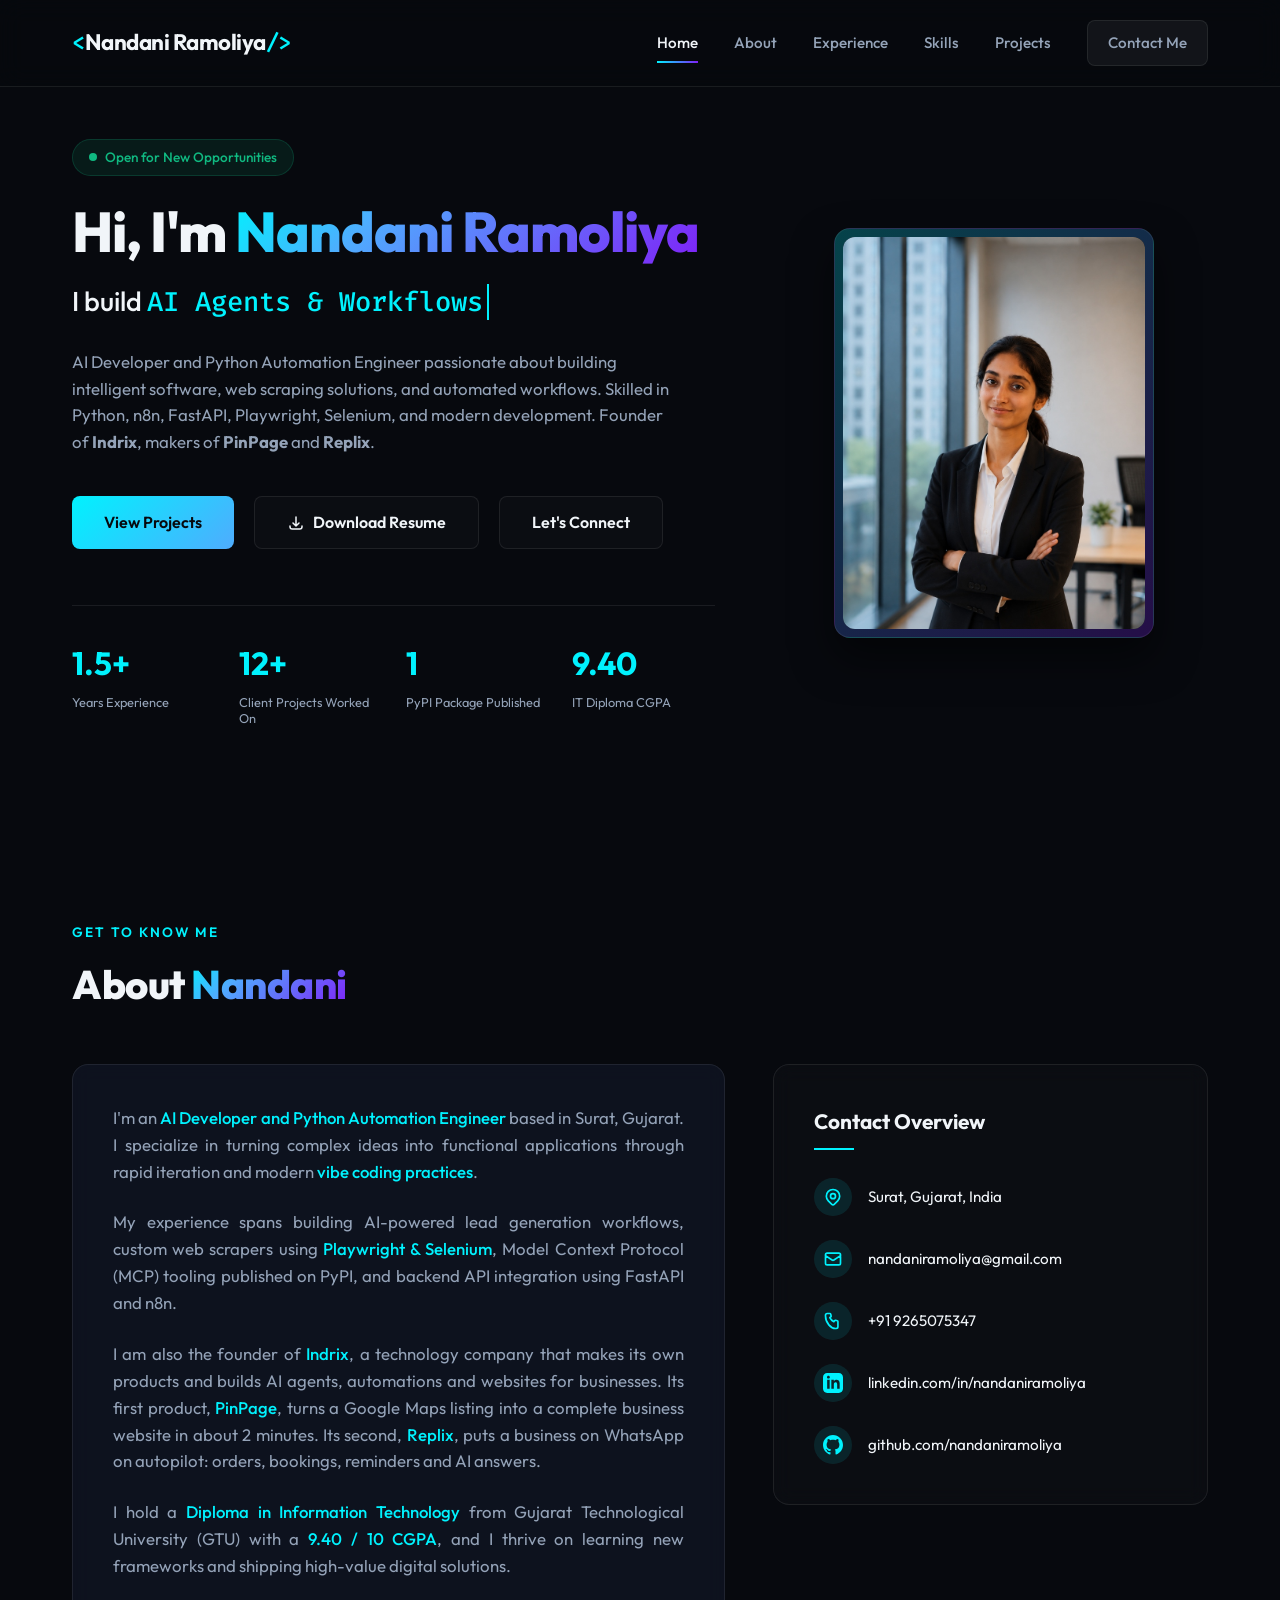
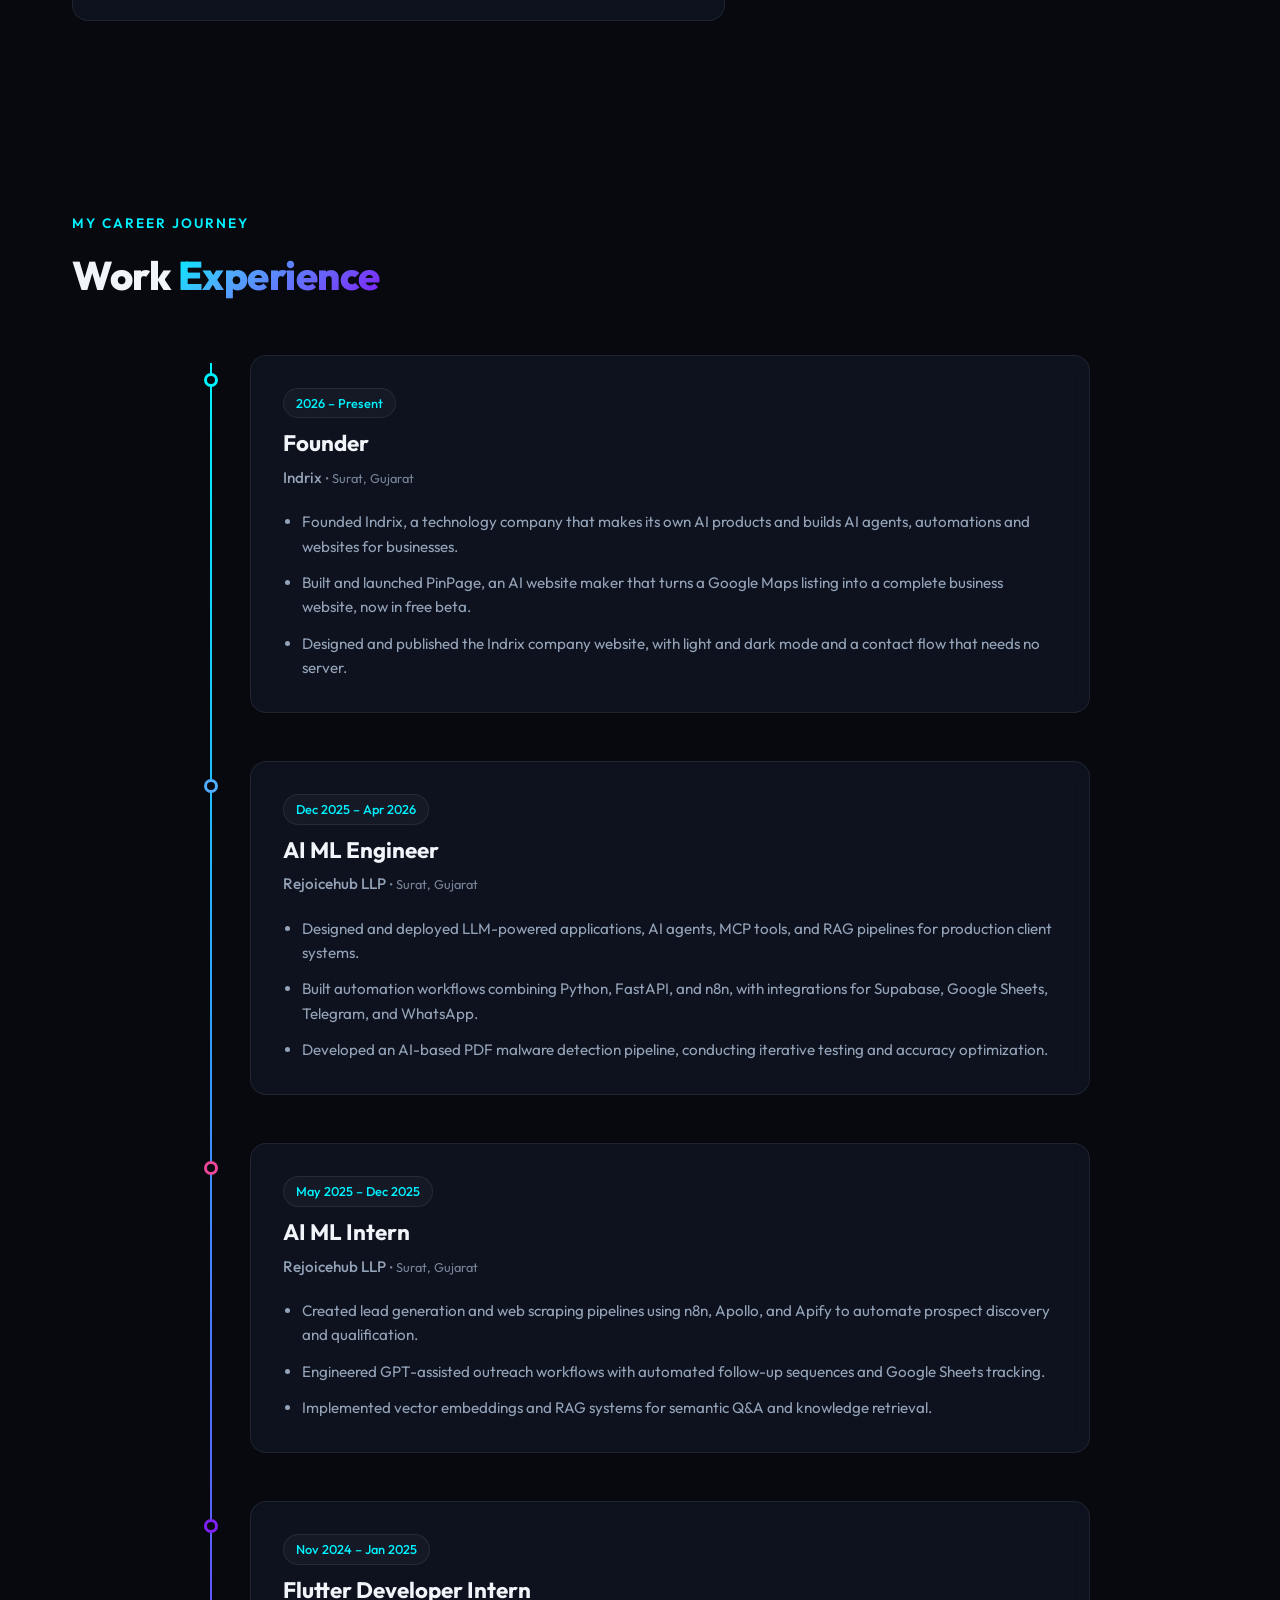
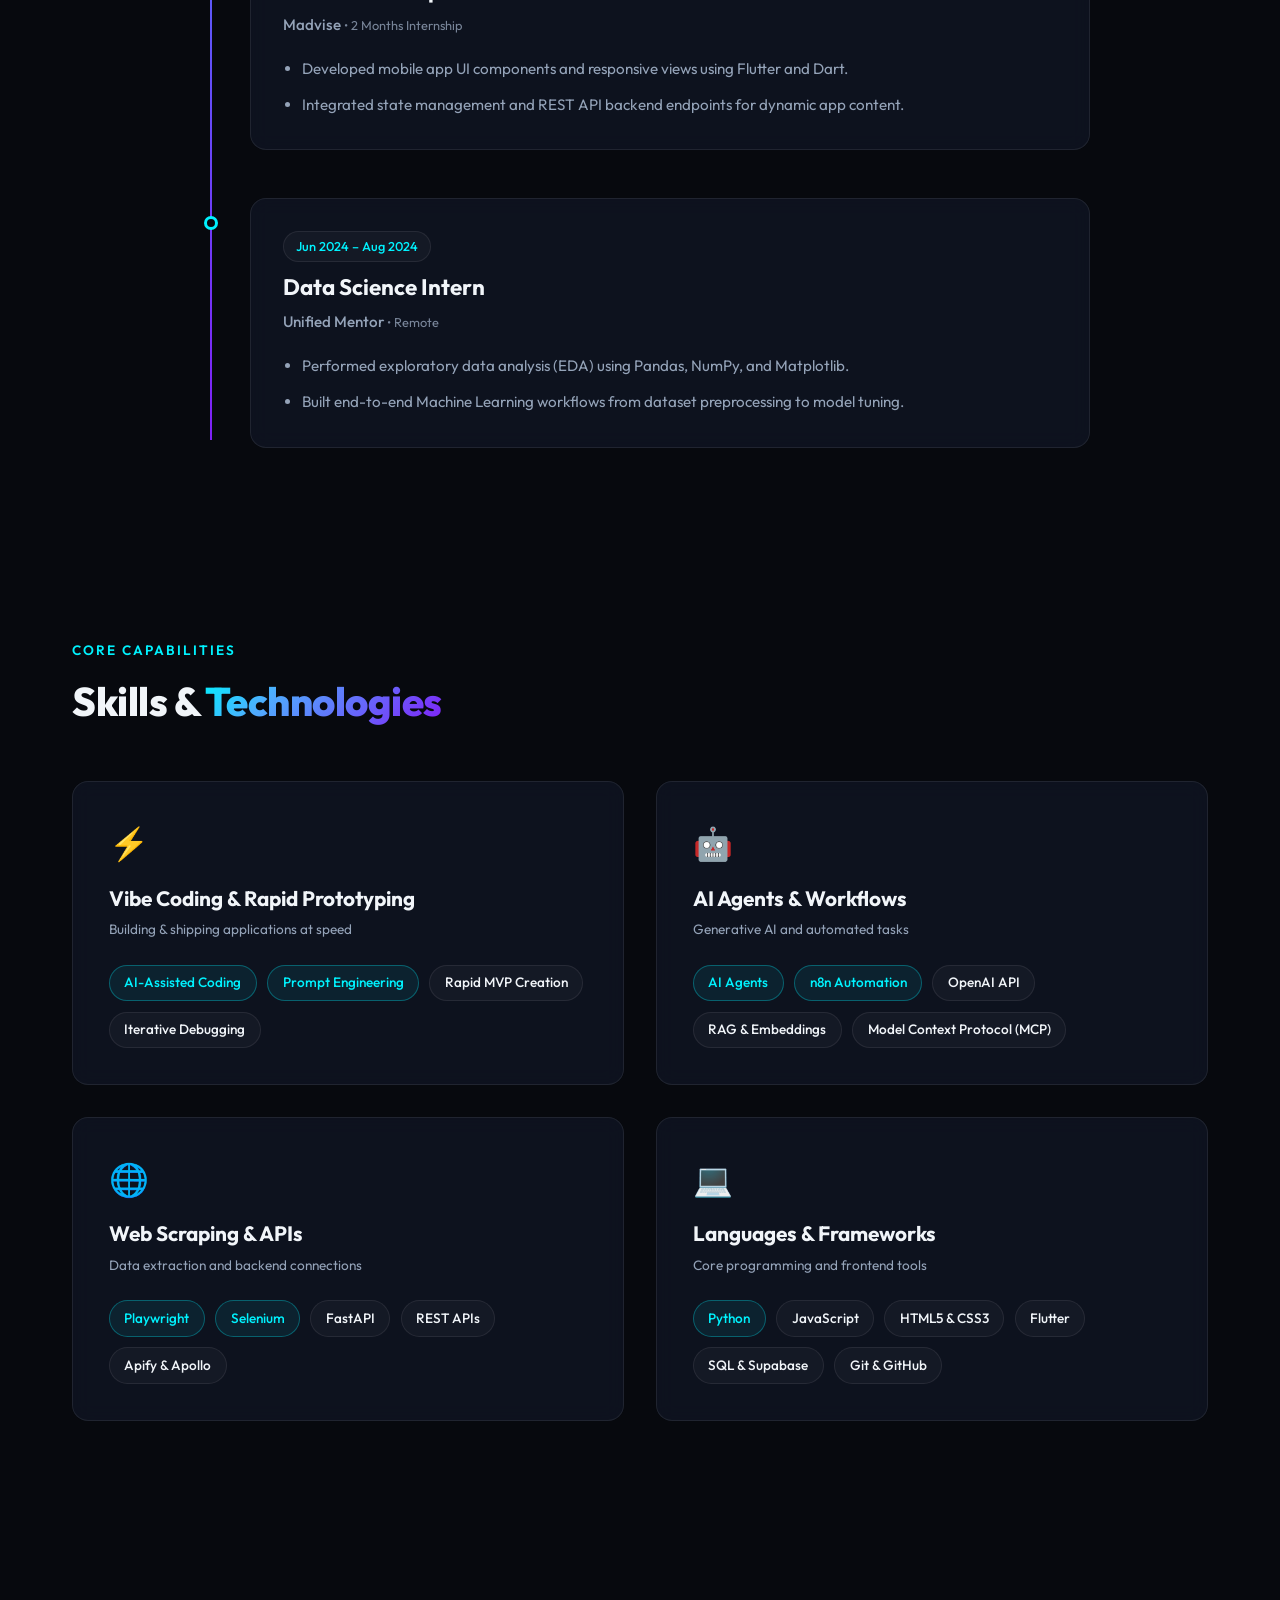
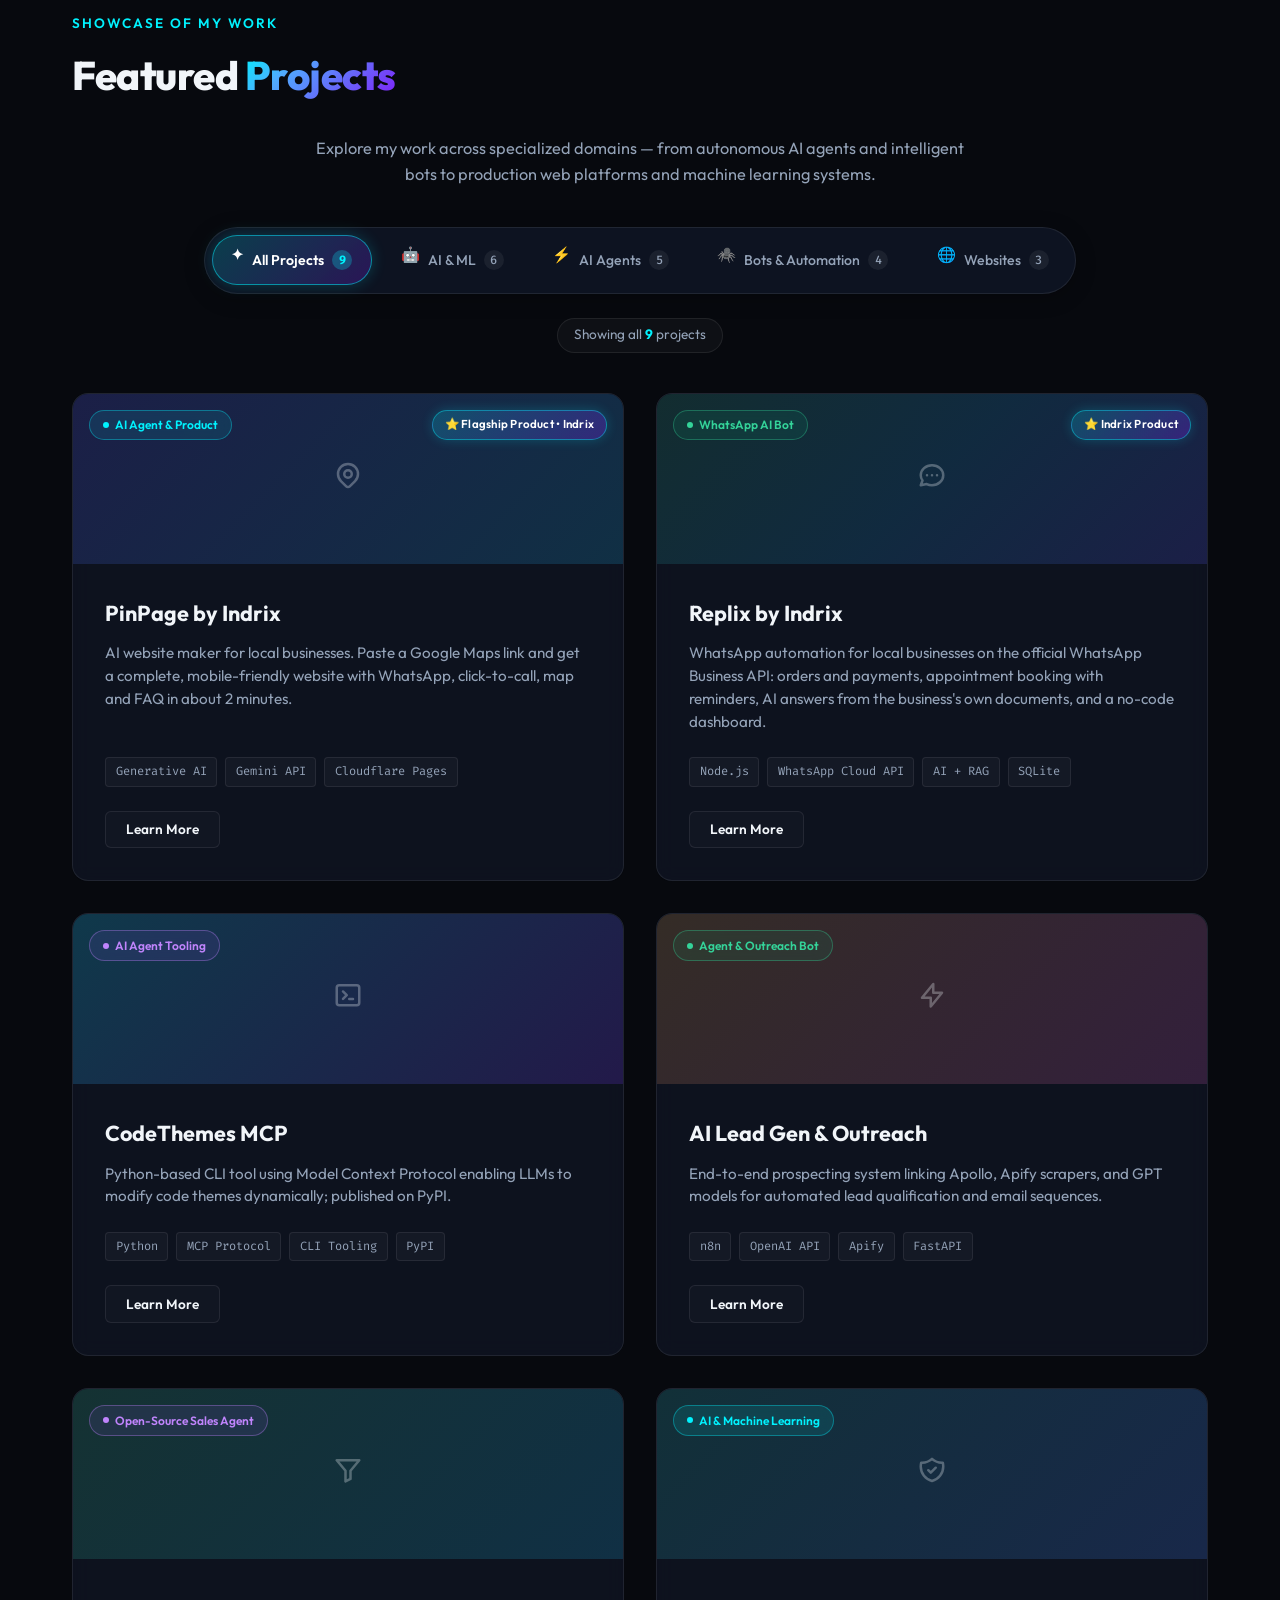
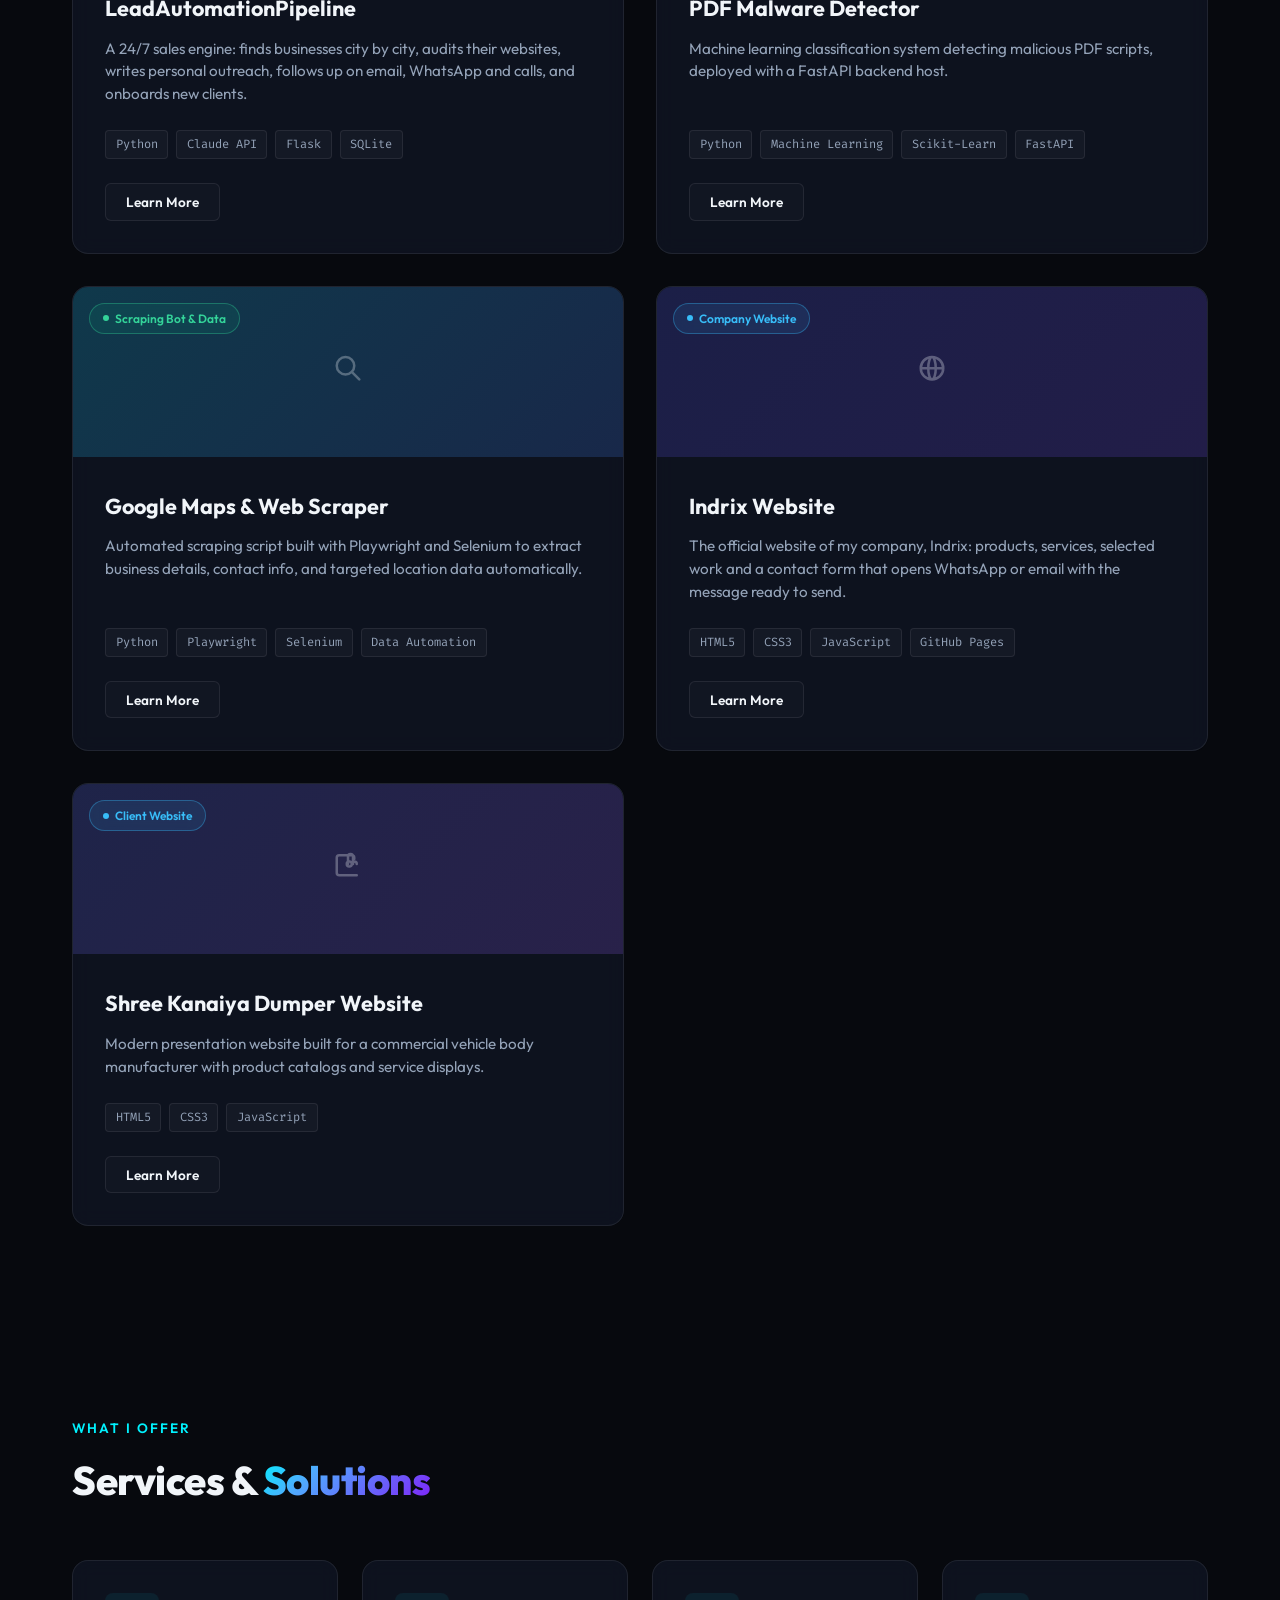
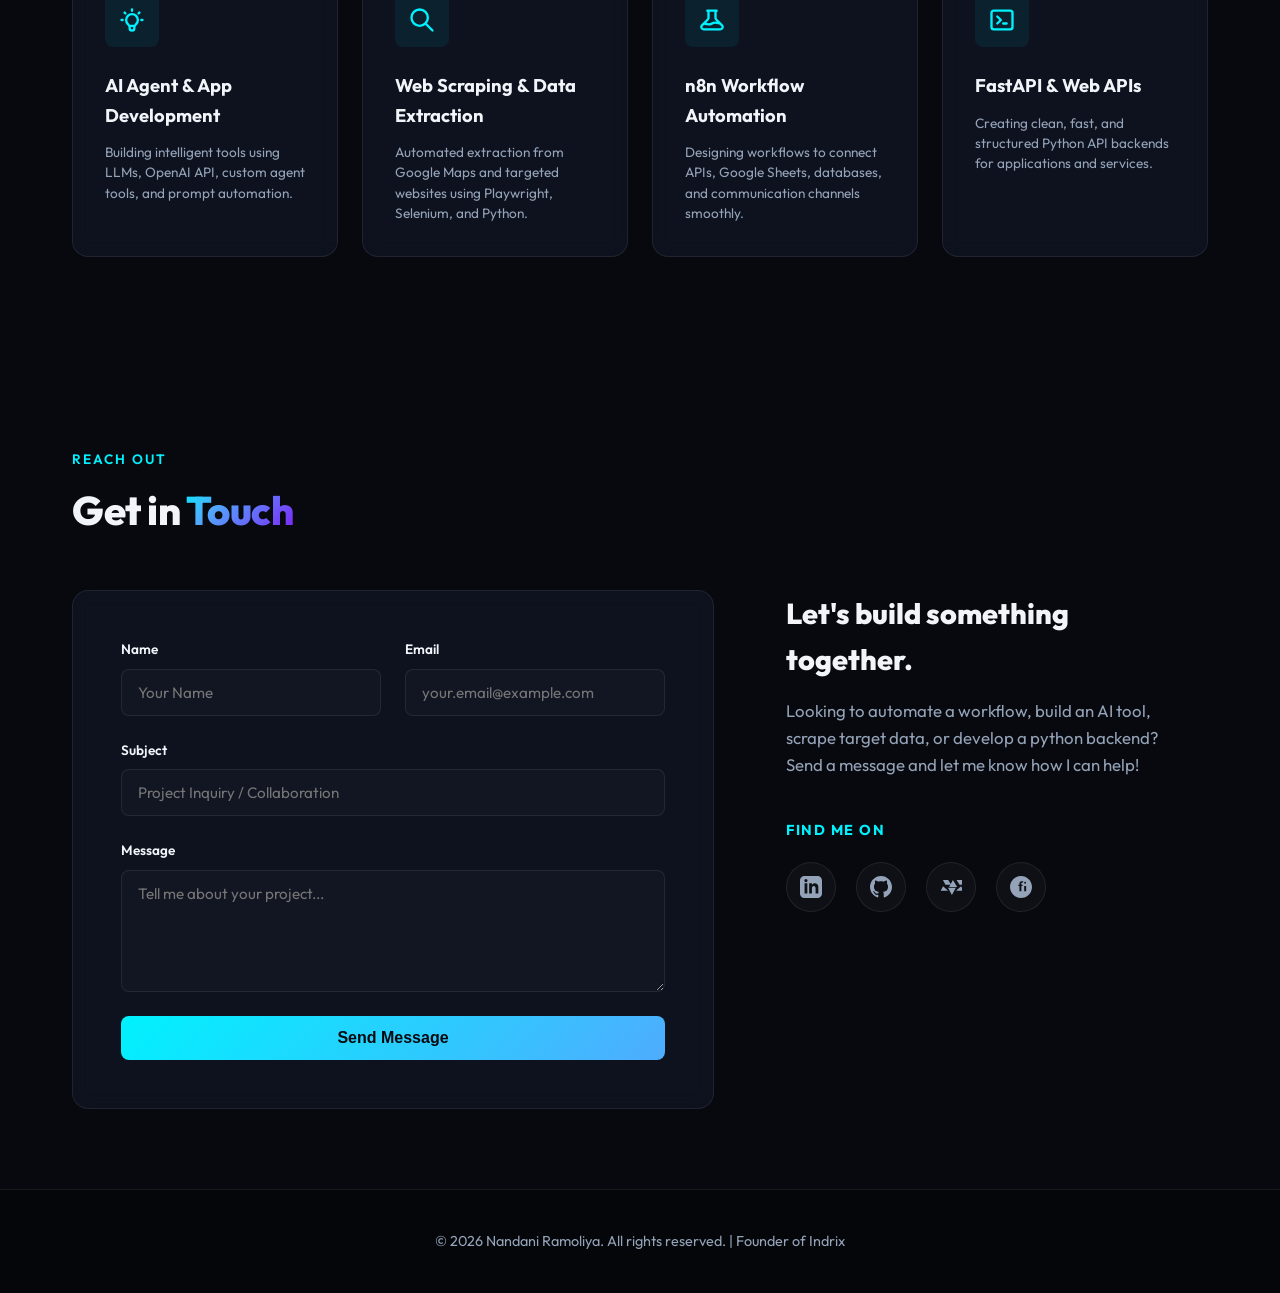
==== commit 5361e932: "Add LeadAutomationPipeline project card and details pop-up - New card in Featured Projects (AI & ML," ====
--- a/index.html
+++ b/index.html
@@ -371,22 +371,22 @@
                         <button class="project-category-btn active" data-filter="all" role="tab" aria-selected="true">
                             <span class="category-icon">✦</span>
                             <span class="category-name">All Projects</span>
-                            <span class="category-count">8</span>
+                            <span class="category-count">9</span>
                         </button>
                         <button class="project-category-btn" data-filter="ai" role="tab" aria-selected="false">
                             <span class="category-icon">🤖</span>
                             <span class="category-name">AI & ML</span>
-                            <span class="category-count">5</span>
+                            <span class="category-count">6</span>
                         </button>
                         <button class="project-category-btn" data-filter="agent" role="tab" aria-selected="false">
                             <span class="category-icon">⚡</span>
                             <span class="category-name">AI Agents</span>
-                            <span class="category-count">4</span>
+                            <span class="category-count">5</span>
                         </button>
                         <button class="project-category-btn" data-filter="bot" role="tab" aria-selected="false">
                             <span class="category-icon">🕷️</span>
                             <span class="category-name">Bots & Automation</span>
-                            <span class="category-count">3</span>
+                            <span class="category-count">4</span>
                         </button>
                         <button class="project-category-btn" data-filter="website" role="tab" aria-selected="false">
                             <span class="category-icon">🌐</span>
@@ -397,7 +397,7 @@
                 </div>
 
                 <div class="projects-status-line">
-                    <span class="projects-count-badge" id="projects-counter">Showing all <strong>8</strong> projects</span>
+                    <span class="projects-count-badge" id="projects-counter">Showing all <strong>9</strong> projects</span>
                 </div>
                 
                 <div class="projects-grid" data-active-filter="all">
@@ -485,6 +485,28 @@
                                 <span>OpenAI API</span>
                                 <span>Apify</span>
                                 <span>FastAPI</span>
+                            </div>
+                            <button class="project-btn btn-sm">Learn More</button>
+                        </div>
+                    </div>
+
+                    <!-- Project: LeadAutomationPipeline (open source) -->
+                    <div class="project-card" data-project="leadpipe" data-category="ai agent bot">
+                        <div class="project-img-wrapper">
+                            <div class="project-gradient-overlay leadpipe-gradient"></div>
+                            <span class="project-tag tag-agent"><span class="tag-dot"></span> Open-Source Sales Agent</span>
+                            <div class="project-icon-top">
+                                <svg xmlns="http://www.w3.org/2000/svg" width="30" height="30" fill="none" viewBox="0 0 24 24" stroke="currentColor"><path stroke-linecap="round" stroke-linejoin="round" stroke-width="2" d="M3 4h18l-7 8.5V19l-4 2v-8.5L3 4z"/></svg>
+                            </div>
+                        </div>
+                        <div class="project-info">
+                            <h3 class="project-title">LeadAutomationPipeline</h3>
+                            <p class="project-desc">A 24/7 sales engine: finds businesses city by city, audits their websites, writes personal outreach, follows up on email, WhatsApp and calls, and onboards new clients.</p>
+                            <div class="project-tech">
+                                <span>Python</span>
+                                <span>Claude API</span>
+                                <span>Flask</span>
+                                <span>SQLite</span>
                             </div>
                             <button class="project-btn btn-sm">Learn More</button>
                         </div>
@@ -926,6 +948,47 @@
         </div>
     </div>
 
+    <!-- LeadAutomationPipeline Modal -->
+    <div class="project-modal" id="modal-leadpipe">
+        <div class="modal-backdrop"></div>
+        <div class="modal-content">
+            <button class="modal-close" aria-label="Close Modal">&times;</button>
+            <div class="modal-body-content">
+                <span class="modal-tag tag-agent">AI Agent & Sales Automation</span>
+                <h3 class="modal-title">LeadAutomationPipeline</h3>
+                <h4 class="modal-subtitle">Open-source 24/7 lead generation, outreach and follow-up engine</h4>
+
+                <div class="modal-desc">
+                    <p>A self-hosted sales pipeline that runs in the background around the clock. It finishes one area, then rolls out city by city worldwide; reads each business's website for real, provable problems; finds the decision-maker and a verified email; and writes one personal message per lead with Claude or built-in templates.</p>
+
+                    <h5>Key Features:</h5>
+                    <ul>
+                        <li>Finds leads area by area worldwide (OpenStreetMap, Google Maps via Serper or Places, Google Sheets import) and scores them on 22 buying signals backed by evidence.</li>
+                        <li>Sends email automatically at human speed, with warm-up, daily caps, the recipient's office hours and several mailboxes; WhatsApp, Instagram, LinkedIn and call tasks are prepared as one-click actions.</li>
+                        <li>Reads replies, understands the intent, and runs a different follow-up track for every outcome: interested, call booked, proposal, not now (30/60/90 days), no reply (polite close) or unsubscribe.</li>
+                        <li>Onboards new clients after "yes": contract, payment, welcome document, kickoff, access and client portal, then check-ins, testimonials and referrals.</li>
+                        <li>Runs as a background service on Windows, macOS or Linux, with a simple five-page dashboard, safety checks on every message and 42 automated tests.</li>
+                    </ul>
+
+                    <h5>Technical Stack:</h5>
+                    <div class="project-tech">
+                        <span>Python</span>
+                        <span>Flask</span>
+                        <span>SQLite</span>
+                        <span>Claude API</span>
+                        <span>OpenStreetMap</span>
+                        <span>SMTP / IMAP</span>
+                    </div>
+                </div>
+
+                <div class="modal-actions">
+                    <a href="https://github.com/NandaniRamoliya/LeadAutomationPipeline" target="_blank" rel="noopener" class="btn btn-primary btn-sm">View on GitHub</a>
+                    <a href="https://github.com/NandaniRamoliya/LeadAutomationPipeline/blob/main/docs/pdf/LeadAutomationPipeline-User-Guide.pdf" target="_blank" rel="noopener" class="btn btn-outline btn-sm">User Guide (PDF)</a>
+                </div>
+            </div>
+        </div>
+    </div>
+
     <!-- PDF Malware Modal -->
     <div class="project-modal" id="modal-malware">
         <div class="modal-backdrop"></div>
--- a/style.css
+++ b/style.css
@@ -1018,6 +1018,10 @@
 
 .leadgen-gradient {
     background: linear-gradient(135deg, #f59e0b, #ec4899);
+}
+
+.leadpipe-gradient {
+    background: linear-gradient(135deg, #22c55e, #06b6d4);
 }
 
 .malware-gradient {
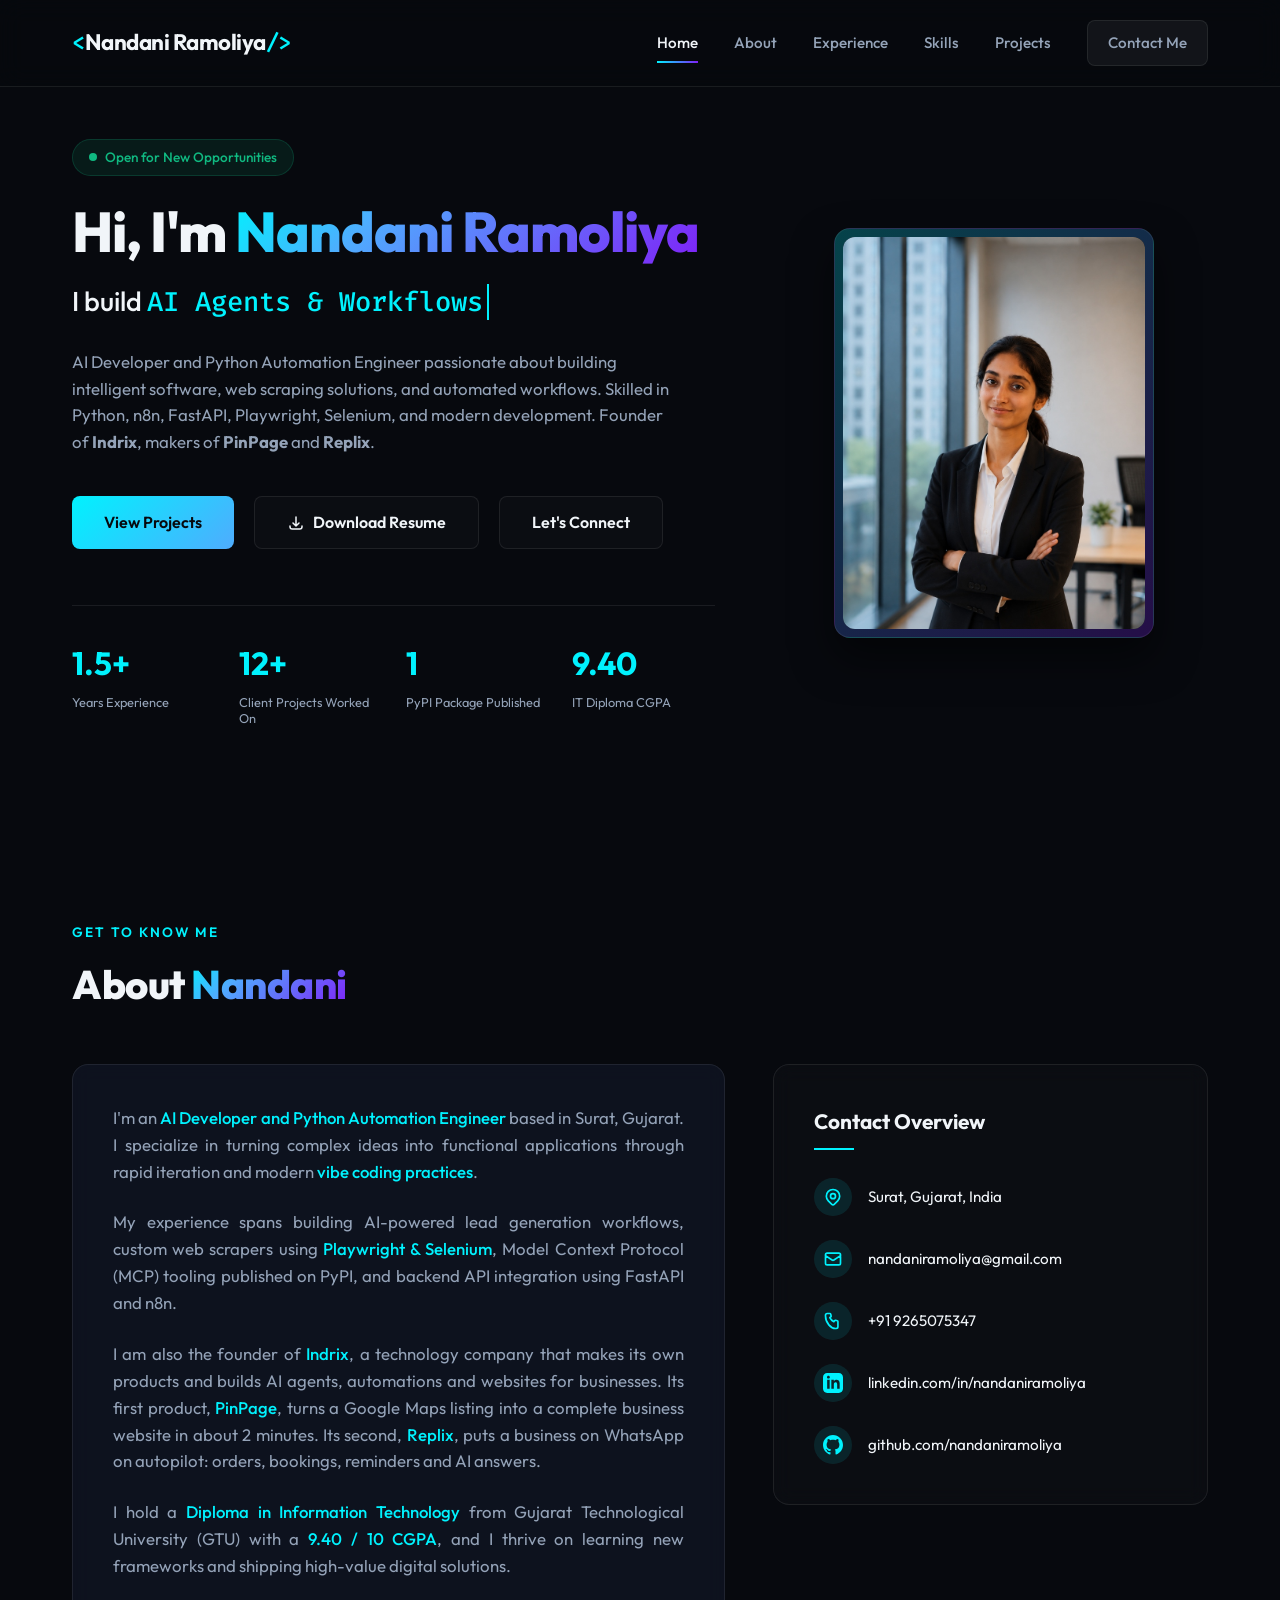
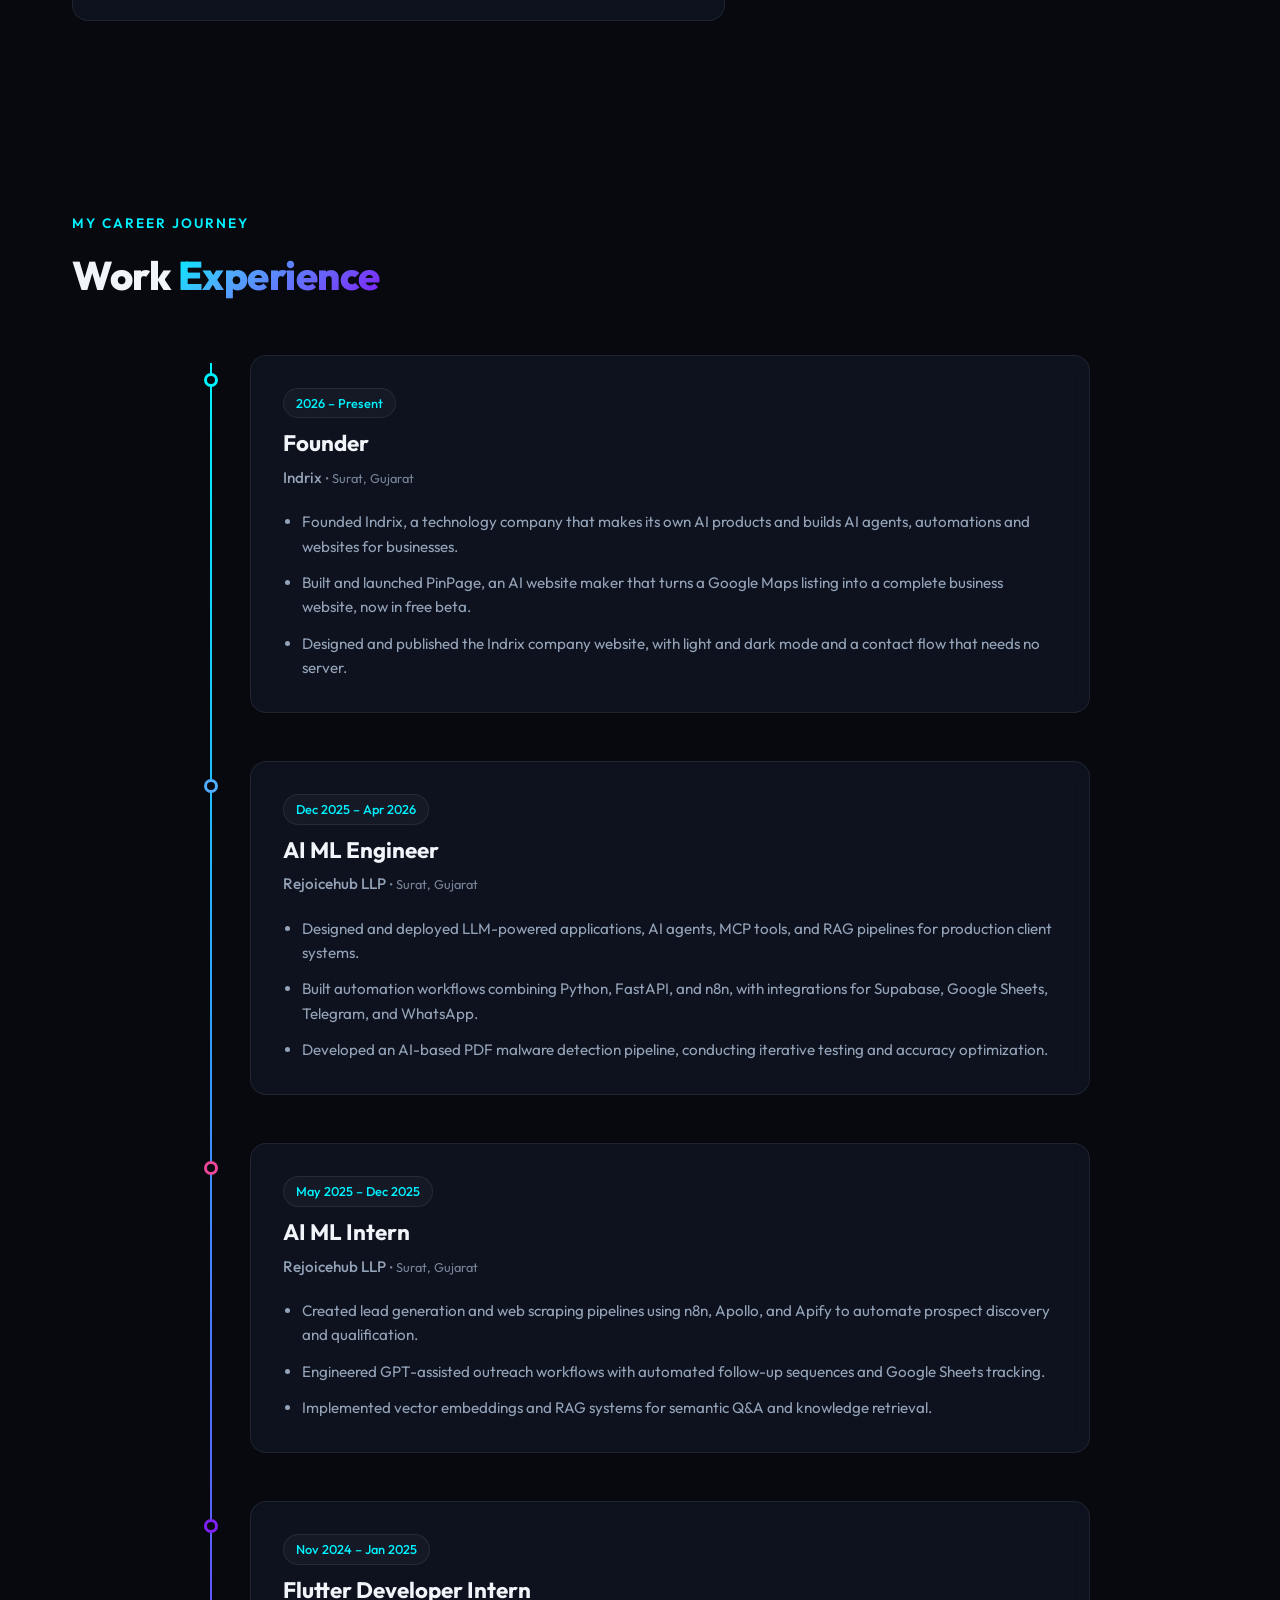
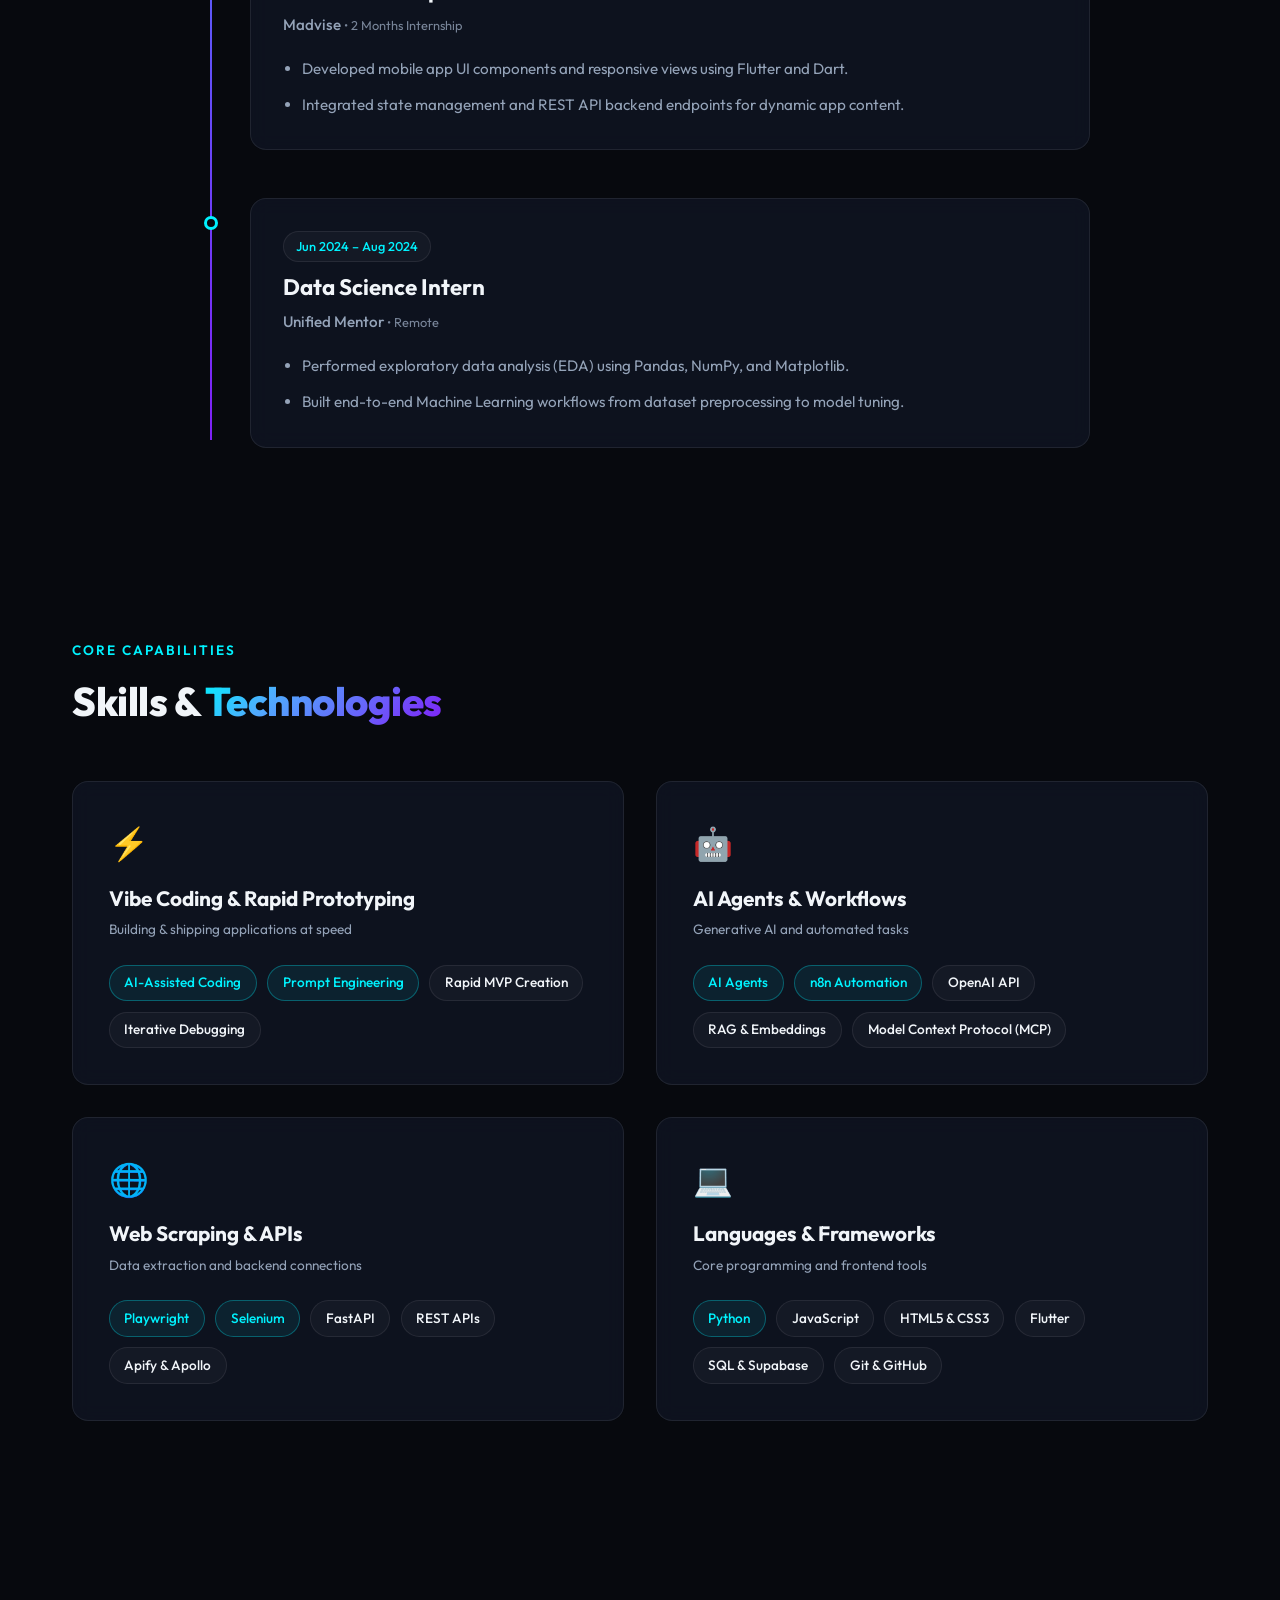
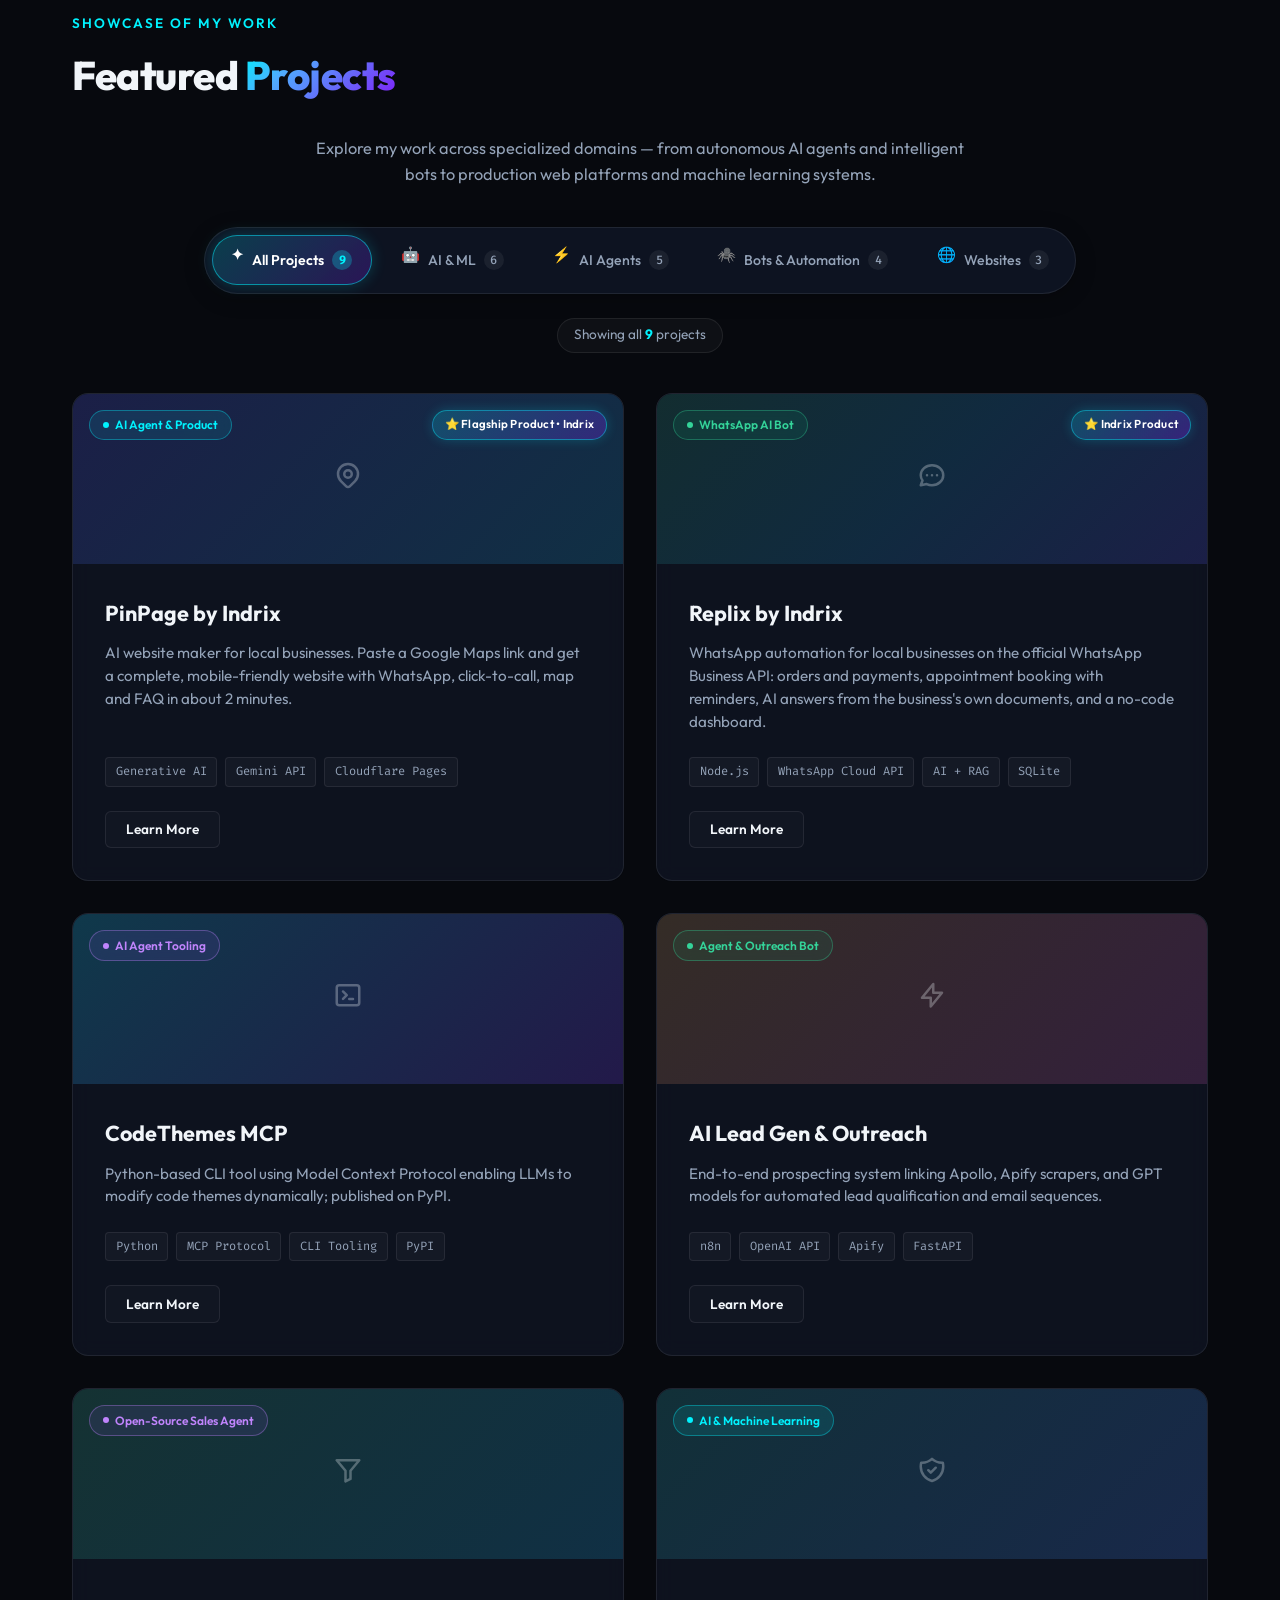
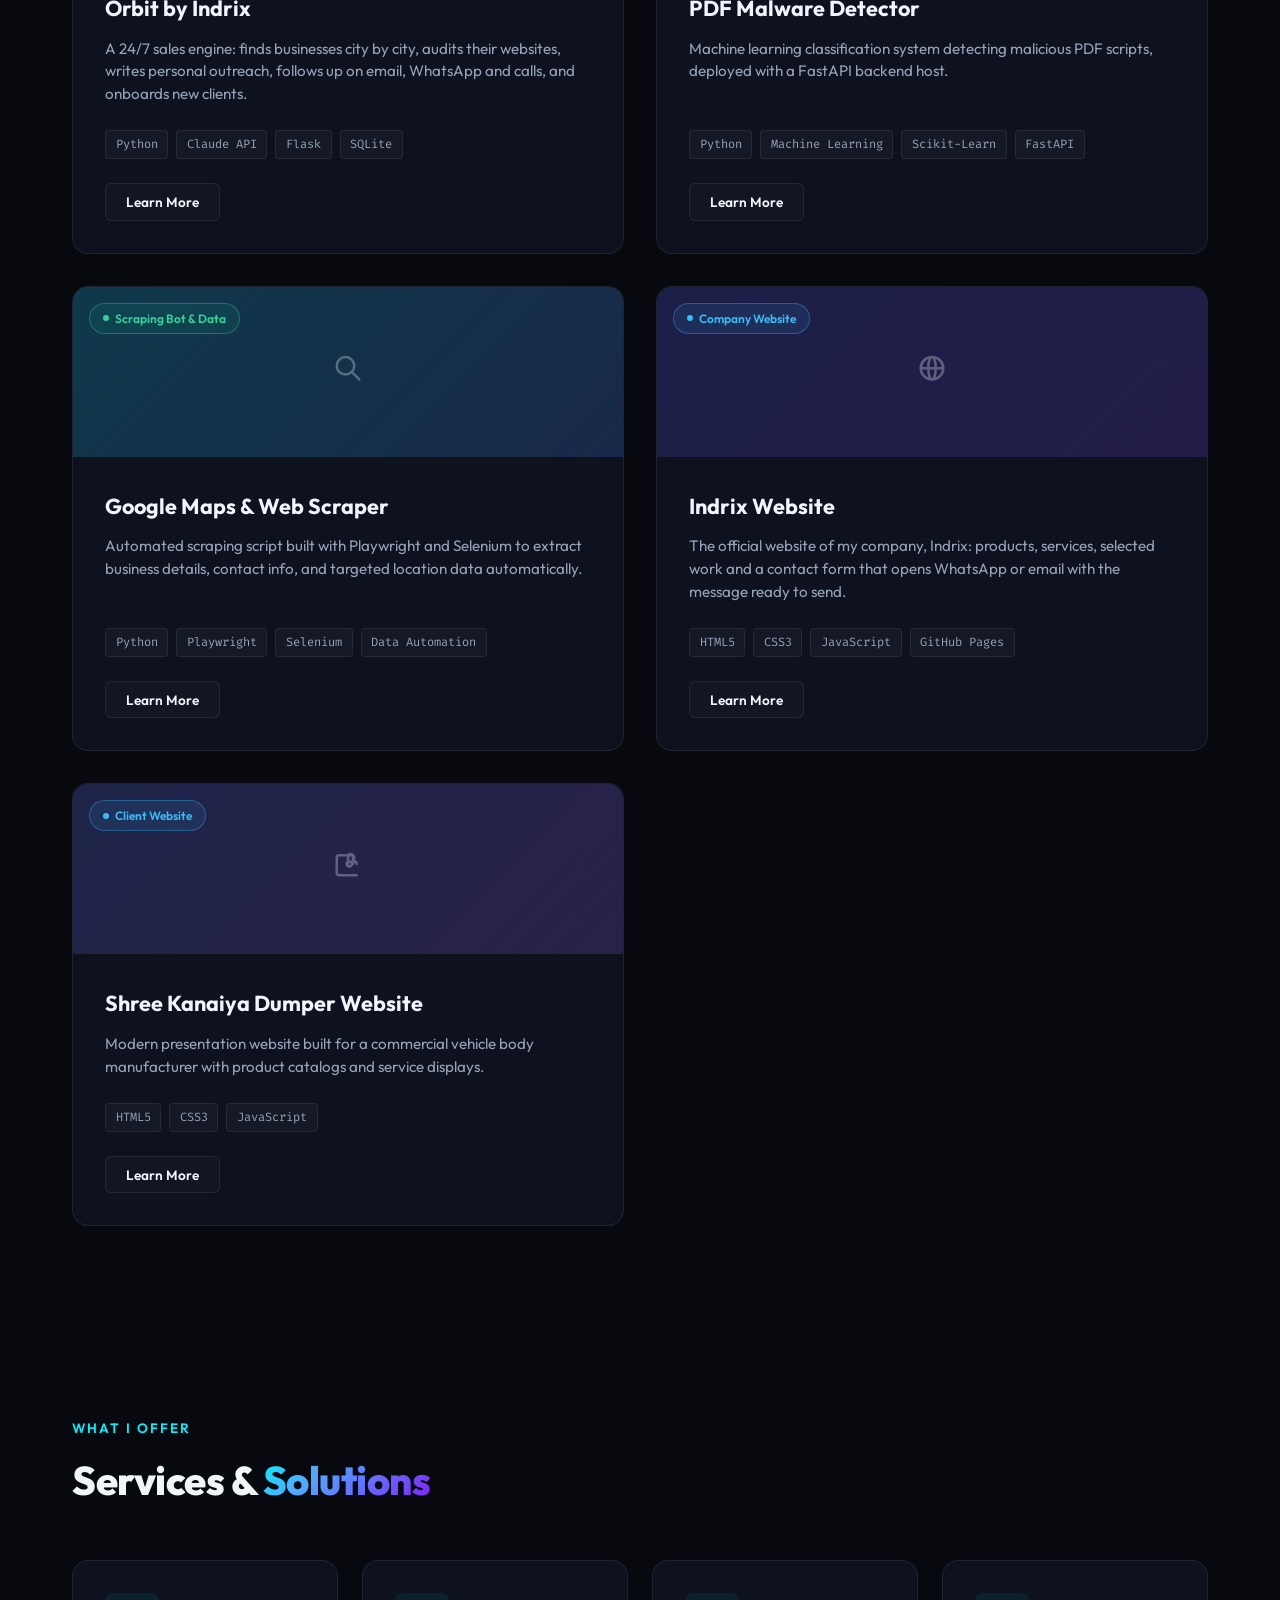
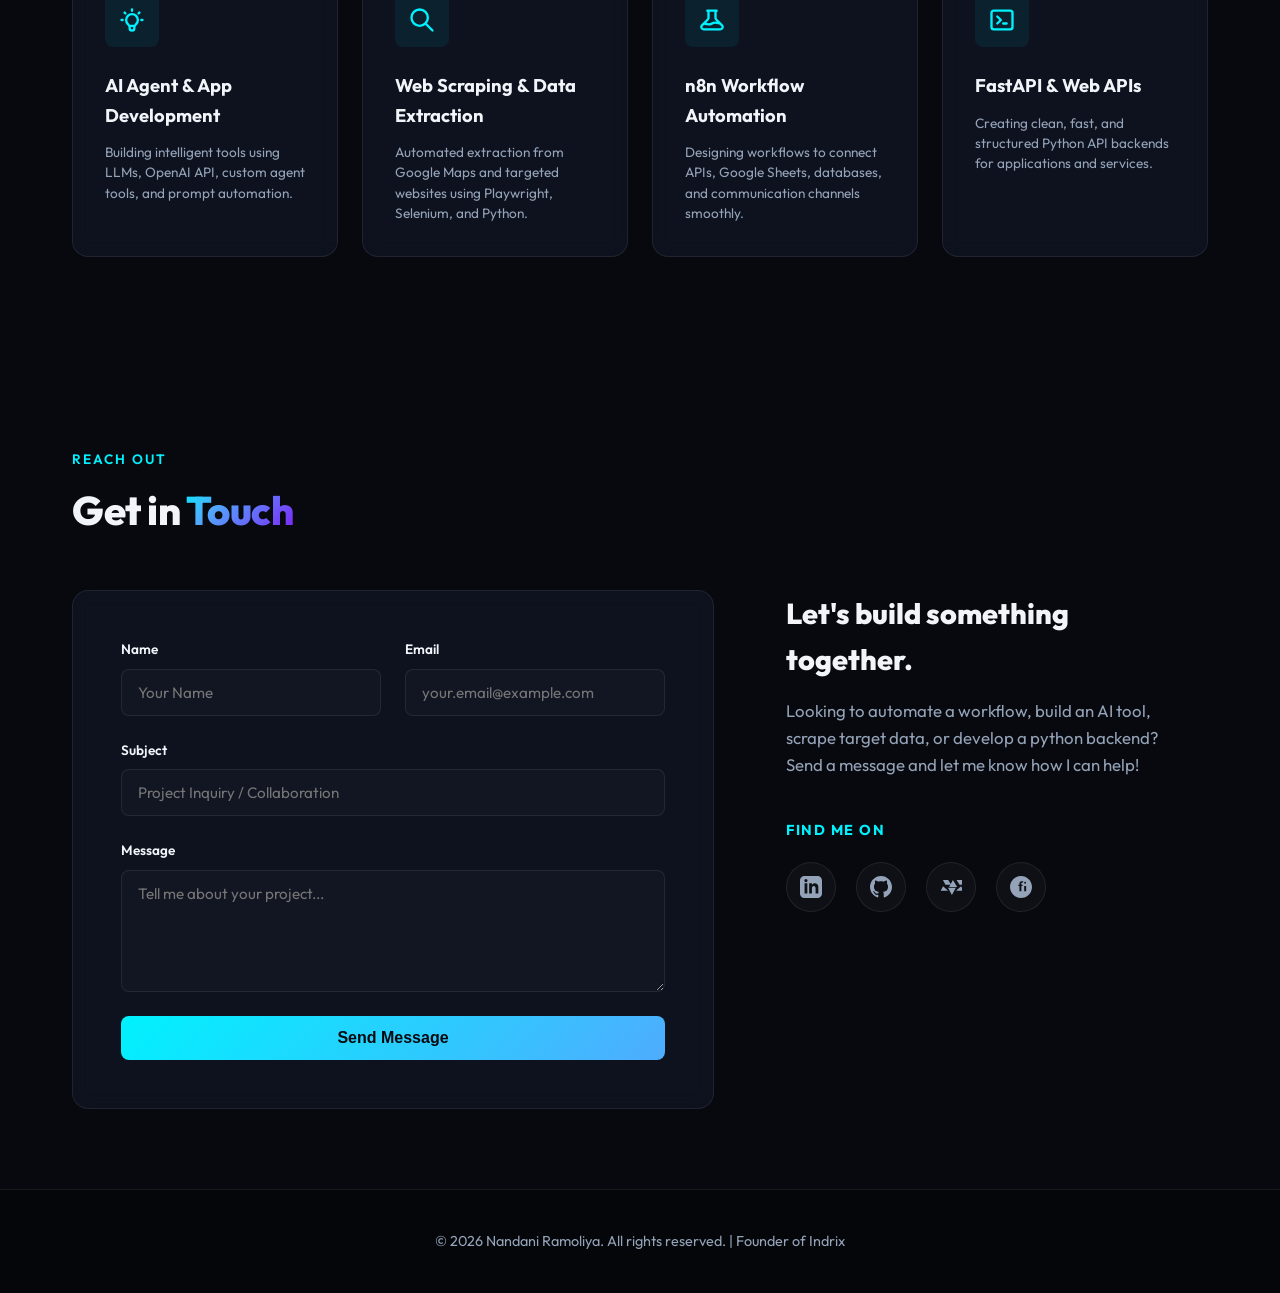
==== commit f52b0761: "Rename LeadAutomationPipeline project to Orbit by Indrix Co-Authored-By: Claude Opus 5.5 <noreply@an" ====
--- a/index.html
+++ b/index.html
@@ -490,7 +490,7 @@
                         </div>
                     </div>
 
-                    <!-- Project: LeadAutomationPipeline (open source) -->
+                    <!-- Project: Orbit by Indrix (open source) -->
                     <div class="project-card" data-project="leadpipe" data-category="ai agent bot">
                         <div class="project-img-wrapper">
                             <div class="project-gradient-overlay leadpipe-gradient"></div>
@@ -500,7 +500,7 @@
                             </div>
                         </div>
                         <div class="project-info">
-                            <h3 class="project-title">LeadAutomationPipeline</h3>
+                            <h3 class="project-title">Orbit by Indrix</h3>
                             <p class="project-desc">A 24/7 sales engine: finds businesses city by city, audits their websites, writes personal outreach, follows up on email, WhatsApp and calls, and onboards new clients.</p>
                             <div class="project-tech">
                                 <span>Python</span>
@@ -948,15 +948,15 @@
         </div>
     </div>
 
-    <!-- LeadAutomationPipeline Modal -->
+    <!-- Orbit Modal -->
     <div class="project-modal" id="modal-leadpipe">
         <div class="modal-backdrop"></div>
         <div class="modal-content">
             <button class="modal-close" aria-label="Close Modal">&times;</button>
             <div class="modal-body-content">
                 <span class="modal-tag tag-agent">AI Agent & Sales Automation</span>
-                <h3 class="modal-title">LeadAutomationPipeline</h3>
-                <h4 class="modal-subtitle">Open-source 24/7 lead generation, outreach and follow-up engine</h4>
+                <h3 class="modal-title">Orbit</h3>
+                <h4 class="modal-subtitle">Open-source 24/7 lead generation, outreach and follow-up engine, by Indrix</h4>
 
                 <div class="modal-desc">
                     <p>A self-hosted sales pipeline that runs in the background around the clock. It finishes one area, then rolls out city by city worldwide; reads each business's website for real, provable problems; finds the decision-maker and a verified email; and writes one personal message per lead with Claude or built-in templates.</p>
@@ -983,7 +983,7 @@
 
                 <div class="modal-actions">
                     <a href="https://github.com/NandaniRamoliya/LeadAutomationPipeline" target="_blank" rel="noopener" class="btn btn-primary btn-sm">View on GitHub</a>
-                    <a href="https://github.com/NandaniRamoliya/LeadAutomationPipeline/blob/main/docs/pdf/LeadAutomationPipeline-User-Guide.pdf" target="_blank" rel="noopener" class="btn btn-outline btn-sm">User Guide (PDF)</a>
+                    <a href="https://github.com/NandaniRamoliya/LeadAutomationPipeline/blob/main/docs/pdf/Orbit-User-Guide.pdf" target="_blank" rel="noopener" class="btn btn-outline btn-sm">User Guide (PDF)</a>
                 </div>
             </div>
         </div>
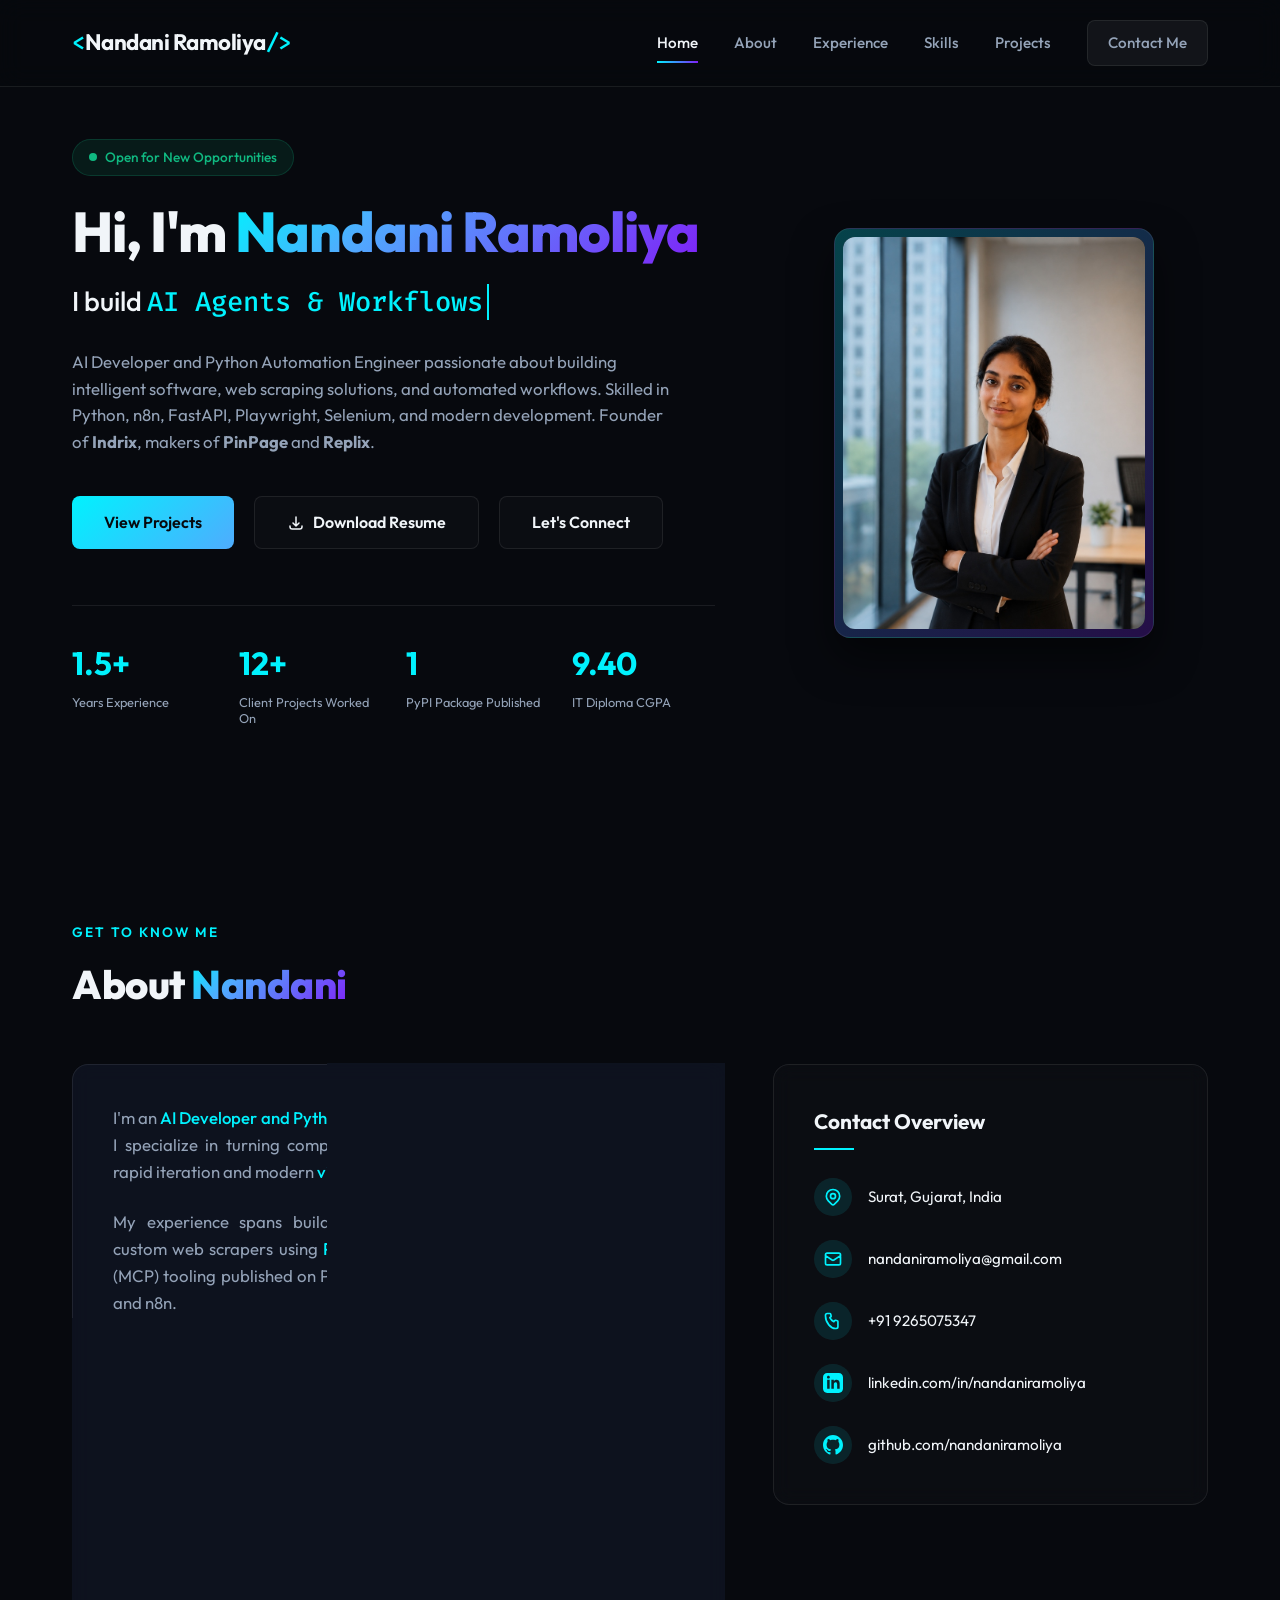
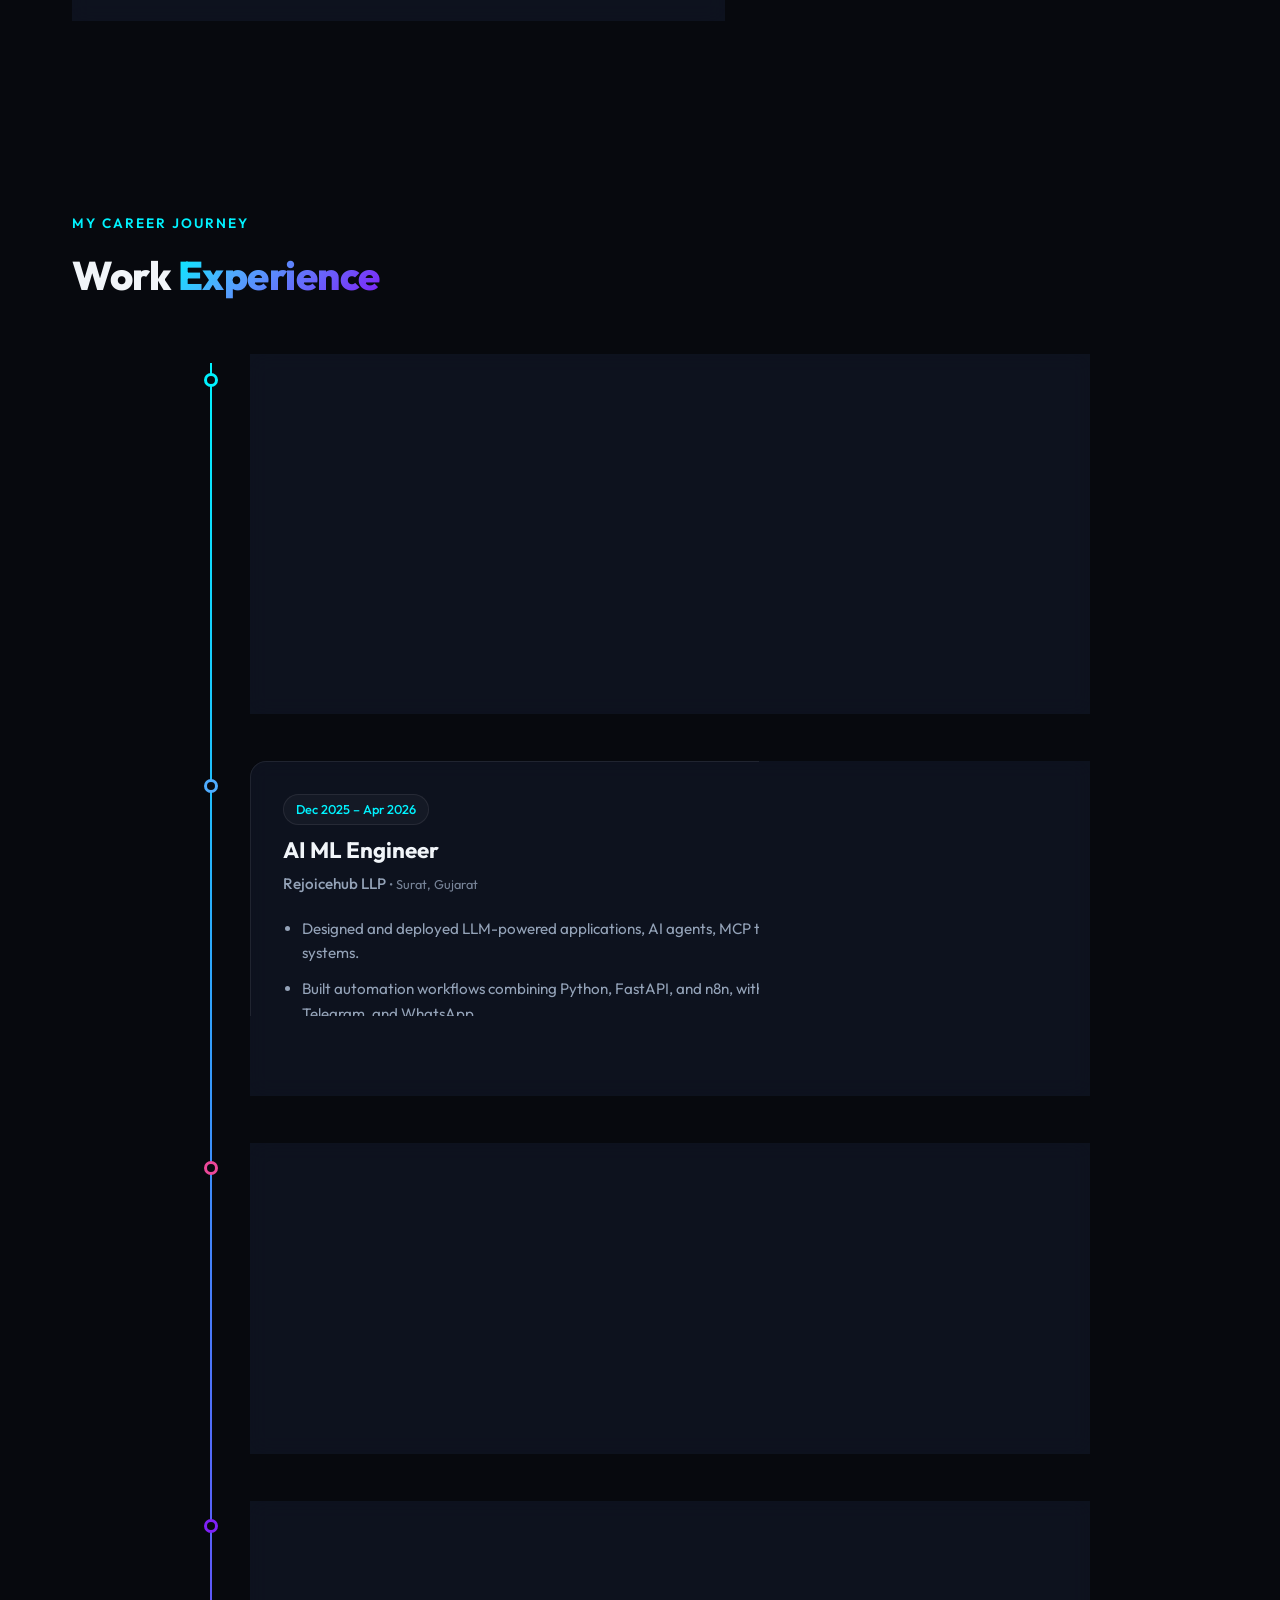
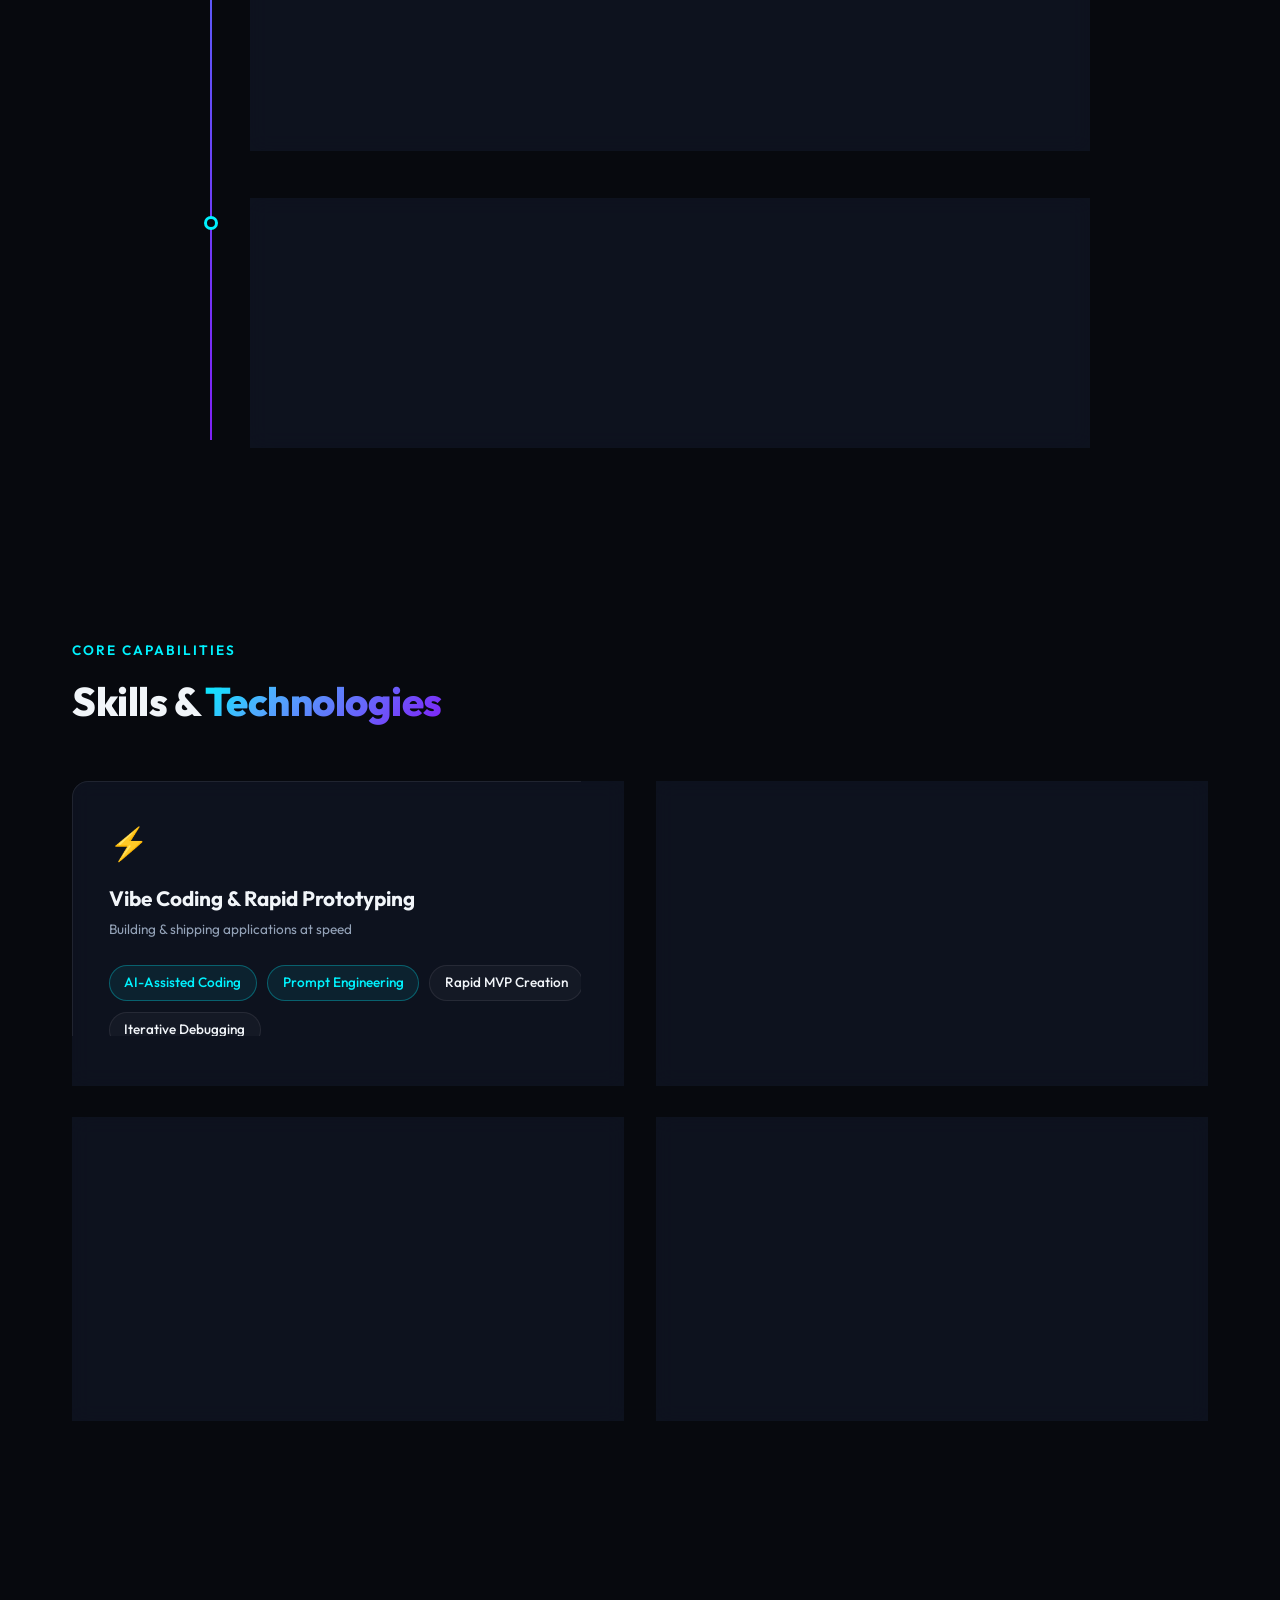
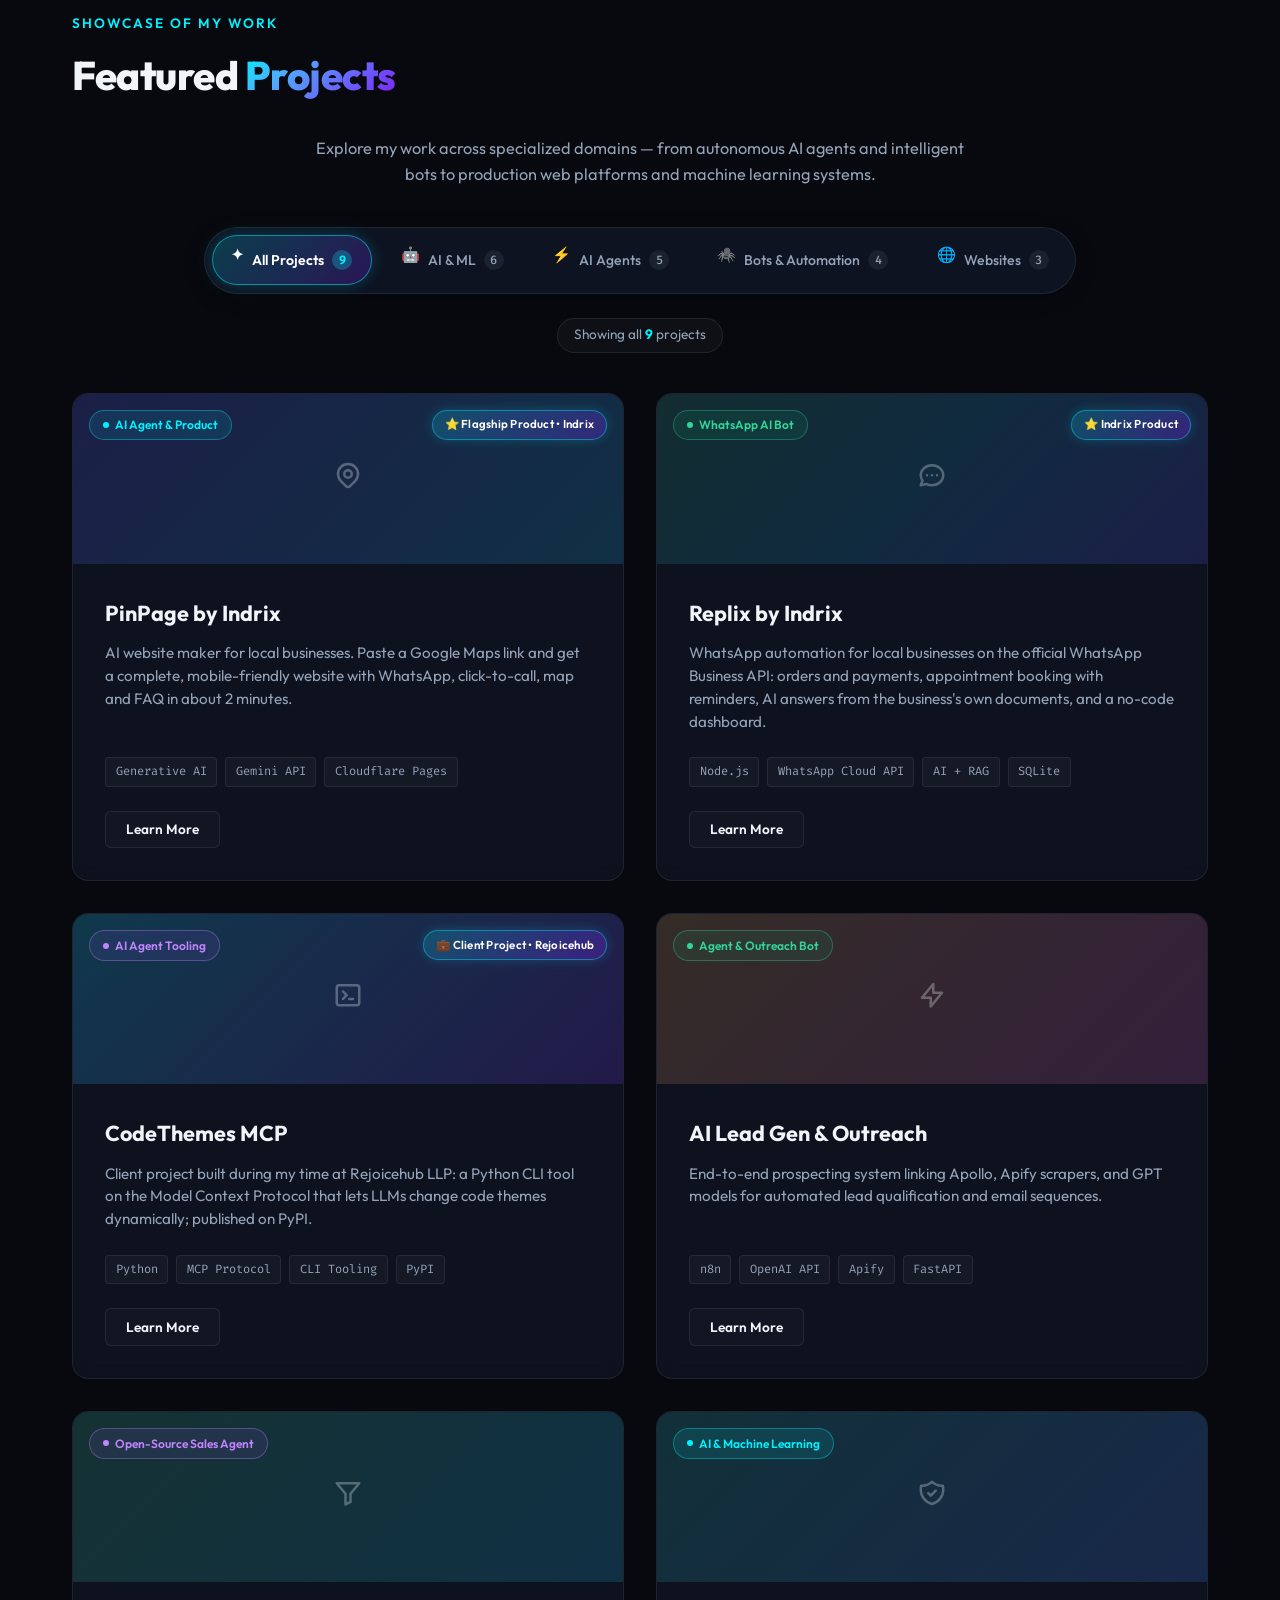
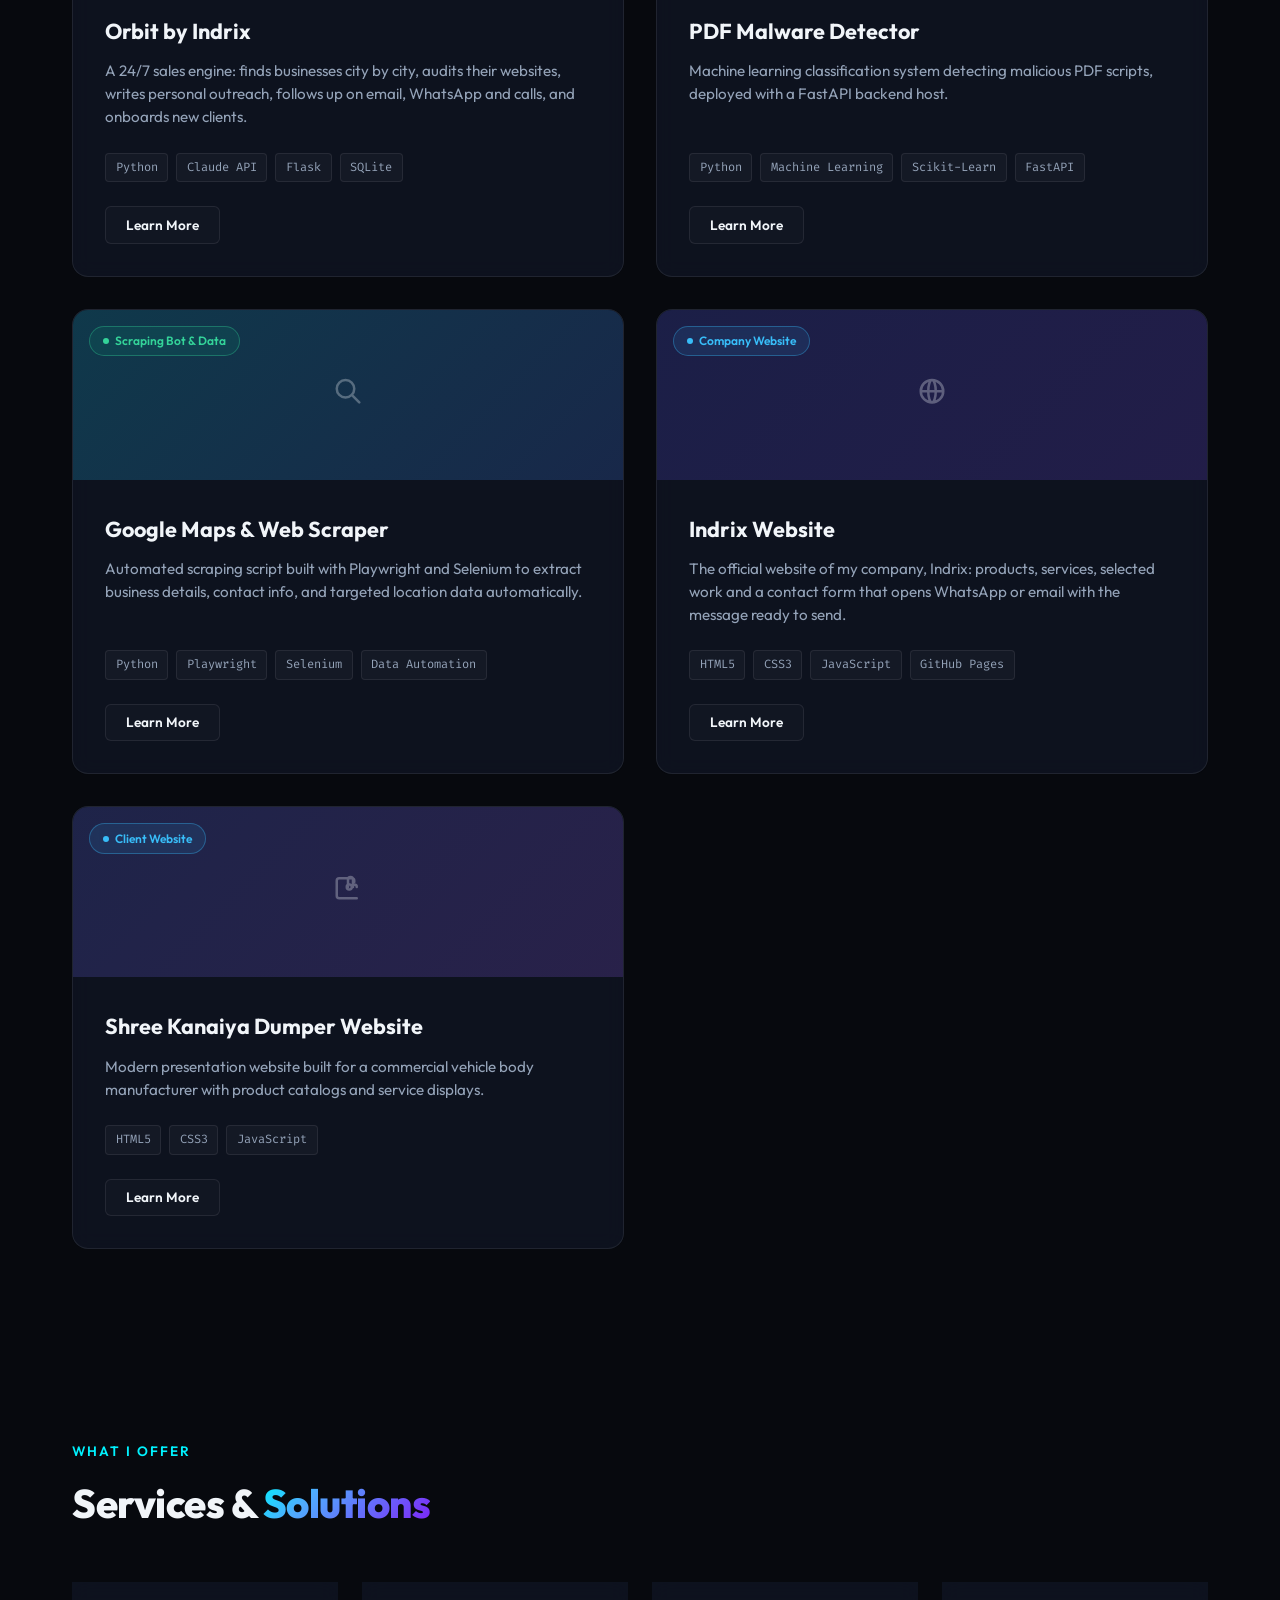
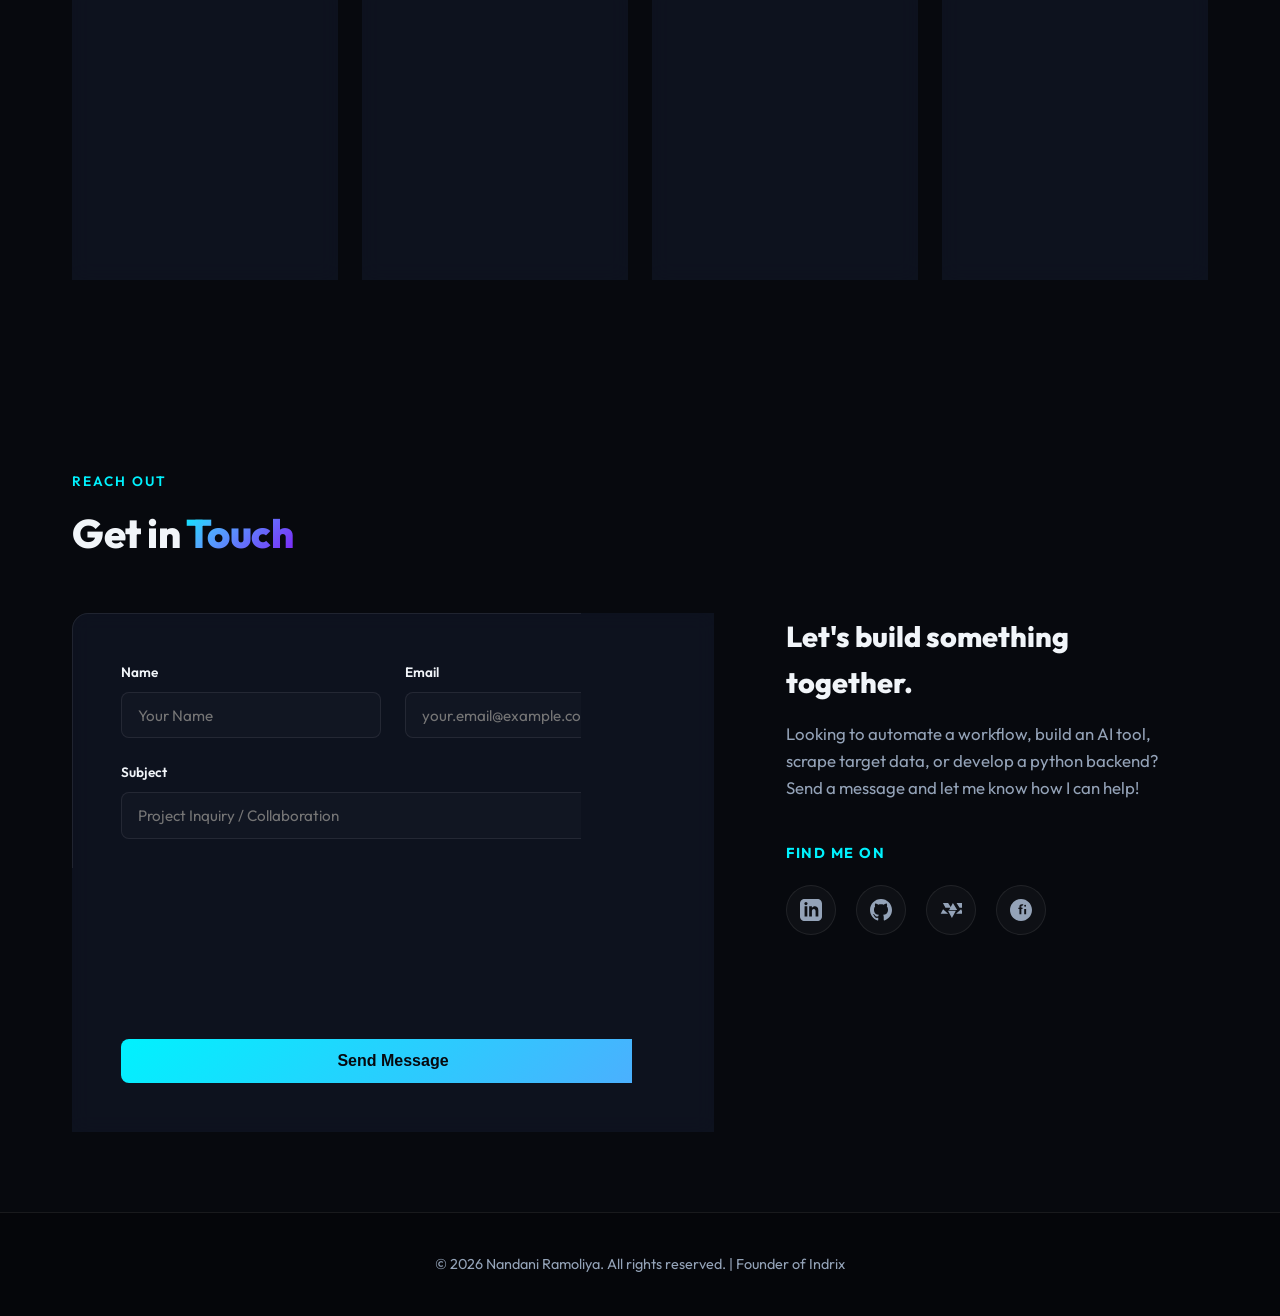
==== commit 2c4d88d6: "Mark CodeThemes MCP as a client project built at Rejoicehub LLP Co-Authored-By: Claude Opus 5.5 <nor" ====
--- a/index.html
+++ b/index.html
@@ -446,18 +446,19 @@
                         </div>
                     </div>
 
-                    <!-- Project: CodeThemes MCP -->
+                    <!-- Project: CodeThemes MCP (client project at Rejoicehub LLP) -->
                     <div class="project-card" data-project="mcp" data-category="ai agent">
                         <div class="project-img-wrapper">
                             <div class="project-gradient-overlay mcp-gradient"></div>
                             <span class="project-tag tag-agent"><span class="tag-dot"></span> AI Agent Tooling</span>
+                            <span class="featured-ribbon">💼 Client Project • Rejoicehub</span>
                             <div class="project-icon-top">
                                 <svg xmlns="http://www.w3.org/2000/svg" width="30" height="30" fill="none" viewBox="0 0 24 24" stroke="currentColor"><path stroke-linecap="round" stroke-linejoin="round" stroke-width="2" d="M8 9l3 3-3 3m5 0h3M5 20h14a2 2 0 002-2V6a2 2 0 00-2-2H5a2 2 0 00-2 2v12a2 2 0 002 2z"/></svg>
                             </div>
                         </div>
                         <div class="project-info">
                             <h3 class="project-title">CodeThemes MCP</h3>
-                            <p class="project-desc">Python-based CLI tool using Model Context Protocol enabling LLMs to modify code themes dynamically; published on PyPI.</p>
+                            <p class="project-desc">Client project built during my time at Rejoicehub LLP: a Python CLI tool on the Model Context Protocol that lets LLMs change code themes dynamically; published on PyPI.</p>
                             <div class="project-tech">
                                 <span>Python</span>
                                 <span>MCP Protocol</span>
@@ -887,10 +888,10 @@
             <div class="modal-body-content">
                 <span class="modal-tag tag-agent">AI Agent Tooling</span>
                 <h3 class="modal-title">CodeThemes MCP</h3>
-                <h4 class="modal-subtitle">CLI AI Tool</h4>
+                <h4 class="modal-subtitle">CLI AI Tool · Client project at Rejoicehub LLP</h4>
                 
                 <div class="modal-desc">
-                    <p>Model Context Protocol (MCP) tool allowing client LLMs to dynamically inspect and modify code styling configurations via CLI commands.</p>
+                    <p>A client project I worked on as an AI developer at <strong>Rejoicehub LLP</strong> (Surat): a Model Context Protocol (MCP) tool allowing client LLMs to dynamically inspect and modify code styling configurations via CLI commands.</p>
                     
                     <h5>Key Achievements:</h5>
                     <ul>
@@ -907,7 +908,7 @@
                 </div>
                 
                 <div class="modal-actions">
-                    <span class="client-badge">🔒 Client Proprietary Solution</span>
+                    <span class="client-badge">🔒 Client project · built at Rejoicehub LLP</span>
                 </div>
             </div>
         </div>
